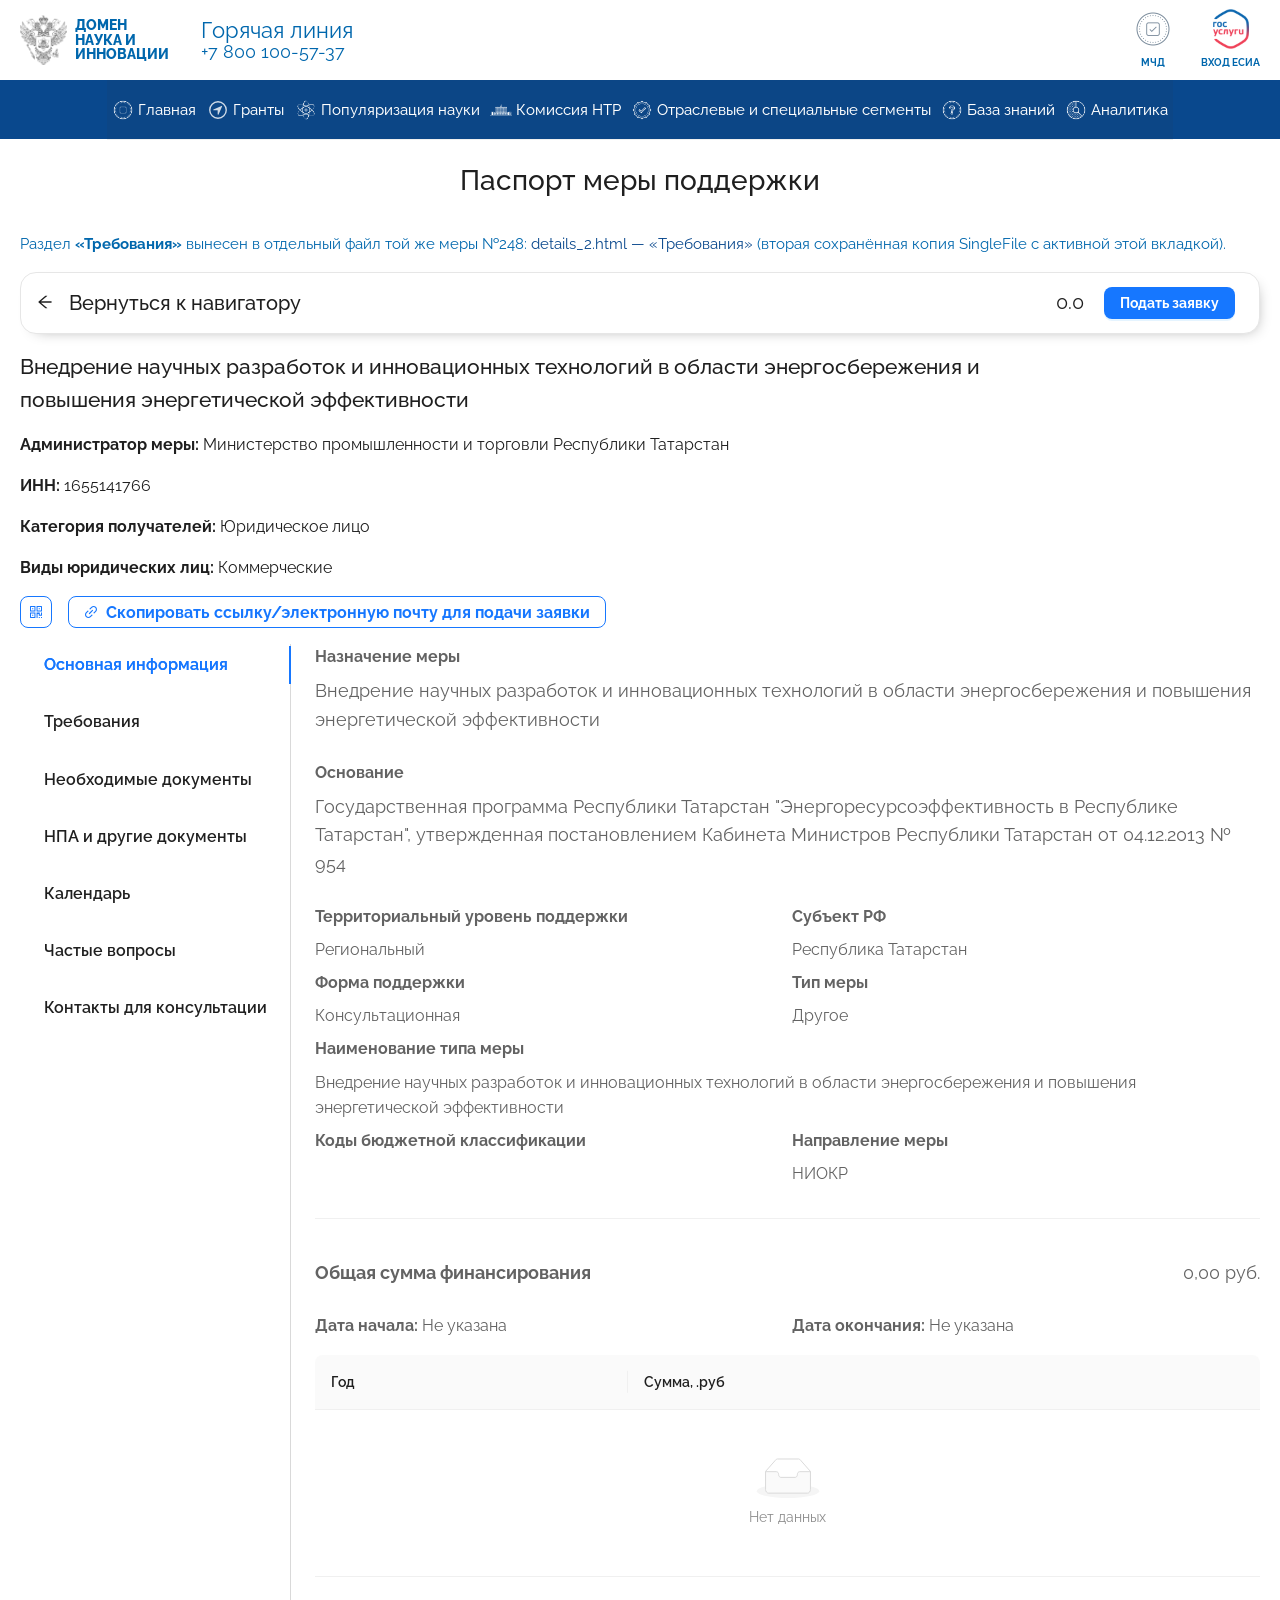
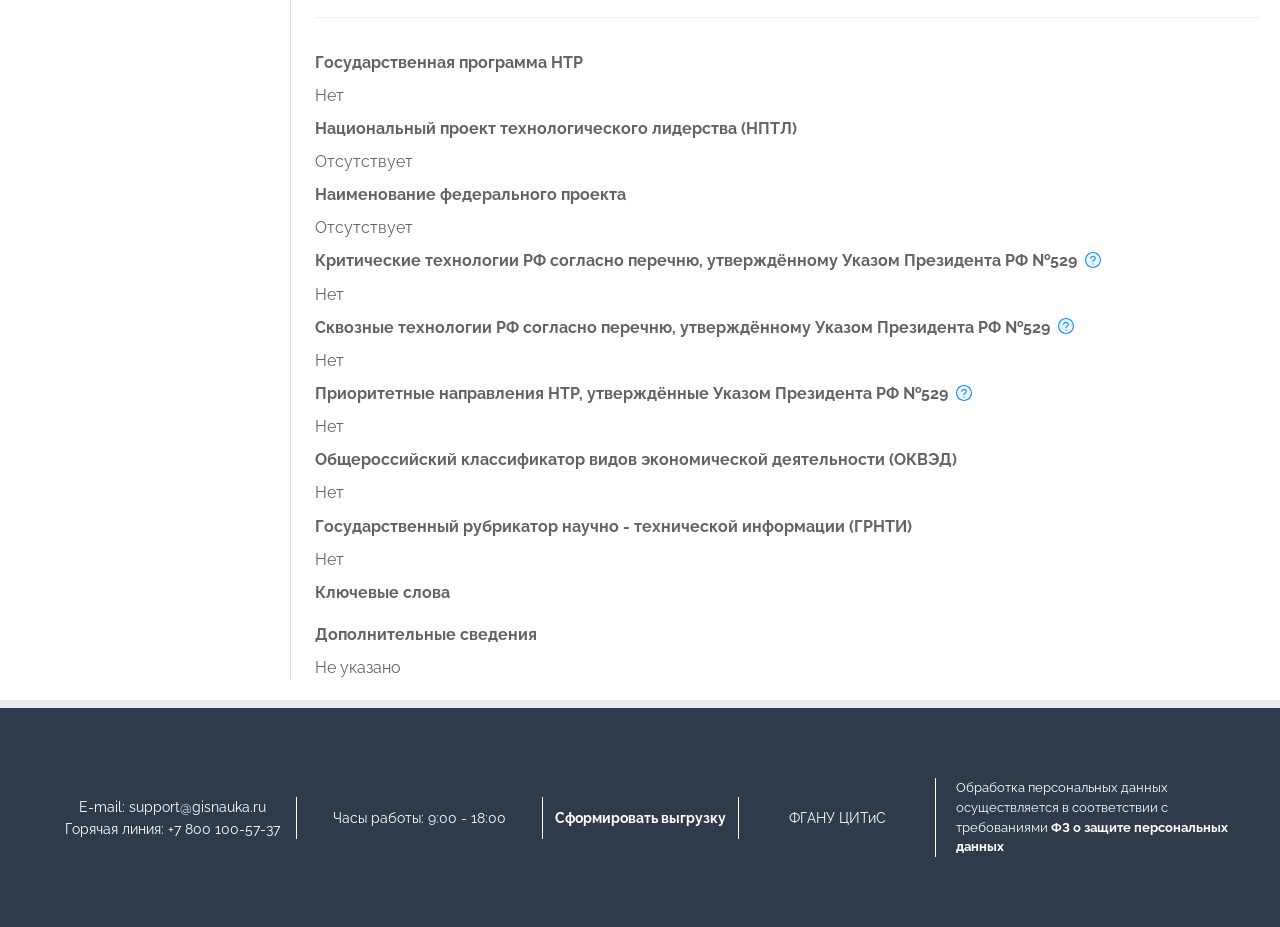
==== details.html @ 28ed1f44 "add some fixes" ====
<!DOCTYPE html><html lang="ru" style="--header-height:140px"><!--
 Page saved with SingleFile 
 url: https://gisnauka.ru/aggregator-service/support-measure-passport/248 
 saved date: Tue Apr 21 2026 15:12:24 GMT+0300 (Moscow Standard Time)
--><head><meta charset="utf-8">


<meta name="viewport" content="width=device-width, initial-scale=1">
<meta name="theme-color" content="#000000">
<meta name="description" content="Домен наука и инновации">
<title>Домен наука и инновации</title>
<link rel="icon" href="assets/images/7d8b7d2dfdc6ee4c.ico">


<meta name="referrer" content="no-referrer">

<link rel="canonical" href="details.html">
<meta http-equiv="content-security-policy" content="default-src 'none'; font-src 'self' data:; img-src 'self' data:; style-src 'self' 'unsafe-inline'; media-src 'self' data:; connect-src 'self'; script-src 'unsafe-inline' data:; object-src 'self' data:; frame-src 'self' data:;">
<link rel="stylesheet" href="css/pages/details.css">
<style>
.skip-links { position: absolute; top: 0; left: 0; z-index: 9999; }
.skip-link {
  position: absolute; top: -9999px; left: -9999px;
  background: #0067ad; color: #fff; padding: 8px 16px;
  font-size: 14px; font-family: sans-serif; text-decoration: none;
  border-radius: 0 0 4px 0;
}
.skip-link:focus { top: 0; left: 0; outline: 3px solid #f53b59; outline-offset: 2px; }
</style>
</head>

<body>
<div class="skip-links" aria-label="Быстрая навигация по разделам страницы">
  <a class="skip-link" href="#main-content">Перейти к основному содержимому</a>
  <a class="skip-link" href="#site-header">Перейти к шапке сайта</a>
  <a class="skip-link" href="#site-navigation">Перейти к основной навигации</a>
  <a class="skip-link" href="#site-footer">Перейти к подвалу</a>
</div>

    <div id="root">
        <div style="display:contents">
            <div class="css-1ce7347 ant-app">
                <div class="ant-layout css-1ce7347" style="min-height:100vh">
                    <div id="site-header" class=affixTop role="banner" aria-label="Шапка сайта" tabindex="-1">
                        <div class="css-1ce7347" style="position:relative;width:100%;max-width:100%">
                            <div
                                style=height:80px;width:100%;background:white;display:flex;justify-content:center;z-index:3>
                                <div class="ant-space css-1ce7347 ant-space-horizontal ant-space-align-center ant-space-gap-row-small ant-space-gap-col-small"
                                    style="width:100%;justify-content:space-between;align-items:center;max-width:1470px;padding:0px 20px">
                                    <div class=ant-space-item>
                                        <div class="ant-space css-1ce7347 ant-space-horizontal ant-space-align-center"
                                            style=gap:32px>
                                            <div class=ant-space-item><a href=index.html>
                                                <div
                                                    class="ant-space css-1ce7347 ant-space-horizontal ant-space-align-center ant-space-gap-row-small ant-space-gap-col-small">
                                                    <div class=ant-space-item><img alt=""
                                                            src=assets/images/7eed857cf3c38d44.png
                                                            style=height:50px></div>
                                                    <div class=ant-space-item>
                                                        <div
                                                            style=font-family:Nunito,sans-serif;font-weight:800;color:rgb(0,103,173);font-size:14px;line-height:1.05>
                                                            ДОМЕН<br><span style=color:#0067ad>НАУКА
                                                                И<br>ИННОВАЦИИ</span></div>
                                                    </div>
                                                </div></a>
                                            </div>
                                            <div class=ant-space-item>
                                                <div style=color:#0067ad;line-height:1.1><span
                                                        style=font-size:22px;font-family:Nunito,sans-serif>Горячая
                                                        линия</span><br><span style=font-size:18px>+7 800
                                                        100-57-37</span></div>
                                            </div>
                                        </div>
                                    </div>
                                    <div class=ant-space-item>
                                        <div class="ant-space css-1ce7347 ant-space-horizontal ant-space-align-center"
                                            style=gap:28px>
                                            <div class=ant-space-item><a href=https://gisnauka.ru/attorney/public/issue>
                                                    <div class=hoverSize
                                                        style=display:flex;flex-direction:column;align-items:center;gap:6px;font-family:Nunito,sans-serif;font-weight:700;font-size:10px;text-align:center;text-transform:uppercase;color:rgb(0,103,173)>
                                                        <img alt=""
                                                            src=assets/images/1b81cbfa37ea22d9.png
                                                            style=height:40px;width:40px>МЧД</div>
                                                </a></div>
                                            <div class=ant-space-item>
                                                <a href="https://gisnauka.ru/auth/esia" aria-label="Вход через ЕСИА" style=text-decoration:none>
                                                <div class=hoverSize
                                                    style=display:flex;flex-direction:column;align-items:center;gap:6px;font-family:Nunito,sans-serif;font-weight:700;font-size:10px;text-align:center;text-transform:uppercase;color:rgb(0,103,173)>
                                                    <img alt=""
                                                        src="assets/images/esia-gosuslugi.png"
                                                        width="40" height="40"
                                                        style="height:40px;width:40px;display:block;object-fit:contain"
                                                        aria-hidden=true><span aria-hidden=true><span
                                                            class=hiddenPhone>Вход</span> ЕСИА</span></div>
                                                </a>
                                            </div>
                                        </div>
                                    </div>
                                </div>
                            </div>
                        </div>
                    </div>
                    <div class=affixMenu>
                        <div>
                            <nav id="site-navigation" class=menuBar aria-label="Основная навигация">
                                <div class=menuCon>
                                    <div class=mainMenu style=box-shadow:none>
                                        <div class=leftMenu>
                                            <div class=mainMenu>
                                                <div type=flex class="ant-row ant-row-center css-1ce7347">
                                                    <div
                                                        class="ant-col ant-col-xs-24 ant-col-sm-24 ant-col-md-24 ant-col-lg-24 ant-col-xl-20 css-1ce7347">
                                                        <div class="ant-row css-1ce7347">
                                                            <div class="ant-col ant-col-24 css-1ce7347">
                                                                <div class="ant-space-compact css-1ce7347 groupJustify">
                                                                    <a class=menuLink href=index.html ><img
                                                                        alt=""
                                                                        src="assets/images/a76a8df3dac988c4.png"
                                                                        class=menuImg aria-hidden=true><span
                                                                        class=menuName>Главная</span></a><a
                                                                        class=menuLink title="Гранты и меры поддержки"
                                                                        href=grant.html aria-label="Гранты и меры поддержки"><svg
                                                                            viewBox="0 0 512 512"
                                                                            xmlns=http://www.w3.org/2000/svg width=22px
                                                                            height=22px class=menuImg
                                                                            style=vertical-align:middle
                                                                            aria-hidden=true>
                                                                            <path
                                                                                d=M336.76,161,150.23,243.35c-10.47,4.8-6.95,20.67,4.57,20.67H244a4,4,0,0,1,4,4V357.2c0,11.52,16,15,20.78,4.56L351,175.24A10.73,10.73,0,0,0,336.76,161Z
                                                                                style=fill:rgb(255,255,255);fill-opacity:0.8>
                                                                            </path>
                                                                            <path
                                                                                d=M448,256c0-106-86-192-192-192S64,150,64,256s86,192,192,192S448,362,448,256Z
                                                                                style=fill:none;stroke:rgb(255,255,255);stroke-miterlimit:10;stroke-width:32px;stroke-opacity:0.8>
                                                                            </path>
                                                                        </svg><span class=menuName>Гранты</span></a><a
                                                                        class=menuLink
                                                                        href=v-razrabotke.html ><img
                                                                            alt=""
                                                                            src=assets/images/861148c521dd5856.png
                                                                            class=menuImg aria-hidden=true><span
                                                                            class=menuName>Популяризация
                                                                            науки</span></a><a class=menuLink
                                                                        href=v-razrabotke.html ><img alt=""
                                                                            src=assets/images/8f2d19c318044659.png
                                                                            class=menuImg aria-hidden=true><span class=menuName>Комиссия
                                                                            НТР</span></a><a class=menuLink href=v-razrabotke.html
                                                                        
                                                                        ><img alt=""
                                                                            src="assets/images/d27a557076baae20.png"
                                                                            class=menuImg aria-hidden=true><span
                                                                            class=menuName>Отраслевые и специальные
                                                                            сегменты</span></a><a class=menuLink
                                                                        href=v-razrabotke.html ><img alt=""
                                                                            src=assets/images/b79fe0459545086f.png
                                                                            class=menuImg aria-hidden=true><span class=menuName>База
                                                                            знаний</span></a><a class=menuLink href=v-razrabotke.html
                                                                        
                                                                        ><img alt=""
                                                                            src=assets/images/8d92bfa7603c6024.png
                                                                            class=menuImg aria-hidden=true><span
                                                                            class=menuName>Аналитика</span></a>
                                                                </div>
                                                            </div>
                                                        </div>
                                                    </div>
                                                </div>
                                            </div>
                                        </div><button type=button
                                            class="ant-btn css-1ce7347 ant-btn-default ant-btn-color-default ant-btn-variant-outlined ant-btn-icon-only barsMenu burgerMenu sf-hidden"></button>
                                    </div>
                                </div>
                            </nav>
                        </div>
                    </div>
<main id="main-content" tabindex="-1" class="ant-layout-content css-1ce7347">
                        <div class="aggregator__layout-content">
                            <div type="flex" class="ant-row ant-row-center css-1ce7347">
                                <div class="ant-col ant-col-24 page-container css-1ce7347">
                                    <div class="ant-space css-1ce7347 ant-space-vertical ant-space-gap-row-middle ant-space-gap-col-middle" style="display:flex">
                                        <div class="ant-space-item">
                                            <div class="ant-row ant-row-center css-1ce7347">
                                                <div class="ant-col css-1ce7347">
                                                    <h1>Паспорт меры поддержки</h1>
                                                </div>
                                            </div>
                                        </div>
                                        <div class="ant-space-item">
                                            <p style="margin:0;font-size:15px;line-height:1.55;color:rgb(0,103,173)">
                                                Раздел <strong>«Требования»</strong> вынесен в отдельный файл той же
                                                меры №248:
                                                <a href="details_2.html">details_2.html — «Требования»</a>
                                                (вторая сохранённая копия SingleFile с активной этой вкладкой).
                                            </p>
                                        </div>
                                        <div class="ant-space-item">
                                            <div class="ant-page-header css-1ce7347 site-page-header ant-page-header-ghost">
                                                <div class="ant-page-header-heading css-1ce7347">
                                                    <div class="ant-page-header-heading-left css-1ce7347">
                                                        <div class="ant-page-header-back css-1ce7347">
                                                            <div role="button" class="ant-page-header-back-button css-1ce7347" aria-label="back"><span role="img" aria-label="arrow-left" class="anticon anticon-arrow-left"><svg viewBox="64 64 896 896" focusable="false" data-icon="arrow-left" width="1em" height="1em" fill="currentColor" aria-hidden="true">
                                                                        <path d="M872 474H286.9l350.2-304c5.6-4.9 2.2-14-5.2-14h-88.5c-3.9 0-7.6 1.4-10.5 3.9L155 487.8a31.96 31.96 0 000 48.3L535.1 866c1.5 1.3 3.3 2 5.2 2h91.5c7.4 0 10.8-9.2 5.2-14L286.9 550H872c4.4 0 8-3.6 8-8v-60c0-4.4-3.6-8-8-8z">
                                                                        </path>
                                                                    </svg></span></div>
                                                        </div><span class="ant-page-header-heading-title css-1ce7347" >Вернуться к навигатору</span>
                                                    </div><span class="ant-page-header-heading-extra css-1ce7347">
                                                        <div class="ant-space css-1ce7347 ant-space-horizontal ant-space-align-center ant-space-gap-row-small ant-space-gap-col-small">
                                                            <div class="ant-space-item">
                                                                <div class="ant-row ant-row-middle css-1ce7347" style="margin-left:-4px;margin-right:-4px;row-gap:8px">
                                                                    <div class="ant-col css-1ce7347" style="padding-left:4px;padding-right:4px">
                                                                        <div class="ant-spin-nested-loading css-1ce7347">
                                                                            <div class="ant-spin-container">
                                                                                <div class="aggregator-button-grade">
                                                                                    <div style="font-size:20px;margin-right:7px">
                                                                                        0.0</div>
                                                                                </div>
                                                                            </div>
                                                                        </div>
                                                                    </div>
                                                                    <div class="ant-col css-1ce7347" style="padding-left:4px;padding-right:4px">
                                                                        <div class="ant-row css-1ce7347" style="margin-left:-4px;margin-right:-4px;row-gap:8px">
                                                                            <div class="ant-col css-1ce7347" style="padding-left:4px;padding-right:4px">
                                                                                <a href="https://gisnauka.ru/aggregator-service/support-measure-passport/%D0%9A%20%D0%BD%D0%B0%D1%81%D1%82%D0%BE%D1%8F%D1%89%D0%B5%D0%BC%D1%83%20%D0%BC%D0%BE%D0%BC%D0%B5%D0%BD%D1%82%D1%83%20%D0%BD%D0%B5%20%D0%BE%D0%BF%D1%80%D0%B5%D0%B4%D0%B5%D0%BB%D0%B5%D0%BD"><button type="button" class="ant-btn css-1ce7347 ant-btn-primary ant-btn-color-primary ant-btn-variant-solid"><span>Подать
                                                                                            заявку</span></button></a>
                                                                            </div>
                                                                            <div class="ant-col css-1ce7347" style="padding-left:4px;padding-right:4px">
                                                                            </div>
                                                                        </div>
                                                                    </div>
                                                                </div>
                                                            </div>
                                                        </div>
                                                    </span>
                                                </div>
                                            </div>
                                        </div>
                                        <div class="ant-space-item">
                                            <div class="ant-row css-1ce7347" style="margin-left:-8px;margin-right:-8px;row-gap:16px">
                                                <div class="ant-col ant-col-xs-24 ant-col-md-18 ant-col-lg-20 css-1ce7347" style="padding-left:8px;padding-right:8px">
                                                    <h2 style="margin-bottom:0px">Внедрение научных разработок и
                                                        инновационных технологий в области энергосбережения и повышения
                                                        энергетической эффективности</h2>
                                                </div>
                                                <div class="ant-col ant-col-xs-24 ant-col-md-6 ant-col-lg-4 css-1ce7347" style="padding-left:8px;padding-right:8px">
                                                    <div class="ant-row ant-row-end css-1ce7347">
                                                        <div class="ant-col css-1ce7347"></div>
                                                    </div>
                                                </div>
                                            </div>
                                        </div>
                                        <div class="ant-space-item">
                                            <div class="ant-row aggregator-support-measure-passport__content css-1ce7347" style="margin-left:-8px;margin-right:-8px;row-gap:16px">
                                                <div class="ant-col ant-col-24 css-1ce7347" style="padding-left:8px;padding-right:8px"><b>Администратор меры: </b>
                                                    Министерство промышленности и торговли Республики Татарстан</div>
                                                <div class="ant-col ant-col-24 css-1ce7347" style="padding-left:8px;padding-right:8px"><b>ИНН: </b> 1655141766
                                                </div>
                                                <div class="ant-col ant-col-24 css-1ce7347" style="padding-left:8px;padding-right:8px"><b>Категория получателей:
                                                    </b>Юридическое лицо</div>
                                                <div class="ant-col ant-col-24 css-1ce7347" style="padding-left:8px;padding-right:8px"><b>Виды юридических лиц:
                                                    </b>Коммерческие</div>
                                                <div class="ant-col css-1ce7347" style="padding-left:8px;padding-right:8px">
                                                    <div class="ant-space css-1ce7347 ant-space-horizontal ant-space-align-center ant-space-gap-row-middle ant-space-gap-col-middle">
                                                        <div class="ant-space-item"><button type="button" class="ant-btn css-1ce7347 ant-btn-primary ant-btn-color-primary ant-btn-variant-solid ant-btn-icon-only ant-btn-background-ghost"><span class="ant-btn-icon"><span role="img" aria-label="qrcode" class="anticon anticon-qrcode"><svg viewBox="64 64 896 896" focusable="false" data-icon="qrcode" width="1em" height="1em" fill="currentColor" aria-hidden="true">
                                                                            <path d="M468 128H160c-17.7 0-32 14.3-32 32v308c0 4.4 3.6 8 8 8h332c4.4 0 8-3.6 8-8V136c0-4.4-3.6-8-8-8zm-56 284H192V192h220v220zm-138-74h56c4.4 0 8-3.6 8-8v-56c0-4.4-3.6-8-8-8h-56c-4.4 0-8 3.6-8 8v56c0 4.4 3.6 8 8 8zm194 210H136c-4.4 0-8 3.6-8 8v308c0 17.7 14.3 32 32 32h308c4.4 0 8-3.6 8-8V556c0-4.4-3.6-8-8-8zm-56 284H192V612h220v220zm-138-74h56c4.4 0 8-3.6 8-8v-56c0-4.4-3.6-8-8-8h-56c-4.4 0-8 3.6-8 8v56c0 4.4 3.6 8 8 8zm590-630H556c-4.4 0-8 3.6-8 8v332c0 4.4 3.6 8 8 8h332c4.4 0 8-3.6 8-8V160c0-17.7-14.3-32-32-32zm-32 284H612V192h220v220zm-138-74h56c4.4 0 8-3.6 8-8v-56c0-4.4-3.6-8-8-8h-56c-4.4 0-8 3.6-8 8v56c0 4.4 3.6 8 8 8zm194 210h-48c-4.4 0-8 3.6-8 8v134h-78V556c0-4.4-3.6-8-8-8H556c-4.4 0-8 3.6-8 8v332c0 4.4 3.6 8 8 8h48c4.4 0 8-3.6 8-8V644h78v102c0 4.4 3.6 8 8 8h190c4.4 0 8-3.6 8-8V556c0-4.4-3.6-8-8-8zM746 832h-48c-4.4 0-8 3.6-8 8v48c0 4.4 3.6 8 8 8h48c4.4 0 8-3.6 8-8v-48c0-4.4-3.6-8-8-8zm142 0h-48c-4.4 0-8 3.6-8 8v48c0 4.4 3.6 8 8 8h48c4.4 0 8-3.6 8-8v-48c0-4.4-3.6-8-8-8z">
                                                                            </path>
                                                                        </svg></span></span></button></div>
                                                        <div class="ant-space-item"><button type="button" class="ant-btn css-1ce7347 ant-btn-primary ant-btn-color-primary ant-btn-variant-solid ant-btn-background-ghost ant-btn-block aggregator-share-button__link"><span role="img" aria-label="link" class="anticon anticon-link"><svg viewBox="64 64 896 896" focusable="false" data-icon="link" width="1em" height="1em" fill="currentColor" aria-hidden="true">
                                                                        <path d="M574 665.4a8.03 8.03 0 00-11.3 0L446.5 781.6c-53.8 53.8-144.6 59.5-204 0-59.5-59.5-53.8-150.2 0-204l116.2-116.2c3.1-3.1 3.1-8.2 0-11.3l-39.8-39.8a8.03 8.03 0 00-11.3 0L191.4 526.5c-84.6 84.6-84.6 221.5 0 306s221.5 84.6 306 0l116.2-116.2c3.1-3.1 3.1-8.2 0-11.3L574 665.4zm258.6-474c-84.6-84.6-221.5-84.6-306 0L410.3 307.6a8.03 8.03 0 000 11.3l39.7 39.7c3.1 3.1 8.2 3.1 11.3 0l116.2-116.2c53.8-53.8 144.6-59.5 204 0 59.5 59.5 53.8 150.2 0 204L665.3 562.6a8.03 8.03 0 000 11.3l39.8 39.8c3.1 3.1 8.2 3.1 11.3 0l116.2-116.2c84.5-84.6 84.5-221.5 0-306.1zM610.1 372.3a8.03 8.03 0 00-11.3 0L372.3 598.7a8.03 8.03 0 000 11.3l39.6 39.6c3.1 3.1 8.2 3.1 11.3 0l226.4-226.4c3.1-3.1 3.1-8.2 0-11.3l-39.5-39.6z">
                                                                        </path>
                                                                    </svg></span>
                                                                <div class="ant-row css-1ce7347">
                                                                    <div class="ant-col ant-col-xs-0 ant-col-md-24 css-1ce7347">
                                                                        <span class="aggregator-share-button__link-text">Скопировать
                                                                            ссылку/электронную почту для подачи
                                                                            заявки</span></div>
                                                                    <div class="ant-col ant-col-xs-24 ant-col-md-0 css-1ce7347 sf-hidden">
                                                                    </div>
                                                                </div>
                                                            </button></div>
                                                    </div>
                                                </div>
                                            </div>
                                        </div>
                                        <div class="ant-space-item">
                                            <div class="ant-tabs ant-tabs-left aggregator-tabs css-1ce7347">
                                                <div role="tablist" aria-orientation="vertical" class="ant-tabs-nav">
                                                    <div class="ant-tabs-nav-wrap">
                                                        <div class="ant-tabs-nav-list" style="transform:translate(0px,0px)">
                                                            <div data-node-key="main-info" class="ant-tabs-tab ant-tabs-tab-active">
                                                                <div role="tab" aria-selected="true" class="ant-tabs-tab-btn" tabindex="0" id="rc-tabs-0-tab-main-info" aria-controls="rc-tabs-0-panel-main-info">Основная
                                                                    информация</div>
                                                            </div>
                                                            <div data-node-key="requirements" class="ant-tabs-tab">
                                                                <div role="tab" aria-selected="false" class="ant-tabs-tab-btn" tabindex="-1" id="rc-tabs-0-tab-requirements" aria-controls="rc-tabs-0-panel-requirements">
                                                                    Требования</div>
                                                            </div>
                                                            <div data-node-key="requirement-documents" class="ant-tabs-tab">
                                                                <div role="tab" aria-selected="false" class="ant-tabs-tab-btn" tabindex="-1" id="rc-tabs-0-tab-requirement-documents" aria-controls="rc-tabs-0-panel-requirement-documents">
                                                                    Необходимые документы</div>
                                                            </div>
                                                            <div data-node-key="npa" class="ant-tabs-tab">
                                                                <div role="tab" aria-selected="false" class="ant-tabs-tab-btn" tabindex="-1" id="rc-tabs-0-tab-npa" aria-controls="rc-tabs-0-panel-npa">НПА и другие
                                                                    документы</div>
                                                            </div>
                                                            <div data-node-key="stages" class="ant-tabs-tab">
                                                                <div role="tab" aria-selected="false" class="ant-tabs-tab-btn" tabindex="-1" id="rc-tabs-0-tab-stages" aria-controls="rc-tabs-0-panel-stages">Календарь</div>
                                                            </div>
                                                            <div data-node-key="questions" class="ant-tabs-tab">
                                                                <div role="tab" aria-selected="false" class="ant-tabs-tab-btn" tabindex="-1" id="rc-tabs-0-tab-questions" aria-controls="rc-tabs-0-panel-questions">Частые
                                                                    вопросы</div>
                                                            </div>
                                                            <div data-node-key="consultation-contacts" class="ant-tabs-tab">
                                                                <div role="tab" aria-selected="false" class="ant-tabs-tab-btn" tabindex="-1" id="rc-tabs-0-tab-consultation-contacts" aria-controls="rc-tabs-0-panel-consultation-contacts">
                                                                    Контакты для консультации</div>
                                                            </div>
                                                            <div class="ant-tabs-ink-bar ant-tabs-ink-bar-animated" style="height:41.1406px;top:20.5703px;transform:translateY(-50%)">
                                                            </div>
                                                        </div>
                                                    </div>
                                                    <div class="ant-tabs-nav-operations ant-tabs-nav-operations-hidden">
                                                        <button type="button" class="ant-tabs-nav-more" aria-haspopup="listbox" aria-controls="rc-tabs-0-more-popup" id="rc-tabs-0-more" aria-expanded="false" style="visibility:hidden;order:1"><span role="img" aria-label="ellipsis" class="anticon anticon-ellipsis"><svg viewBox="64 64 896 896" focusable="false" data-icon="ellipsis" width="1em" height="1em" fill="currentColor" aria-hidden="true">
                                                                    <path d="M176 511a56 56 0 10112 0 56 56 0 10-112 0zm280 0a56 56 0 10112 0 56 56 0 10-112 0zm280 0a56 56 0 10112 0 56 56 0 10-112 0z">
                                                                    </path>
                                                                </svg></span></button></div>
                                                </div>
                                                <div class="ant-tabs-content-holder">
                                                    <div class="ant-tabs-content ant-tabs-content-left">
                                                        <div role="tabpanel" tabindex="0" aria-hidden="false" class="ant-tabs-tabpane ant-tabs-tabpane-active" id="rc-tabs-0-panel-main-info" aria-labelledby="rc-tabs-0-tab-main-info">
                                                            <div class="ant-row css-1ce7347" style="margin-left:-4px;margin-right:-4px;row-gap:8px">
                                                                <div class="ant-col ant-col-24 css-1ce7347" style="padding-left:4px;padding-right:4px"><b style="font-size:16px">Назначение меры</b></div>
                                                                <div class="ant-col ant-col-24 css-1ce7347" style="padding-left:4px;padding-right:4px">
                                                                    <div class="aggregator__joditor-content">
                                                                        <div class="jodit-react-container">
                                                                            <div class="jodit-container jodit jodit_theme_default jodit-wysiwyg_mode" contenteditable="false" style="min-height:200px;min-width:200px;max-width:100%;height:auto;width:auto">
                                                                                <div contenteditable="false" class="jodit-workplace" style="min-height:198px;height:auto">
                                                                                    <div aria-disabled="false" tabindex="-1" class="jodit-wysiwyg" style="font-size:18px;min-height:198px" spellcheck="false">
                                                                                        <p>Внедрение научных разработок
                                                                                            и инновационных технологий в
                                                                                            области энергосбережения и
                                                                                            повышения энергетической
                                                                                            эффективности</p>
                                                                                    </div>
                                                                                    <div class="jodit-source sf-hidden">
                                                                                    </div>
                                                                                </div>
                                                                                <div class="jodit-status-bar jodit_hidden sf-hidden">
                                                                                </div>
                                                                            </div><textarea style="display:none">&lt;p&gt;Внедрение научных разработок и инновационных технологий в области энергосбережения и повышения энергетической эффективности&lt;/p&gt;</textarea>
                                                                        </div>
                                                                    </div>
                                                                </div>
                                                                <div class="ant-col ant-col-24 css-1ce7347" style="padding-left:4px;padding-right:4px"><b style="font-size:16px">Основание</b></div>
                                                                <div class="ant-col ant-col-24 css-1ce7347" style="padding-left:4px;padding-right:4px">
                                                                    <div class="aggregator__joditor-content">
                                                                        <div class="jodit-react-container">
                                                                            <div class="jodit-container jodit jodit_theme_default jodit-wysiwyg_mode" contenteditable="false" style="min-height:200px;min-width:200px;max-width:100%;height:auto;width:auto">
                                                                                <div contenteditable="false" class="jodit-workplace" style="min-height:198px;height:auto">
                                                                                    <div aria-disabled="false" tabindex="-1" class="jodit-wysiwyg" style="font-size:18px;min-height:198px" spellcheck="false">
                                                                                        <p>Государственная программа
                                                                                            Республики Татарстан
                                                                                            "Энергоресурсоэффективность
                                                                                            в Республике Татарстан",
                                                                                            утвержденная постановлением
                                                                                            Кабинета Министров
                                                                                            Республики Татарстан от
                                                                                            04.12.2013 № 954</p>
                                                                                    </div>
                                                                                    <div class="jodit-source sf-hidden">
                                                                                    </div>
                                                                                </div>
                                                                                <div class="jodit-status-bar jodit_hidden sf-hidden">
                                                                                </div>
                                                                            </div><textarea style="display:none">&lt;p&gt;Государственная программа Республики Татарстан "Энергоресурсоэффективность в Республике Татарстан", утвержденная постановлением Кабинета Министров Республики Татарстан от 04.12.2013 № 954&lt;/p&gt;</textarea>
                                                                        </div>
                                                                    </div>
                                                                </div>
                                                                <div class="ant-col ant-col-xs-24 ant-col-md-12 css-1ce7347" style="padding-left:4px;padding-right:4px">
                                                                    <div class="ant-row css-1ce7347" style="margin-left:-4px;margin-right:-4px;row-gap:8px">
                                                                        <div class="ant-col ant-col-24 css-1ce7347" style="padding-left:4px;padding-right:4px"><b style="font-size:16px">Территориальный
                                                                                уровень поддержки</b></div>
                                                                        <div class="ant-col ant-col-24 css-1ce7347" style="padding-left:4px;padding-right:4px">
                                                                            <span style="font-size:16px">Региональный</span>
                                                                        </div>
                                                                    </div>
                                                                </div>
                                                                <div class="ant-col ant-col-xs-24 ant-col-md-12 css-1ce7347" style="padding-left:4px;padding-right:4px">
                                                                    <div class="ant-row css-1ce7347" style="margin-left:-4px;margin-right:-4px;row-gap:8px">
                                                                        <div class="ant-col ant-col-24 css-1ce7347" style="padding-left:4px;padding-right:4px"><b style="font-size:16px">Субъект РФ</b>
                                                                        </div>
                                                                        <div class="ant-col ant-col-24 css-1ce7347" style="padding-left:4px;padding-right:4px">
                                                                            <span style="font-size:16px">Республика
                                                                                Татарстан</span></div>
                                                                    </div>
                                                                </div>
                                                                <div class="ant-col ant-col-xs-24 ant-col-md-12 css-1ce7347" style="padding-left:4px;padding-right:4px">
                                                                    <div class="ant-row css-1ce7347" style="margin-left:-4px;margin-right:-4px;row-gap:8px">
                                                                        <div class="ant-col ant-col-24 css-1ce7347" style="padding-left:4px;padding-right:4px"><b style="font-size:16px">Форма поддержки</b>
                                                                        </div>
                                                                        <div class="ant-col ant-col-24 css-1ce7347" style="padding-left:4px;padding-right:4px">
                                                                            <span style="font-size:16px">Консультационная</span>
                                                                        </div>
                                                                    </div>
                                                                </div>
                                                                <div class="ant-col ant-col-xs-24 ant-col-md-12 css-1ce7347" style="padding-left:4px;padding-right:4px">
                                                                    <div class="ant-row css-1ce7347" style="margin-left:-4px;margin-right:-4px;row-gap:8px">
                                                                        <div class="ant-col ant-col-24 css-1ce7347" style="padding-left:4px;padding-right:4px"><b style="font-size:16px">Тип меры</b></div>
                                                                        <div class="ant-col ant-col-24 css-1ce7347" style="padding-left:4px;padding-right:4px">
                                                                            <span style="font-size:16px">Другое</span>
                                                                        </div>
                                                                    </div>
                                                                </div>
                                                                <div class="ant-col ant-col-24 css-1ce7347" style="padding-left:4px;padding-right:4px">
                                                                    <div class="ant-row css-1ce7347" style="margin-left:-4px;margin-right:-4px;row-gap:8px">
                                                                        <div class="ant-col ant-col-24 css-1ce7347" style="padding-left:4px;padding-right:4px"><b style="font-size:16px">Наименование типа
                                                                                меры</b></div>
                                                                        <div class="ant-col ant-col-24 css-1ce7347" style="padding-left:4px;padding-right:4px">
                                                                            <span style="font-size:16px">Внедрение научных
                                                                                разработок и инновационных технологий в
                                                                                области энергосбережения и повышения
                                                                                энергетической эффективности</span>
                                                                        </div>
                                                                    </div>
                                                                </div>
                                                                <div class="ant-col ant-col-xs-24 ant-col-md-12 css-1ce7347" style="padding-left:4px;padding-right:4px">
                                                                    <div class="ant-row css-1ce7347" style="margin-left:-4px;margin-right:-4px;row-gap:8px">
                                                                        <div class="ant-col ant-col-24 css-1ce7347" style="padding-left:4px;padding-right:4px"><b style="font-size:16px">Коды бюджетной
                                                                                классификации</b></div>
                                                                        <div class="ant-col ant-col-24 css-1ce7347" style="padding-left:4px;padding-right:4px">
                                                                            <div class="ant-flex css-1ce7347 ant-flex-align-stretch ant-flex-gap-small ant-flex-vertical sf-hidden">
                                                                            </div>
                                                                        </div>
                                                                    </div>
                                                                </div>
                                                                <div class="ant-col ant-col-xs-24 ant-col-md-12 css-1ce7347" style="padding-left:4px;padding-right:4px">
                                                                    <div class="ant-row css-1ce7347" style="margin-left:-4px;margin-right:-4px;row-gap:8px">
                                                                        <div class="ant-col ant-col-24 css-1ce7347" style="padding-left:4px;padding-right:4px"><b style="font-size:16px">Направление
                                                                                меры</b></div>
                                                                        <div class="ant-col ant-col-24 css-1ce7347" style="padding-left:4px;padding-right:4px">
                                                                            <span style="font-size:16px">НИОКР</span>
                                                                        </div>
                                                                    </div>
                                                                </div>
                                                                <div class="ant-col ant-col-24 css-1ce7347" style="padding-left:4px;padding-right:4px">
                                                                    <div class="ant-row css-1ce7347" style="margin-left:-4px;margin-right:-4px;row-gap:16px">
                                                                        <div class="ant-col ant-col-24 css-1ce7347" style="padding-left:4px;padding-right:4px">
                                                                            <div class="ant-divider css-1ce7347 ant-divider-horizontal" role="separator"></div>
                                                                        </div>
                                                                        <div class="ant-col ant-col-24 css-1ce7347" style="padding-left:4px;padding-right:4px;display:flex;justify-content:space-between">
                                                                            <div style="font-size:18px;margin-bottom:10px">
                                                                                <b>Общая сумма финансирования</b></div>
                                                                            <div style="font-size:18px;margin-bottom:10px">
                                                                                0,00 руб.</div>
                                                                        </div>
                                                                        <div class="ant-col ant-col-xs-24 ant-col-md-12 css-1ce7347" style="padding-left:4px;padding-right:4px"><b style="font-size:16px">Дата начала:</b>
                                                                            <span style="font-size:16px">Не указана</span>
                                                                        </div>
                                                                        <div class="ant-col ant-col-xs-24 ant-col-md-12 css-1ce7347" style="padding-left:4px;padding-right:4px"><b style="font-size:16px">Дата окончания:</b>
                                                                            <span style="font-size:16px">Не указана</span>
                                                                        </div>
                                                                        <div class="ant-col ant-col-24 css-1ce7347" style="padding-left:4px;padding-right:4px">
                                                                            <div class="ant-table-wrapper css-1ce7347">
                                                                                <div class="ant-spin-nested-loading css-1ce7347">
                                                                                    <div class="ant-spin-container">
                                                                                        <div class="ant-table ant-table-empty css-1ce7347">
                                                                                            <div class="ant-table-container">
                                                                                                <div class="ant-table-content">
                                                                                                    <table style="table-layout:auto">
                                                                                                        <colgroup>
                                                                                                        </colgroup><thead class="ant-table-thead">
                                                                                                            <tr>
                                                                                                                <th class="ant-table-cell" scope="col">
                                                                                                                    Год
                                                                                                                </th><th class="ant-table-cell" scope="col">
                                                                                                                    Сумма,
                                                                                                                    .руб
                                                                                                        </th></tr></thead><tbody class="ant-table-tbody">
                                                                                                            <tr class="ant-table-placeholder">
                                                                                                                <td class="ant-table-cell" colspan="2">
                                                                                                                    <div class="css-1ce7347 ant-empty ant-empty-normal">
                                                                                                                        <div class="ant-empty-image">
                                                                                                                            <svg width="64" height="41" viewBox="0 0 64 41" xmlns="http://www.w3.org/2000/svg">
                                                                                                                                <title>
                                                                                                                                    Нет
                                                                                                                                    данных
                                                                                                                                </title>
                                                                                                                                <g transform="translate(0 1)" fill="none" fill-rule="evenodd">
                                                                                                                                    <ellipse fill="#f5f5f5" cx="32" cy="33" rx="32" ry="7">
                                                                                                                                    </ellipse>
                                                                                                                                    <g fill-rule="nonzero" stroke="#d9d9d9">
                                                                                                                                        <path d="M55 12.76L44.854 1.258C44.367.474 43.656 0 42.907 0H21.093c-.749 0-1.46.474-1.947 1.257L9 12.761V22h46v-9.24z">
                                                                                                                                        </path>
                                                                                                                                        <path d="M41.613 15.931c0-1.605.994-2.93 2.227-2.931H55v18.137C55 33.26 53.68 35 52.05 35h-40.1C10.32 35 9 33.259 9 31.137V13h11.16c1.233 0 2.227 1.323 2.227 2.928v.022c0 1.605 1.005 2.901 2.237 2.901h14.752c1.232 0 2.237-1.308 2.237-2.913v-.007z" fill="#fafafa">
                                                                                                                                        </path>
                                                                                                                                    </g>
                                                                                                                                </g>
                                                                                                                            </svg>
                                                                                                                        </div>
                                                                                                                        <div class="ant-empty-description">
                                                                                                                            Нет
                                                                                                                            данных
                                                                                                                        </div>
                                                                                                                    </div>
                                                                                                    </td></tr></tbody></table>
                                                                                                </div>
                                                                                            </div>
                                                                                        </div>
                                                                                    </div>
                                                                                </div>
                                                                            </div>
                                                                        </div>
                                                                        <div class="ant-col ant-col-24 css-1ce7347" style="padding-left:4px;padding-right:4px">
                                                                            <div class="ant-divider css-1ce7347 ant-divider-horizontal" role="separator"></div>
                                                                        </div>
                                                                    </div>
                                                                </div>
                                                                <div class="ant-col ant-col-24 css-1ce7347" style="padding-left:4px;padding-right:4px"><b style="font-size:16px">Государственная программа
                                                                        НТР</b></div>
                                                                <div class="ant-col ant-col-24 css-1ce7347" style="padding-left:4px;padding-right:4px"><span style="font-size:16px">Нет</span></div>
                                                                <div class="ant-col ant-col-24 css-1ce7347" style="padding-left:4px;padding-right:4px">
                                                                    <div class="ant-row css-1ce7347" style="margin-left:-4px;margin-right:-4px;row-gap:8px">
                                                                        <div class="ant-col ant-col-24 css-1ce7347" style="padding-left:4px;padding-right:4px"><b style="font-size:16px">Национальный проект
                                                                                технологического лидерства (НПТЛ)</b>
                                                                        </div>
                                                                        <div class="ant-col ant-col-24 css-1ce7347" style="padding-left:4px;padding-right:4px">
                                                                            <span style="font-size:16px">Отсутствует</span>
                                                                        </div>
                                                                        <div class="ant-col ant-col-24 css-1ce7347" style="padding-left:4px;padding-right:4px"><b style="font-size:16px">Наименование
                                                                                федерального проекта</b></div>
                                                                        <div class="ant-col ant-col-24 css-1ce7347" style="padding-left:4px;padding-right:4px">
                                                                            <span style="font-size:16px">Отсутствует</span>
                                                                        </div>
                                                                    </div>
                                                                </div>
                                                                <div class="ant-col ant-col-24 css-1ce7347" style="padding-left:4px;padding-right:4px">
                                                                    <div class="ant-space css-1ce7347 ant-space-vertical" style="gap:8px">
                                                                        <div class="ant-space-item">
                                                                            <div class="ant-space css-1ce7347 ant-space-horizontal ant-space-align-center ant-space-gap-row-small ant-space-gap-col-small">
                                                                                <div class="ant-space-item"><b style="font-size:16px">Критические
                                                                                        технологии РФ согласно перечню,
                                                                                        утверждённому Указом Президента
                                                                                        РФ №529</b></div>
                                                                                <div class="ant-space-item"><span role="img" aria-label="question-circle" aria-describedby=":ru:" class="anticon anticon-question-circle" style="font-size:16px"><svg viewBox="64 64 896 896" focusable="false" data-icon="question-circle" width="1em" height="1em" fill="currentColor" aria-hidden="true">
                                                                                            <path d="M512 64C264.6 64 64 264.6 64 512s200.6 448 448 448 448-200.6 448-448S759.4 64 512 64zm0 820c-205.4 0-372-166.6-372-372s166.6-372 372-372 372 166.6 372 372-166.6 372-372 372z" fill="#1890ff"></path>
                                                                                            <path d="M512 140c-205.4 0-372 166.6-372 372s166.6 372 372 372 372-166.6 372-372-166.6-372-372-372zm0 632c-22.1 0-40-17.9-40-40s17.9-40 40-40 40 17.9 40 40-17.9 40-40 40zm62.9-219.5a48.3 48.3 0 00-30.9 44.8V620c0 4.4-3.6 8-8 8h-48c-4.4 0-8-3.6-8-8v-21.5c0-23.1 6.7-45.9 19.9-64.9 12.9-18.6 30.9-32.8 52.1-40.9 34-13.1 56-41.6 56-72.7 0-44.1-43.1-80-96-80s-96 35.9-96 80v7.6c0 4.4-3.6 8-8 8h-48c-4.4 0-8-3.6-8-8V420c0-39.3 17.2-76 48.4-103.3C430.4 290.4 470 276 512 276s81.6 14.5 111.6 40.7C654.8 344 672 380.7 672 420c0 57.8-38.1 109.8-97.1 132.5z" fill="#e6f7ff"></path>
                                                                                            <path d="M472 732a40 40 0 1080 0 40 40 0 10-80 0zm151.6-415.3C593.6 290.5 554 276 512 276s-81.6 14.4-111.6 40.7C369.2 344 352 380.7 352 420v7.6c0 4.4 3.6 8 8 8h48c4.4 0 8-3.6 8-8V420c0-44.1 43.1-80 96-80s96 35.9 96 80c0 31.1-22 59.6-56 72.7-21.2 8.1-39.2 22.3-52.1 40.9-13.2 19-19.9 41.8-19.9 64.9V620c0 4.4 3.6 8 8 8h48c4.4 0 8-3.6 8-8v-22.7a48.3 48.3 0 0130.9-44.8c59-22.7 97.1-74.7 97.1-132.5 0-39.3-17.2-76-48.4-103.3z" fill="#1890ff"></path>
                                                                                        </svg></span></div>
                                                                            </div>
                                                                        </div>
                                                                        <div class="ant-space-item"><span style="font-size:16px">Нет</span></div>
                                                                    </div>
                                                                </div>
                                                                <div class="ant-col ant-col-24 css-1ce7347" style="padding-left:4px;padding-right:4px">
                                                                    <div class="ant-space css-1ce7347 ant-space-vertical" style="gap:8px">
                                                                        <div class="ant-space-item">
                                                                            <div class="ant-space css-1ce7347 ant-space-horizontal ant-space-align-center ant-space-gap-row-small ant-space-gap-col-small">
                                                                                <div class="ant-space-item"><b style="font-size:16px">Сквозные
                                                                                        технологии РФ согласно перечню,
                                                                                        утверждённому Указом Президента
                                                                                        РФ №529</b></div>
                                                                                <div class="ant-space-item"><span role="img" aria-label="question-circle" aria-describedby=":r10:" class="anticon anticon-question-circle" style="font-size:16px"><svg viewBox="64 64 896 896" focusable="false" data-icon="question-circle" width="1em" height="1em" fill="currentColor" aria-hidden="true">
                                                                                            <path d="M512 64C264.6 64 64 264.6 64 512s200.6 448 448 448 448-200.6 448-448S759.4 64 512 64zm0 820c-205.4 0-372-166.6-372-372s166.6-372 372-372 372 166.6 372 372-166.6 372-372 372z" fill="#1890ff"></path>
                                                                                            <path d="M512 140c-205.4 0-372 166.6-372 372s166.6 372 372 372 372-166.6 372-372-166.6-372-372-372zm0 632c-22.1 0-40-17.9-40-40s17.9-40 40-40 40 17.9 40 40-17.9 40-40 40zm62.9-219.5a48.3 48.3 0 00-30.9 44.8V620c0 4.4-3.6 8-8 8h-48c-4.4 0-8-3.6-8-8v-21.5c0-23.1 6.7-45.9 19.9-64.9 12.9-18.6 30.9-32.8 52.1-40.9 34-13.1 56-41.6 56-72.7 0-44.1-43.1-80-96-80s-96 35.9-96 80v7.6c0 4.4-3.6 8-8 8h-48c-4.4 0-8-3.6-8-8V420c0-39.3 17.2-76 48.4-103.3C430.4 290.4 470 276 512 276s81.6 14.5 111.6 40.7C654.8 344 672 380.7 672 420c0 57.8-38.1 109.8-97.1 132.5z" fill="#e6f7ff"></path>
                                                                                            <path d="M472 732a40 40 0 1080 0 40 40 0 10-80 0zm151.6-415.3C593.6 290.5 554 276 512 276s-81.6 14.4-111.6 40.7C369.2 344 352 380.7 352 420v7.6c0 4.4 3.6 8 8 8h48c4.4 0 8-3.6 8-8V420c0-44.1 43.1-80 96-80s96 35.9 96 80c0 31.1-22 59.6-56 72.7-21.2 8.1-39.2 22.3-52.1 40.9-13.2 19-19.9 41.8-19.9 64.9V620c0 4.4 3.6 8 8 8h48c4.4 0 8-3.6 8-8v-22.7a48.3 48.3 0 0130.9-44.8c59-22.7 97.1-74.7 97.1-132.5 0-39.3-17.2-76-48.4-103.3z" fill="#1890ff"></path>
                                                                                        </svg></span></div>
                                                                            </div>
                                                                        </div>
                                                                        <div class="ant-space-item"><span style="font-size:16px">Нет</span></div>
                                                                    </div>
                                                                </div>
                                                                <div class="ant-col ant-col-24 css-1ce7347" style="padding-left:4px;padding-right:4px">
                                                                    <div class="ant-space css-1ce7347 ant-space-vertical" style="gap:8px">
                                                                        <div class="ant-space-item">
                                                                            <div class="ant-space css-1ce7347 ant-space-horizontal ant-space-align-center ant-space-gap-row-small ant-space-gap-col-small">
                                                                                <div class="ant-space-item"><b style="font-size:16px">Приоритетные
                                                                                        направления НТР, утверждённые
                                                                                        Указом Президента РФ №529</b>
                                                                                </div>
                                                                                <div class="ant-space-item"><span role="img" aria-label="question-circle" aria-describedby=":r12:" class="anticon anticon-question-circle" style="font-size:16px"><svg viewBox="64 64 896 896" focusable="false" data-icon="question-circle" width="1em" height="1em" fill="currentColor" aria-hidden="true">
                                                                                            <path d="M512 64C264.6 64 64 264.6 64 512s200.6 448 448 448 448-200.6 448-448S759.4 64 512 64zm0 820c-205.4 0-372-166.6-372-372s166.6-372 372-372 372 166.6 372 372-166.6 372-372 372z" fill="#1890ff"></path>
                                                                                            <path d="M512 140c-205.4 0-372 166.6-372 372s166.6 372 372 372 372-166.6 372-372-166.6-372-372-372zm0 632c-22.1 0-40-17.9-40-40s17.9-40 40-40 40 17.9 40 40-17.9 40-40 40zm62.9-219.5a48.3 48.3 0 00-30.9 44.8V620c0 4.4-3.6 8-8 8h-48c-4.4 0-8-3.6-8-8v-21.5c0-23.1 6.7-45.9 19.9-64.9 12.9-18.6 30.9-32.8 52.1-40.9 34-13.1 56-41.6 56-72.7 0-44.1-43.1-80-96-80s-96 35.9-96 80v7.6c0 4.4-3.6 8-8 8h-48c-4.4 0-8-3.6-8-8V420c0-39.3 17.2-76 48.4-103.3C430.4 290.4 470 276 512 276s81.6 14.5 111.6 40.7C654.8 344 672 380.7 672 420c0 57.8-38.1 109.8-97.1 132.5z" fill="#e6f7ff"></path>
                                                                                            <path d="M472 732a40 40 0 1080 0 40 40 0 10-80 0zm151.6-415.3C593.6 290.5 554 276 512 276s-81.6 14.4-111.6 40.7C369.2 344 352 380.7 352 420v7.6c0 4.4 3.6 8 8 8h48c4.4 0 8-3.6 8-8V420c0-44.1 43.1-80 96-80s96 35.9 96 80c0 31.1-22 59.6-56 72.7-21.2 8.1-39.2 22.3-52.1 40.9-13.2 19-19.9 41.8-19.9 64.9V620c0 4.4 3.6 8 8 8h48c4.4 0 8-3.6 8-8v-22.7a48.3 48.3 0 0130.9-44.8c59-22.7 97.1-74.7 97.1-132.5 0-39.3-17.2-76-48.4-103.3z" fill="#1890ff"></path>
                                                                                        </svg></span></div>
                                                                            </div>
                                                                        </div>
                                                                        <div class="ant-space-item"><span style="font-size:16px">Нет</span></div>
                                                                    </div>
                                                                </div>
                                                                <div class="ant-col ant-col-24 css-1ce7347" style="padding-left:4px;padding-right:4px">
                                                                    <div class="ant-space css-1ce7347 ant-space-vertical" style="gap:8px">
                                                                        <div class="ant-space-item"><b style="font-size:16px">Общероссийский
                                                                                классификатор видов экономической
                                                                                деятельности (ОКВЭД)</b></div>
                                                                        <div class="ant-space-item"><span style="font-size:16px">Нет</span></div>
                                                                    </div>
                                                                </div>
                                                                <div class="ant-col ant-col-24 css-1ce7347" style="padding-left:4px;padding-right:4px">
                                                                    <div class="ant-space css-1ce7347 ant-space-vertical" style="gap:8px">
                                                                        <div class="ant-space-item"><b style="font-size:16px">Государственный
                                                                                рубрикатор научно - технической
                                                                                информации (ГРНТИ)</b></div>
                                                                        <div class="ant-space-item"><span style="font-size:16px">Нет</span></div>
                                                                    </div>
                                                                </div>
                                                                <div class="ant-col ant-col-24 css-1ce7347" style="padding-left:4px;padding-right:4px"><b style="font-size:16px">Ключевые слова</b></div>
                                                                <div class="ant-col ant-col-24 css-1ce7347" style="padding-left:4px;padding-right:4px"><span style="font-size:16px"></span></div>
                                                                <div class="ant-col ant-col-24 css-1ce7347" style="padding-left:4px;padding-right:4px"><b style="font-size:16px">Дополнительные сведения</b>
                                                                </div>
                                                                <div class="ant-col ant-col-24 css-1ce7347" style="padding-left:4px;padding-right:4px"><span style="font-size:16px">Не указано</span></div>
                                                            </div>
                                                        </div>
                                                        <div id="rc-tabs-0-panel-requirements" role="tabpanel" tabindex="-1" aria-labelledby="rc-tabs-0-tab-requirements" aria-hidden="true" class="ant-tabs-tabpane ant-tabs-tabpane-hidden sf-hidden">
                                                            <div class="ant-row css-1ce7347" style="margin-left:-4px;margin-right:-4px;row-gap:8px;padding:12px">
                                                                <div class="ant-col ant-col-24 css-1ce7347" style="padding-left:4px;padding-right:4px">
                                                                    <p style="margin:0;font-size:15px">Текст вкладки
                                                                        «Требования» в этой копии пустой; полное
                                                                        содержимое —
                                                                        <a href="details_2.html">страница
                                                                            details_2.html</a>.
                                                                    </p>
                                                                </div>
                                                            </div>
                                                        </div>
                                                    </div>
                                                </div>
                                            </div>
                                        </div>
                                    </div>
                                </div>
                            </div>
                        </div>
                    </main>
                    <footer id="site-footer" class="ant-layout-footer css-1ce7347" role="contentinfo" aria-label="Подвал сайта" style="border-top:var(--layout-gap) solid #eaedef">
                        <div class=footer style=text-align:center>
                            <div type=flex class="ant-row ant-row-space-around ant-row-middle css-1ce7347">
                                <div
                                    class="ant-col ant-col-xs-24 ant-col-sm-24 ant-col-md-5 ant-col-lg-5 ant-col-xl-5 css-1ce7347">
                                    <p>E-mail: support@gisnauka.ru
                                    <p>Горячая линия: +7 800 100-57-37</p>
                                </div>
                                <div class="ant-col footerP ant-col-xs-24 ant-col-sm-24 ant-col-md-5 ant-col-lg-5 ant-col-xl-5 css-1ce7347"
                                    style=padding:10px>
                                    <p>Часы работы: 9:00 - 18:00</p>
                                </div>
                                <div class="ant-col footerP ant-col-xs-24 ant-col-sm-24 ant-col-md-3 ant-col-lg-3 ant-col-xl-4 css-1ce7347"
                                    style=padding:5px><button type=button
                                        class="ant-btn css-1ce7347 ant-btn-link ant-btn-color-var(--white-100) ant-btn-variant-link footer__upload-button"
                                        style=color:var(--white-100);padding:0px><span>Сформировать
                                            выгрузку</span></button></div>
                                <div class="ant-col footerP ant-col-xs-24 ant-col-sm-24 ant-col-md-3 ant-col-lg-3 ant-col-xl-4 css-1ce7347"
                                    style=padding:10px>
                                    <p><a href=https://citis.ru/ target=_blank rel="noopener noreferrer">ФГАНУ ЦИТиС</a>
                                    </p>
                                </div>
                                <div
                                    class="ant-col footerP ant-col-xs-24 ant-col-sm-24 ant-col-md-6 ant-col-lg-6 ant-col-xl-6 css-1ce7347">
                                    <p class=footerLastP>Обработка персональных данных осуществляется в соответствии с
                                        требованиями<a href=https://legalacts.ru/doc/152_FZ-o-personalnyh-dannyh/
                                            target=_blank rel=noreferrer><em><b> ФЗ о защите персональных
                                                    данных</b></em></a></p>
                                </div>
                            </div>
                        </div>
                    </footer>
















</div>
            </div>
        </div>
    </div>

    <div class="jodit jodit-ui-tooltip-container jodit-box jodit_theme_default">
        <div class="jodit-ui-tooltip"></div>
    </div>
    <div class="jodit jodit-ui-tooltip-container jodit-box jodit_theme_default">
        <div class="jodit-ui-tooltip"></div>
    </div>
    <div class="jodit jodit-ui-tooltip-container jodit-box jodit_theme_default">
        <div class="jodit-ui-tooltip"></div>
    </div>



  <script>
    window.addEventListener('DOMContentLoaded', () => {
      const link = document.querySelector('a[aria-label="Гранты и меры поддержки"]');
      if (link) link.focus();
    });
  </script>
  </body></html>
---- css/pages/details.css ----
@import "../chunks/c_a54417f6c2dfe3.css";
@import "../chunks/c_545be1a63eea3f.css";
@import "../chunks/c_44392b7213b844.css";
@import "../chunks/c_718acfb5f97e4e.css";
@import "../chunks/c_d27331f65442a4.css";
@import "../chunks/c_21b019b45e4685.css";
@import "../chunks/c_bf9abee7cbeffd.css";
@import "../chunks/c_c0cae484031418.css";
@import "../chunks/c_f72ab7c90e2182.css";
@import "../chunks/c_63498808f26c3e.css";
@import "../chunks/c_e0eae78547ff33.css";
@import "../chunks/c_e7692f8ca5388b.css";
@import "../chunks/c_633c9f8d259f44.css";
@import "../chunks/c_6dadf80f72a622.css";
@import "../chunks/c_1e3f32fbabb437.css";
@import "../chunks/c_c85bdc7d1aa873.css";
@import "../chunks/c_b1993b935983ea.css";
@import "../chunks/c_c5635c984c51c6.css";
@import "../chunks/c_c0848ce48040f0.css";
@import "../chunks/c_dfa1ae01deb496.css";
@import "../chunks/c_0460350b56bb26.css";
@import "../chunks/c_cf2c1dea987768.css";
@import "../chunks/c_8e6ec8830e930f.css";
@import "../chunks/c_dcd6a1f5cd40ec.css";
@import "../chunks/c_2dd485dad0bbd1.css";
@import "../chunks/c_8cf30e357be7e6.css";
@import "../chunks/c_73a38445937a72.css";
@import "../chunks/c_69919712771c91.css";
@import "../chunks/c_84861171b6524d.css";
@import "../chunks/c_bfa7f9cc663e93.css";
@import "../chunks/c_2fcbe1b20d9039.css";
@import "../chunks/c_0caecc3e4abe0e.css";
@import "../chunks/c_fea569368bfcbc.css";
@import "../chunks/c_44b26573ce0b16.css";
@import "../chunks/c_17bb7d02bac970.css";
@import "../chunks/c_795259137ac68a.css";
@import "../chunks/c_4ca5399f620d26.css";
@import "../chunks/c_205122ccdbf124.css";
@import "../chunks/c_3f2d77b1c38fe1.css";
@import "../chunks/c_c96a4f7f42bf32.css";
@import "../chunks/c_df6e610dc45f59.css";
@import "../chunks/c_37998a0a430192.css";
@import "../chunks/c_f3c785975037ca.css";
@import "../chunks/c_c83aad8f7bbf54.css";
@import "../chunks/c_dba462864e0735.css";
@import "../chunks/c_3d8aa59516cc6f.css";
@import "../chunks/c_57e092cc9e7148.css";
@import "../chunks/c_65e5f19ded6892.css";
@import "../chunks/c_3c2c3b62b51212.css";
@import "../chunks/c_ca8ec8a9c1e3c2.css";
@import "../chunks/c_36565245cca754.css";
@import "../chunks/c_0e7f665db52b90.css";
@import "../chunks/c_64031f07755806.css";
@import "../chunks/c_740c0a292f5326.css";
@import "../chunks/c_164c38d9081abf.css";
@import "../chunks/c_65b88083e82e80.css";
@import "../chunks/c_3eb0ad4dfcbe10.css";
@import "../chunks/c_d141612a1b6fe5.css";
@import "../chunks/c_b9d8e133d496dd.css";
@import "../chunks/c_7131e011519358.css";
@import "../chunks/c_8d16425717788f.css";
@import "../chunks/c_83a0a00e0a2a36.css";
@import "../chunks/c_a99f1220b53ebd.css";
@import "../chunks/c_ea8212c183c339.css";
@import "../chunks/c_2adcdcfb68c09e.css";
@import "../chunks/c_32fc2aa19eff24.css";
@import "../chunks/c_4dcf48aa37b3ef.css";
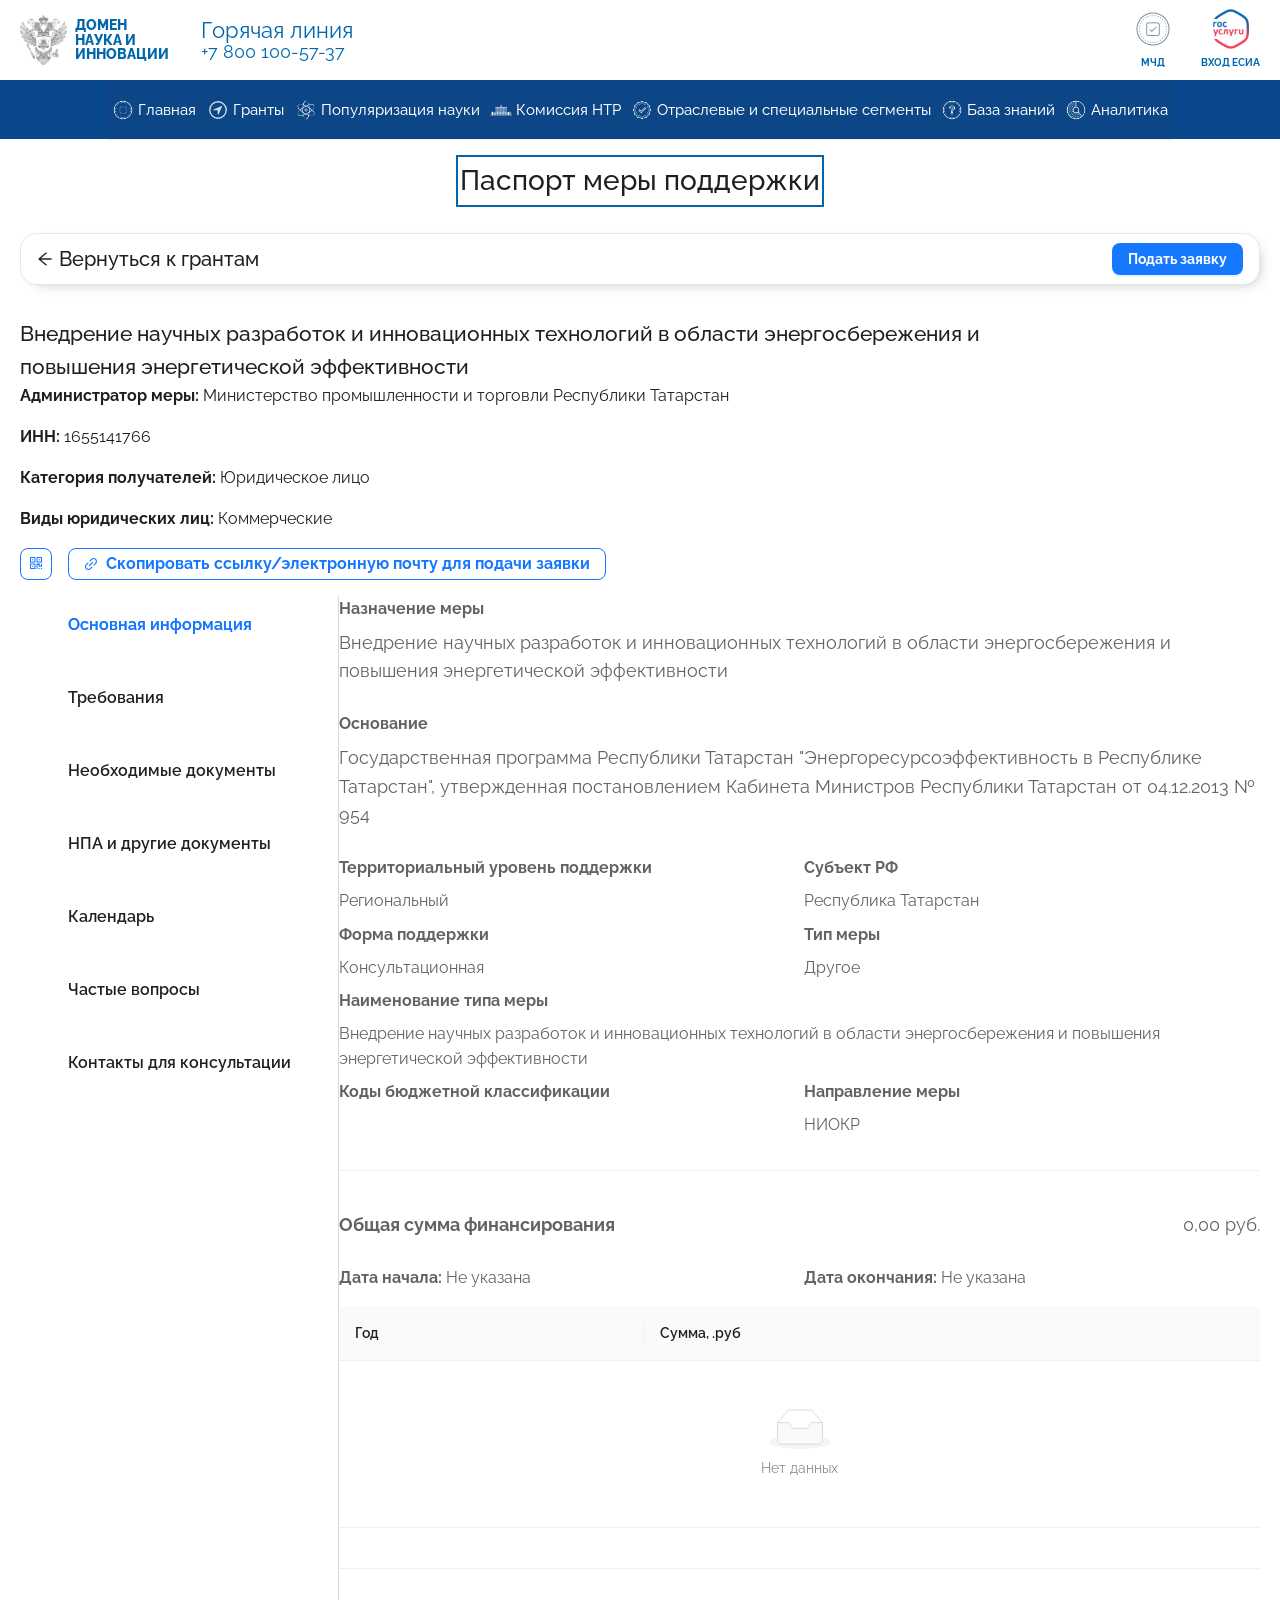
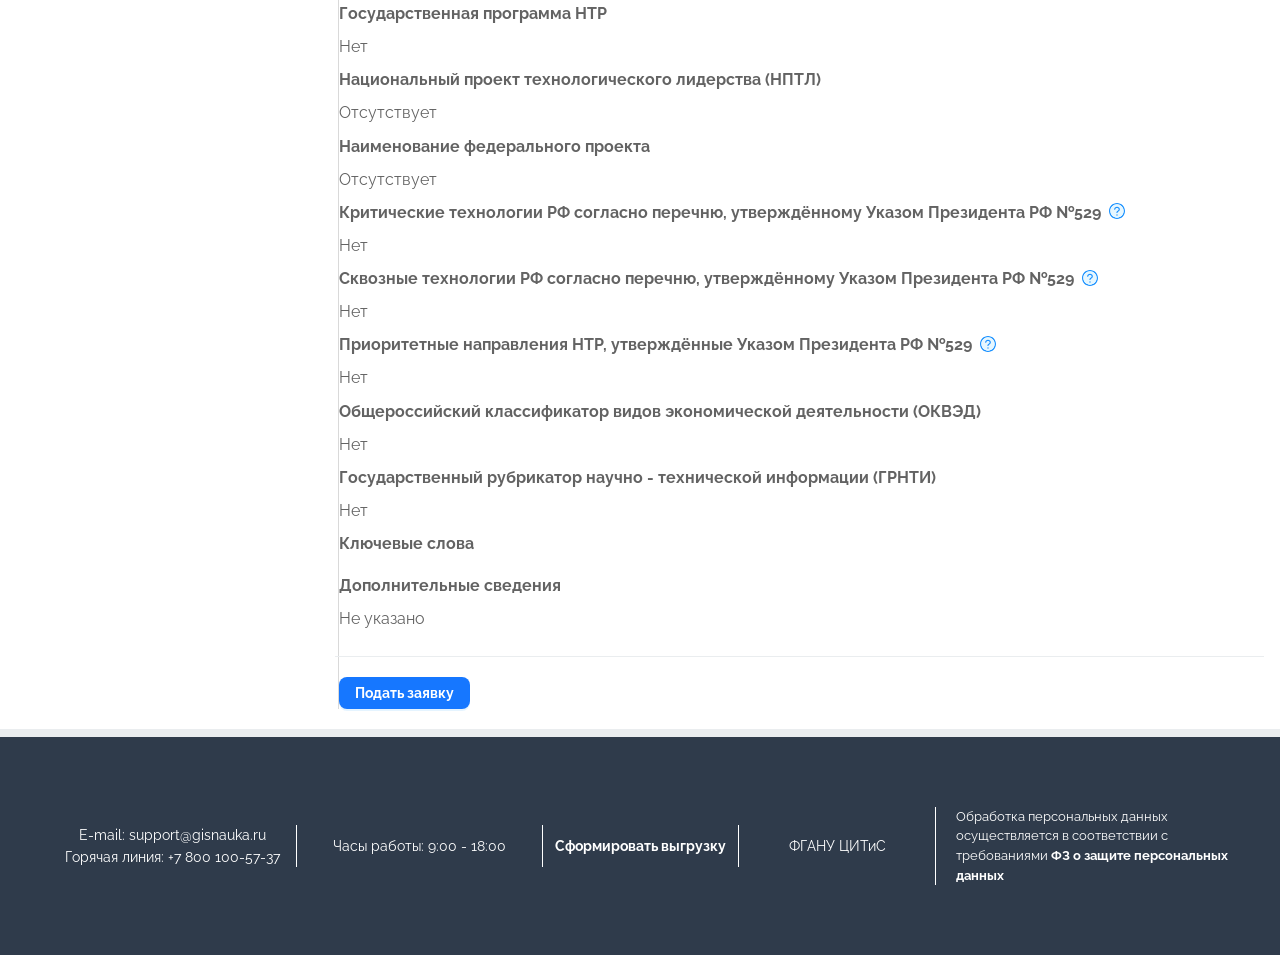
==== commit 12486db5: "Change base of details.html" ====
--- a/details.html
+++ b/details.html
@@ -26,6 +26,38 @@
   border-radius: 0 0 4px 0;
 }
 .skip-link:focus { top: 0; left: 0; outline: 3px solid #f53b59; outline-offset: 2px; }
+.visually-hidden {
+  position: absolute !important; width: 1px !important; height: 1px !important;
+  padding: 0 !important; margin: -1px !important; overflow: hidden !important;
+  clip: rect(0, 0, 0, 0) !important; white-space: nowrap !important; border: 0 !important;
+}
+#passport-page-heading:focus { outline: 2px solid #0067ad; outline-offset: 2px; }
+.details-a11y-banner {
+  margin: 0.75rem 0 0;
+  padding: 0.75rem 1rem;
+  border-radius: 8px;
+  border: 1px solid #d9d9d9;
+  background: #fafafa;
+  max-width: 100%;
+}
+.details-a11y-banner:focus { outline: 2px solid #0067ad; outline-offset: 2px; }
+.details-a11y-banner--info { border-color: #91caff; background: #e6f4ff; color: #0958d9; }
+.details-a11y-banner--success { border-color: #95de64; background: #f6ffed; color: #135200; }
+.details-back-link {
+  text-decoration: none; color: inherit;
+  display: inline-flex; align-items: center; gap: 0.35rem;
+}
+.details-back-link:hover { text-decoration: underline; }
+.details-back-link:focus { outline: 2px solid #0067ad; outline-offset: 2px; }
+.details-passport-sidebar__list { list-style: none; margin: 0; padding: 0; }
+.details-passport-sidebar__list > li { margin: 0; padding: 0; display: block; }
+.details-passport-sidebar__list .ant-tabs-tab-btn {
+  width: 100%; text-align: left; font: inherit; line-height: inherit; cursor: pointer;
+  background: transparent; border: none; border-radius: 0; padding: inherit;
+  box-sizing: border-box;
+}
+.details-passport-sidebar__list .ant-tabs-tab-btn:focus { outline: 2px solid #0067ad; outline-offset: 2px; }
+#details-measure-summary[hidden], #details-main-info-region[hidden] { display: none !important; }
 </style>
 </head>
 
@@ -34,6 +66,8 @@
   <a class="skip-link" href="#main-content">Перейти к основному содержимому</a>
   <a class="skip-link" href="#site-header">Перейти к шапке сайта</a>
   <a class="skip-link" href="#site-navigation">Перейти к основной навигации</a>
+  <a class="skip-link" href="#passport-page-heading">Перейти к заголовку паспорта меры</a>
+  <a class="skip-link" href="#details-passport-sidebar">Перейти к разделам паспорта</a>
   <a class="skip-link" href="#site-footer">Перейти к подвалу</a>
 </div>
 
@@ -181,53 +215,25 @@
                                         <div class="ant-space-item">
                                             <div class="ant-row ant-row-center css-1ce7347">
                                                 <div class="ant-col css-1ce7347">
-                                                    <h1>Паспорт меры поддержки</h1>
+                                                    <h1 id="passport-page-heading" tabindex="-1">Паспорт меры поддержки</h1>
                                                 </div>
                                             </div>
-                                        </div>
-                                        <div class="ant-space-item">
-                                            <p style="margin:0;font-size:15px;line-height:1.55;color:rgb(0,103,173)">
-                                                Раздел <strong>«Требования»</strong> вынесен в отдельный файл той же
-                                                меры №248:
-                                                <a href="details_2.html">details_2.html — «Требования»</a>
-                                                (вторая сохранённая копия SingleFile с активной этой вкладкой).
-                                            </p>
                                         </div>
                                         <div class="ant-space-item">
                                             <div class="ant-page-header css-1ce7347 site-page-header ant-page-header-ghost">
                                                 <div class="ant-page-header-heading css-1ce7347">
                                                     <div class="ant-page-header-heading-left css-1ce7347">
-                                                        <div class="ant-page-header-back css-1ce7347">
-                                                            <div role="button" class="ant-page-header-back-button css-1ce7347" aria-label="back"><span role="img" aria-label="arrow-left" class="anticon anticon-arrow-left"><svg viewBox="64 64 896 896" focusable="false" data-icon="arrow-left" width="1em" height="1em" fill="currentColor" aria-hidden="true">
+                                                        <a href="grant.html" class="details-back-link ant-page-header-back css-1ce7347">
+                                                            <span class="ant-page-header-back-button css-1ce7347" aria-hidden="true"><span role="img" aria-hidden="true" class="anticon anticon-arrow-left"><svg viewBox="64 64 896 896" focusable="false" data-icon="arrow-left" width="1em" height="1em" fill="currentColor" aria-hidden="true">
                                                                         <path d="M872 474H286.9l350.2-304c5.6-4.9 2.2-14-5.2-14h-88.5c-3.9 0-7.6 1.4-10.5 3.9L155 487.8a31.96 31.96 0 000 48.3L535.1 866c1.5 1.3 3.3 2 5.2 2h91.5c7.4 0 10.8-9.2 5.2-14L286.9 550H872c4.4 0 8-3.6 8-8v-60c0-4.4-3.6-8-8-8z">
                                                                         </path>
-                                                                    </svg></span></div>
-                                                        </div><span class="ant-page-header-heading-title css-1ce7347" >Вернуться к навигатору</span>
+                                                                    </svg></span></span>
+                                                            <span class="ant-page-header-heading-title css-1ce7347">Вернуться к грантам</span>
+                                                        </a>
                                                     </div><span class="ant-page-header-heading-extra css-1ce7347">
                                                         <div class="ant-space css-1ce7347 ant-space-horizontal ant-space-align-center ant-space-gap-row-small ant-space-gap-col-small">
                                                             <div class="ant-space-item">
-                                                                <div class="ant-row ant-row-middle css-1ce7347" style="margin-left:-4px;margin-right:-4px;row-gap:8px">
-                                                                    <div class="ant-col css-1ce7347" style="padding-left:4px;padding-right:4px">
-                                                                        <div class="ant-spin-nested-loading css-1ce7347">
-                                                                            <div class="ant-spin-container">
-                                                                                <div class="aggregator-button-grade">
-                                                                                    <div style="font-size:20px;margin-right:7px">
-                                                                                        0.0</div>
-                                                                                </div>
-                                                                            </div>
-                                                                        </div>
-                                                                    </div>
-                                                                    <div class="ant-col css-1ce7347" style="padding-left:4px;padding-right:4px">
-                                                                        <div class="ant-row css-1ce7347" style="margin-left:-4px;margin-right:-4px;row-gap:8px">
-                                                                            <div class="ant-col css-1ce7347" style="padding-left:4px;padding-right:4px">
-                                                                                <a href="https://gisnauka.ru/aggregator-service/support-measure-passport/%D0%9A%20%D0%BD%D0%B0%D1%81%D1%82%D0%BE%D1%8F%D1%89%D0%B5%D0%BC%D1%83%20%D0%BC%D0%BE%D0%BC%D0%B5%D0%BD%D1%82%D1%83%20%D0%BD%D0%B5%20%D0%BE%D0%BF%D1%80%D0%B5%D0%B4%D0%B5%D0%BB%D0%B5%D0%BD"><button type="button" class="ant-btn css-1ce7347 ant-btn-primary ant-btn-color-primary ant-btn-variant-solid"><span>Подать
-                                                                                            заявку</span></button></a>
-                                                                            </div>
-                                                                            <div class="ant-col css-1ce7347" style="padding-left:4px;padding-right:4px">
-                                                                            </div>
-                                                                        </div>
-                                                                    </div>
-                                                                </div>
+                                                                <button type="button" class="ant-btn css-1ce7347 ant-btn-primary ant-btn-color-primary ant-btn-variant-solid details-btn-submit" id="details-submit-application-top"><span>Подать заявку</span></button>
                                                             </div>
                                                         </div>
                                                     </span>
@@ -235,6 +241,10 @@
                                             </div>
                                         </div>
                                         <div class="ant-space-item">
+                                            <div id="details-submit-feedback" class="details-a11y-banner details-a11y-banner--success" role="status" aria-live="polite" aria-atomic="true" tabindex="-1" hidden></div>
+                                        </div>
+                                        <div class="ant-space-item">
+                                            <div id="details-measure-summary">
                                             <div class="ant-row css-1ce7347" style="margin-left:-8px;margin-right:-8px;row-gap:16px">
                                                 <div class="ant-col ant-col-xs-24 ant-col-md-18 ant-col-lg-20 css-1ce7347" style="padding-left:8px;padding-right:8px">
                                                     <h2 style="margin-bottom:0px">Внедрение научных разработок и
@@ -247,8 +257,6 @@
                                                     </div>
                                                 </div>
                                             </div>
-                                        </div>
-                                        <div class="ant-space-item">
                                             <div class="ant-row aggregator-support-measure-passport__content css-1ce7347" style="margin-left:-8px;margin-right:-8px;row-gap:16px">
                                                 <div class="ant-col ant-col-24 css-1ce7347" style="padding-left:8px;padding-right:8px"><b>Администратор меры: </b>
                                                     Министерство промышленности и торговли Республики Татарстан</div>
@@ -280,52 +288,49 @@
                                                     </div>
                                                 </div>
                                             </div>
+                                            </div>
                                         </div>
                                         <div class="ant-space-item">
                                             <div class="ant-tabs ant-tabs-left aggregator-tabs css-1ce7347">
-                                                <div role="tablist" aria-orientation="vertical" class="ant-tabs-nav">
-                                                    <div class="ant-tabs-nav-wrap">
-                                                        <div class="ant-tabs-nav-list" style="transform:translate(0px,0px)">
-                                                            <div data-node-key="main-info" class="ant-tabs-tab ant-tabs-tab-active">
-                                                                <div role="tab" aria-selected="true" class="ant-tabs-tab-btn" tabindex="0" id="rc-tabs-0-tab-main-info" aria-controls="rc-tabs-0-panel-main-info">Основная
-                                                                    информация</div>
-                                                            </div>
-                                                            <div data-node-key="requirements" class="ant-tabs-tab">
-                                                                <div role="tab" aria-selected="false" class="ant-tabs-tab-btn" tabindex="-1" id="rc-tabs-0-tab-requirements" aria-controls="rc-tabs-0-panel-requirements">
-                                                                    Требования</div>
-                                                            </div>
-                                                            <div data-node-key="requirement-documents" class="ant-tabs-tab">
-                                                                <div role="tab" aria-selected="false" class="ant-tabs-tab-btn" tabindex="-1" id="rc-tabs-0-tab-requirement-documents" aria-controls="rc-tabs-0-panel-requirement-documents">
-                                                                    Необходимые документы</div>
-                                                            </div>
-                                                            <div data-node-key="npa" class="ant-tabs-tab">
-                                                                <div role="tab" aria-selected="false" class="ant-tabs-tab-btn" tabindex="-1" id="rc-tabs-0-tab-npa" aria-controls="rc-tabs-0-panel-npa">НПА и другие
-                                                                    документы</div>
-                                                            </div>
-                                                            <div data-node-key="stages" class="ant-tabs-tab">
-                                                                <div role="tab" aria-selected="false" class="ant-tabs-tab-btn" tabindex="-1" id="rc-tabs-0-tab-stages" aria-controls="rc-tabs-0-panel-stages">Календарь</div>
-                                                            </div>
-                                                            <div data-node-key="questions" class="ant-tabs-tab">
-                                                                <div role="tab" aria-selected="false" class="ant-tabs-tab-btn" tabindex="-1" id="rc-tabs-0-tab-questions" aria-controls="rc-tabs-0-panel-questions">Частые
-                                                                    вопросы</div>
-                                                            </div>
-                                                            <div data-node-key="consultation-contacts" class="ant-tabs-tab">
-                                                                <div role="tab" aria-selected="false" class="ant-tabs-tab-btn" tabindex="-1" id="rc-tabs-0-tab-consultation-contacts" aria-controls="rc-tabs-0-panel-consultation-contacts">
-                                                                    Контакты для консультации</div>
-                                                            </div>
-                                                            <div class="ant-tabs-ink-bar ant-tabs-ink-bar-animated" style="height:41.1406px;top:20.5703px;transform:translateY(-50%)">
-                                                            </div>
-                                                        </div>
-                                                    </div>
-                                                    <div class="ant-tabs-nav-operations ant-tabs-nav-operations-hidden">
-                                                        <button type="button" class="ant-tabs-nav-more" aria-haspopup="listbox" aria-controls="rc-tabs-0-more-popup" id="rc-tabs-0-more" aria-expanded="false" style="visibility:hidden;order:1"><span role="img" aria-label="ellipsis" class="anticon anticon-ellipsis"><svg viewBox="64 64 896 896" focusable="false" data-icon="ellipsis" width="1em" height="1em" fill="currentColor" aria-hidden="true">
-                                                                    <path d="M176 511a56 56 0 10112 0 56 56 0 10-112 0zm280 0a56 56 0 10112 0 56 56 0 10-112 0zm280 0a56 56 0 10112 0 56 56 0 10-112 0z">
-                                                                    </path>
-                                                                </svg></span></button></div>
-                                                </div>
+                                                <aside id="details-passport-sidebar" class="ant-tabs-nav details-passport-sidebar" aria-labelledby="details-sidebar-heading">
+                                                    <h2 id="details-sidebar-heading" class="visually-hidden">Разделы паспорта меры поддержки</h2>
+                                                    <nav class="ant-tabs-nav-wrap" aria-label="Разделы паспорта меры поддержки">
+                                                        <ul class="ant-tabs-nav-list details-passport-sidebar__list" style="transform:translate(0px,0px)">
+                                                            <li class="ant-tabs-tab ant-tabs-tab-active">
+                                                                <button type="button" class="ant-tabs-tab-btn" data-details-section="main-info" aria-controls="details-main-info-region" aria-current="page" id="details-section-btn-main-info">Основная
+                                                                    информация</button>
+                                                            </li>
+                                                            <li class="ant-tabs-tab">
+                                                                <button type="button" class="ant-tabs-tab-btn" data-details-section="requirements" aria-controls="details-tab-message" id="details-section-btn-requirements">
+                                                                    Требования</button>
+                                                            </li>
+                                                            <li class="ant-tabs-tab">
+                                                                <button type="button" class="ant-tabs-tab-btn" data-details-section="requirement-documents" aria-controls="details-tab-message" id="details-section-btn-requirement-documents">
+                                                                    Необходимые документы</button>
+                                                            </li>
+                                                            <li class="ant-tabs-tab">
+                                                                <button type="button" class="ant-tabs-tab-btn" data-details-section="npa" aria-controls="details-tab-message" id="details-section-btn-npa">НПА и другие
+                                                                    документы</button>
+                                                            </li>
+                                                            <li class="ant-tabs-tab">
+                                                                <button type="button" class="ant-tabs-tab-btn" data-details-section="stages" aria-controls="details-tab-message" id="details-section-btn-stages">Календарь</button>
+                                                            </li>
+                                                            <li class="ant-tabs-tab">
+                                                                <button type="button" class="ant-tabs-tab-btn" data-details-section="questions" aria-controls="details-tab-message" id="details-section-btn-questions">Частые
+                                                                    вопросы</button>
+                                                            </li>
+                                                            <li class="ant-tabs-tab">
+                                                                <button type="button" class="ant-tabs-tab-btn" data-details-section="consultation-contacts" aria-controls="details-tab-message" id="details-section-btn-consultation-contacts">
+                                                                    Контакты для консультации</button>
+                                                            </li>
+                                                        </ul>
+                                                    </nav>
+                                                </aside>
                                                 <div class="ant-tabs-content-holder">
+                                                    <div id="details-tab-message" class="details-a11y-banner details-a11y-banner--info" role="status" aria-live="polite" aria-atomic="true" tabindex="-1" hidden></div>
+                                                    <div id="details-main-info-region" role="region" aria-label="Основная информация по паспорту меры поддержки" tabindex="-1">
                                                     <div class="ant-tabs-content ant-tabs-content-left">
-                                                        <div role="tabpanel" tabindex="0" aria-hidden="false" class="ant-tabs-tabpane ant-tabs-tabpane-active" id="rc-tabs-0-panel-main-info" aria-labelledby="rc-tabs-0-tab-main-info">
+                                                        <div role="tabpanel" tabindex="-1" aria-hidden="false" class="ant-tabs-tabpane ant-tabs-tabpane-active" id="rc-tabs-0-panel-main-info" aria-labelledby="details-section-btn-main-info">
                                                             <div class="ant-row css-1ce7347" style="margin-left:-4px;margin-right:-4px;row-gap:8px">
                                                                 <div class="ant-col ant-col-24 css-1ce7347" style="padding-left:4px;padding-right:4px"><b style="font-size:16px">Назначение меры</b></div>
                                                                 <div class="ant-col ant-col-24 css-1ce7347" style="padding-left:4px;padding-right:4px">
@@ -606,20 +611,19 @@
                                                                 <div class="ant-col ant-col-24 css-1ce7347" style="padding-left:4px;padding-right:4px"><b style="font-size:16px">Дополнительные сведения</b>
                                                                 </div>
                                                                 <div class="ant-col ant-col-24 css-1ce7347" style="padding-left:4px;padding-right:4px"><span style="font-size:16px">Не указано</span></div>
+                                                                <div class="ant-col ant-col-24 css-1ce7347" style="padding-left:4px;padding-right:4px;padding-top:1.25rem;margin-top:1rem;border-top:1px solid #eaedef">
+                                                                    <button type="button" class="ant-btn css-1ce7347 ant-btn-primary ant-btn-color-primary ant-btn-variant-solid details-btn-submit" id="details-submit-application-bottom"><span>Подать заявку</span></button>
+                                                                </div>
                                                             </div>
                                                         </div>
-                                                        <div id="rc-tabs-0-panel-requirements" role="tabpanel" tabindex="-1" aria-labelledby="rc-tabs-0-tab-requirements" aria-hidden="true" class="ant-tabs-tabpane ant-tabs-tabpane-hidden sf-hidden">
+                                                        <div id="rc-tabs-0-panel-requirements" role="tabpanel" tabindex="-1" aria-labelledby="details-section-btn-requirements" aria-hidden="true" class="ant-tabs-tabpane ant-tabs-tabpane-hidden sf-hidden">
                                                             <div class="ant-row css-1ce7347" style="margin-left:-4px;margin-right:-4px;row-gap:8px;padding:12px">
                                                                 <div class="ant-col ant-col-24 css-1ce7347" style="padding-left:4px;padding-right:4px">
-                                                                    <p style="margin:0;font-size:15px">Текст вкладки
-                                                                        «Требования» в этой копии пустой; полное
-                                                                        содержимое —
-                                                                        <a href="details_2.html">страница
-                                                                            details_2.html</a>.
-                                                                    </p>
+                                                                    <p style="margin:0;font-size:15px">В офлайн-копии для этой вкладки данные не сохранены.</p>
                                                                 </div>
                                                             </div>
                                                         </div>
+                                                    </div>
                                                     </div>
                                                 </div>
                                             </div>
@@ -695,9 +699,89 @@
 
 
   <script>
-    window.addEventListener('DOMContentLoaded', () => {
-      const link = document.querySelector('a[aria-label="Гранты и меры поддержки"]');
-      if (link) link.focus();
-    });
+    (function () {
+      function sectionLabel(btn) {
+        return String(btn.textContent || '').replace(/\s+/g, ' ').trim();
+      }
+
+      function setActiveSectionStyles(activeBtn) {
+        document.querySelectorAll('[data-details-section]').forEach(function (b) {
+          var li = b.closest('li');
+          var active = b === activeBtn;
+          if (li) li.classList.toggle('ant-tabs-tab-active', active);
+          if (active) b.setAttribute('aria-current', 'page');
+          else b.removeAttribute('aria-current');
+        });
+      }
+
+      function selectSection(key, label, focusTarget) {
+        var summary = document.getElementById('details-measure-summary');
+        var mainRegion = document.getElementById('details-main-info-region');
+        var msg = document.getElementById('details-tab-message');
+        var submitEl = document.getElementById('details-submit-feedback');
+        var activeBtn = document.querySelector('[data-details-section="' + key + '"]');
+
+        if (activeBtn) setActiveSectionStyles(activeBtn);
+
+        if (key === 'main-info') {
+          if (summary) summary.removeAttribute('hidden');
+          if (mainRegion) mainRegion.removeAttribute('hidden');
+          if (msg) {
+            msg.textContent = '';
+            msg.setAttribute('hidden', '');
+          }
+          return;
+        }
+
+        if (summary) summary.setAttribute('hidden', '');
+        if (mainRegion) mainRegion.setAttribute('hidden', '');
+        if (submitEl) {
+          submitEl.textContent = '';
+          submitEl.setAttribute('hidden', '');
+        }
+        if (!msg) return;
+        msg.textContent = '';
+        msg.removeAttribute('hidden');
+        window.setTimeout(function () {
+          msg.textContent = 'Информация не найдена. Раздел: «' + label + '».';
+          if (focusTarget) msg.focus({ preventScroll: false });
+        }, 30);
+      }
+
+      function announceSubmit() {
+        var el = document.getElementById('details-submit-feedback');
+        var tabMsg = document.getElementById('details-tab-message');
+        if (!el) return;
+        if (tabMsg) {
+          tabMsg.textContent = '';
+          tabMsg.setAttribute('hidden', '');
+        }
+        el.textContent = '';
+        el.removeAttribute('hidden');
+        window.setTimeout(function () {
+          el.textContent = 'Заявка подана (демонстрация офлайн-копии).';
+          el.focus({ preventScroll: false });
+        }, 30);
+      }
+
+      document.addEventListener('DOMContentLoaded', function () {
+        var heading = document.getElementById('passport-page-heading');
+        if (heading) heading.focus({ preventScroll: false });
+
+        document.querySelectorAll('[data-details-section]').forEach(function (btn) {
+          btn.addEventListener('click', function () {
+            var key = btn.getAttribute('data-details-section');
+            if (!key) return;
+            selectSection(key, sectionLabel(btn), key !== 'main-info');
+          });
+        });
+
+        document.querySelectorAll('.details-btn-submit').forEach(function (btn) {
+          btn.addEventListener('click', function () {
+            announceSubmit();
+          });
+        });
+      });
+    })();
   </script>
   </body></html>
--- a/css/pages/details.css
+++ b/css/pages/details.css
@@ -65,3 +65,4 @@
 @import "../chunks/c_2adcdcfb68c09e.css";
 @import "../chunks/c_32fc2aa19eff24.css";
 @import "../chunks/c_4dcf48aa37b3ef.css";
+@import "../menu-rwd-offline.css";
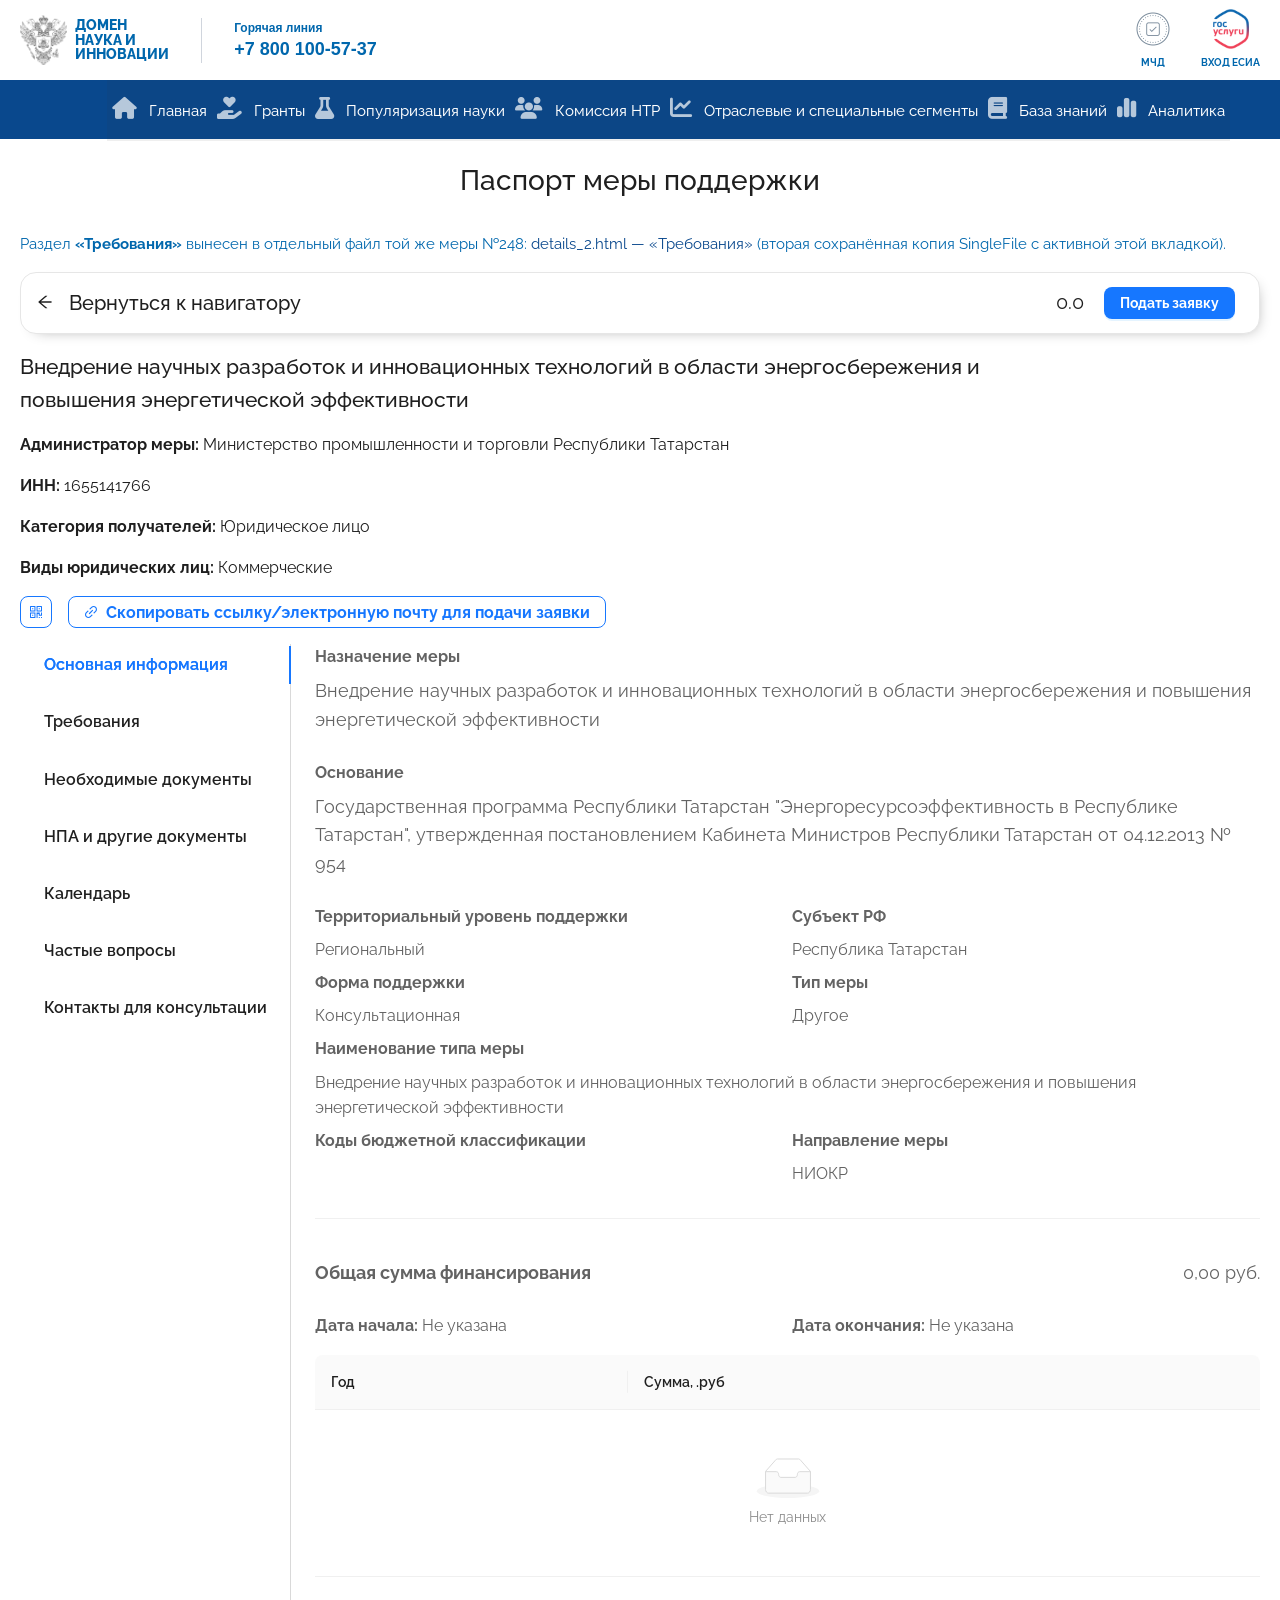
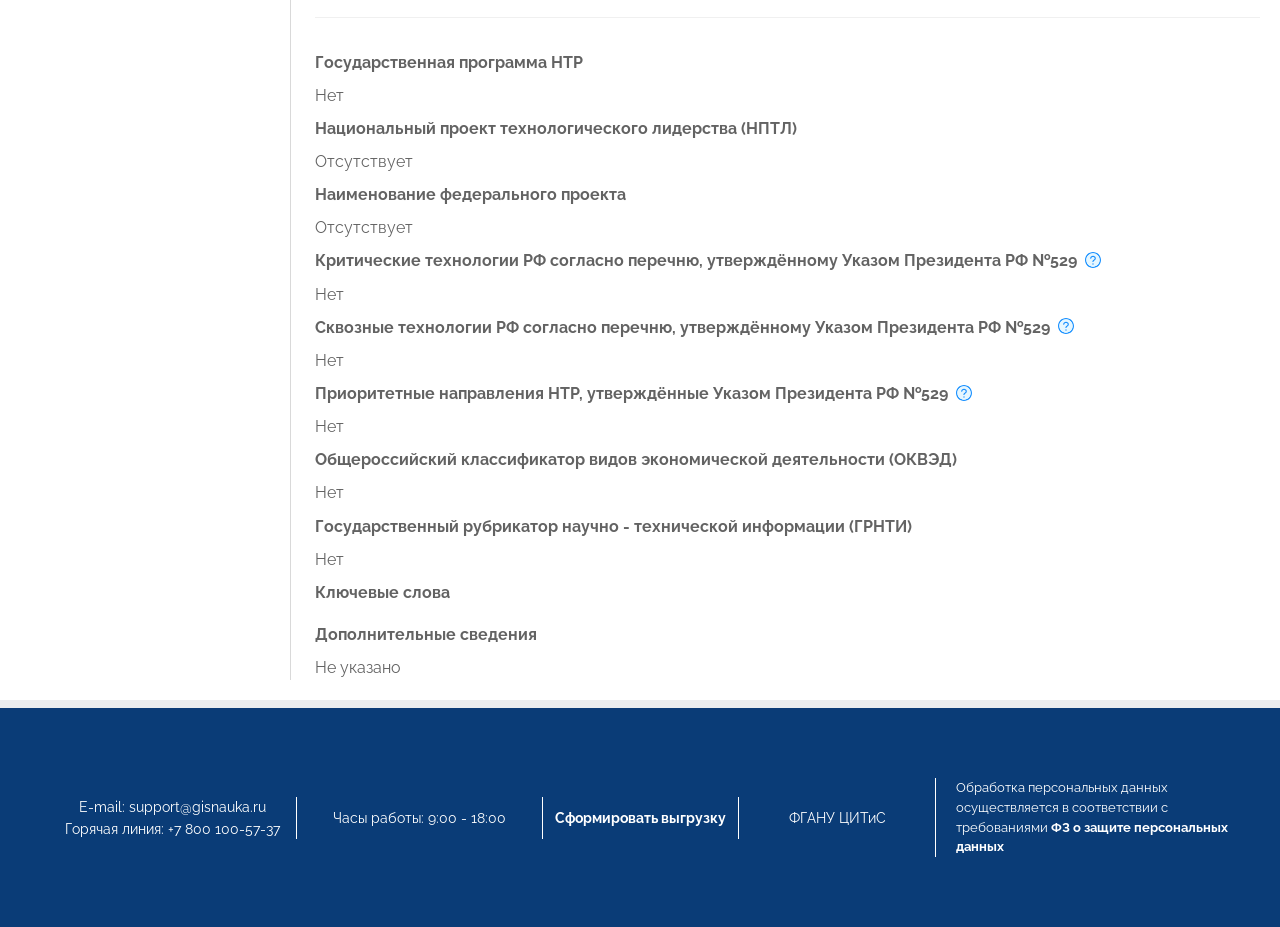
==== commit 8ad66526: "feat: add Font Awesome icons and improve accessibility" ====
--- a/details.html
+++ b/details.html
@@ -11,11 +11,14 @@
 <title>Домен наука и инновации</title>
 <link rel="icon" href="assets/images/7d8b7d2dfdc6ee4c.ico">
 
-
 <meta name="referrer" content="no-referrer">
 
 <link rel="canonical" href="details.html">
-<meta http-equiv="content-security-policy" content="default-src 'none'; font-src 'self' data:; img-src 'self' data:; style-src 'self' 'unsafe-inline'; media-src 'self' data:; connect-src 'self'; script-src 'unsafe-inline' data:; object-src 'self' data:; frame-src 'self' data:;">
+
+<link rel="stylesheet" href="https://cdnjs.cloudflare.com/ajax/libs/font-awesome/6.6.0/css/all.min.css">
+
+<meta http-equiv="content-security-policy" content="default-src 'none'; font-src 'self' data: https://cdnjs.cloudflare.com; style-src 'self' 'unsafe-inline' https://cdnjs.cloudflare.com; img-src 'self' data:; media-src 'self' data:; connect-src 'self'; script-src 'unsafe-inline' data:; object-src 'self' data:; frame-src 'self' data:;">
+
 <link rel="stylesheet" href="css/pages/details.css">
 <style>
 .skip-links { position: absolute; top: 0; left: 0; z-index: 9999; }
@@ -26,38 +29,6 @@
   border-radius: 0 0 4px 0;
 }
 .skip-link:focus { top: 0; left: 0; outline: 3px solid #f53b59; outline-offset: 2px; }
-.visually-hidden {
-  position: absolute !important; width: 1px !important; height: 1px !important;
-  padding: 0 !important; margin: -1px !important; overflow: hidden !important;
-  clip: rect(0, 0, 0, 0) !important; white-space: nowrap !important; border: 0 !important;
-}
-#passport-page-heading:focus { outline: 2px solid #0067ad; outline-offset: 2px; }
-.details-a11y-banner {
-  margin: 0.75rem 0 0;
-  padding: 0.75rem 1rem;
-  border-radius: 8px;
-  border: 1px solid #d9d9d9;
-  background: #fafafa;
-  max-width: 100%;
-}
-.details-a11y-banner:focus { outline: 2px solid #0067ad; outline-offset: 2px; }
-.details-a11y-banner--info { border-color: #91caff; background: #e6f4ff; color: #0958d9; }
-.details-a11y-banner--success { border-color: #95de64; background: #f6ffed; color: #135200; }
-.details-back-link {
-  text-decoration: none; color: inherit;
-  display: inline-flex; align-items: center; gap: 0.35rem;
-}
-.details-back-link:hover { text-decoration: underline; }
-.details-back-link:focus { outline: 2px solid #0067ad; outline-offset: 2px; }
-.details-passport-sidebar__list { list-style: none; margin: 0; padding: 0; }
-.details-passport-sidebar__list > li { margin: 0; padding: 0; display: block; }
-.details-passport-sidebar__list .ant-tabs-tab-btn {
-  width: 100%; text-align: left; font: inherit; line-height: inherit; cursor: pointer;
-  background: transparent; border: none; border-radius: 0; padding: inherit;
-  box-sizing: border-box;
-}
-.details-passport-sidebar__list .ant-tabs-tab-btn:focus { outline: 2px solid #0067ad; outline-offset: 2px; }
-#details-measure-summary[hidden], #details-main-info-region[hidden] { display: none !important; }
 </style>
 </head>
 
@@ -66,8 +37,6 @@
   <a class="skip-link" href="#main-content">Перейти к основному содержимому</a>
   <a class="skip-link" href="#site-header">Перейти к шапке сайта</a>
   <a class="skip-link" href="#site-navigation">Перейти к основной навигации</a>
-  <a class="skip-link" href="#passport-page-heading">Перейти к заголовку паспорта меры</a>
-  <a class="skip-link" href="#details-passport-sidebar">Перейти к разделам паспорта</a>
   <a class="skip-link" href="#site-footer">Перейти к подвалу</a>
 </div>
 
@@ -81,31 +50,38 @@
                                 style=height:80px;width:100%;background:white;display:flex;justify-content:center;z-index:3>
                                 <div class="ant-space css-1ce7347 ant-space-horizontal ant-space-align-center ant-space-gap-row-small ant-space-gap-col-small"
                                     style="width:100%;justify-content:space-between;align-items:center;max-width:1470px;padding:0px 20px">
-                                    <div class=ant-space-item>
-                                        <div class="ant-space css-1ce7347 ant-space-horizontal ant-space-align-center"
-                                            style=gap:32px>
-                                            <div class=ant-space-item><a href=index.html>
-                                                <div
-                                                    class="ant-space css-1ce7347 ant-space-horizontal ant-space-align-center ant-space-gap-row-small ant-space-gap-col-small">
-                                                    <div class=ant-space-item><img alt=""
-                                                            src=assets/images/7eed857cf3c38d44.png
-                                                            style=height:50px></div>
-                                                    <div class=ant-space-item>
-                                                        <div
-                                                            style=font-family:Nunito,sans-serif;font-weight:800;color:rgb(0,103,173);font-size:14px;line-height:1.05>
-                                                            ДОМЕН<br><span style=color:#0067ad>НАУКА
-                                                                И<br>ИННОВАЦИИ</span></div>
-                                                    </div>
-                                                </div></a>
-                                            </div>
-                                            <div class=ant-space-item>
-                                                <div style=color:#0067ad;line-height:1.1><span
-                                                        style=font-size:22px;font-family:Nunito,sans-serif>Горячая
-                                                        линия</span><br><span style=font-size:18px>+7 800
-                                                        100-57-37</span></div>
-                                            </div>
-                                        </div>
-                                    </div>
+                                    <div class="ant-space-item">
+    <div class="ant-space css-1ce7347 ant-space-horizontal ant-space-align-center" style="gap:32px">
+        
+        <div class="ant-space-item">
+            <a href="index.html">
+                <div class="ant-space css-1ce7347 ant-space-horizontal ant-space-align-center ant-space-gap-row-small ant-space-gap-col-small">
+                    <div class="ant-space-item">
+                        <img alt="" src="assets/images/7eed857cf3c38d44.png" style="height:50px">
+                    </div>
+                    <div class="ant-space-item">
+                        <div style="font-family:Nunito,sans-serif; font-weight:800; color:rgb(0,103,173); font-size:14px; line-height:1.05">
+                            ДОМЕН<br><span style="color:#0067ad">НАУКА И<br>ИННОВАЦИИ</span>
+                        </div>
+                    </div>
+                </div>
+            </a>
+        </div>
+
+        <div class="ant-space-item">
+            <div style="width:1px; height:45px; background-color:#d0d5dd;"></div>
+        </div>
+
+        <div class="ant-space-item">
+            <div style="color:#0067ad; line-height:1.4; font-family: 'Segoe UI', Arial, sans-serif">
+                <span style="font-size:12px; font-weight:600">Горячая линия</span>
+                <br>
+                <span style="font-size:18px; font-weight:bold">+7 800 100-57-37</span>
+            </div>
+        </div>
+
+    </div>
+</div>
                                     <div class=ant-space-item>
                                         <div class="ant-space css-1ce7347 ant-space-horizontal ant-space-align-center"
                                             style=gap:28px>
@@ -147,54 +123,41 @@
                                                         <div class="ant-row css-1ce7347">
                                                             <div class="ant-col ant-col-24 css-1ce7347">
                                                                 <div class="ant-space-compact css-1ce7347 groupJustify">
-                                                                    <a class=menuLink href=index.html ><img
-                                                                        alt=""
-                                                                        src="assets/images/a76a8df3dac988c4.png"
-                                                                        class=menuImg aria-hidden=true><span
-                                                                        class=menuName>Главная</span></a><a
-                                                                        class=menuLink title="Гранты и меры поддержки"
-                                                                        href=grant.html aria-label="Гранты и меры поддержки"><svg
-                                                                            viewBox="0 0 512 512"
-                                                                            xmlns=http://www.w3.org/2000/svg width=22px
-                                                                            height=22px class=menuImg
-                                                                            style=vertical-align:middle
-                                                                            aria-hidden=true>
-                                                                            <path
-                                                                                d=M336.76,161,150.23,243.35c-10.47,4.8-6.95,20.67,4.57,20.67H244a4,4,0,0,1,4,4V357.2c0,11.52,16,15,20.78,4.56L351,175.24A10.73,10.73,0,0,0,336.76,161Z
-                                                                                style=fill:rgb(255,255,255);fill-opacity:0.8>
-                                                                            </path>
-                                                                            <path
-                                                                                d=M448,256c0-106-86-192-192-192S64,150,64,256s86,192,192,192S448,362,448,256Z
-                                                                                style=fill:none;stroke:rgb(255,255,255);stroke-miterlimit:10;stroke-width:32px;stroke-opacity:0.8>
-                                                                            </path>
-                                                                        </svg><span class=menuName>Гранты</span></a><a
-                                                                        class=menuLink
-                                                                        href=v-razrabotke.html ><img
-                                                                            alt=""
-                                                                            src=assets/images/861148c521dd5856.png
-                                                                            class=menuImg aria-hidden=true><span
-                                                                            class=menuName>Популяризация
-                                                                            науки</span></a><a class=menuLink
-                                                                        href=v-razrabotke.html ><img alt=""
-                                                                            src=assets/images/8f2d19c318044659.png
-                                                                            class=menuImg aria-hidden=true><span class=menuName>Комиссия
-                                                                            НТР</span></a><a class=menuLink href=v-razrabotke.html
-                                                                        
-                                                                        ><img alt=""
-                                                                            src="assets/images/d27a557076baae20.png"
-                                                                            class=menuImg aria-hidden=true><span
-                                                                            class=menuName>Отраслевые и специальные
-                                                                            сегменты</span></a><a class=menuLink
-                                                                        href=v-razrabotke.html ><img alt=""
-                                                                            src=assets/images/b79fe0459545086f.png
-                                                                            class=menuImg aria-hidden=true><span class=menuName>База
-                                                                            знаний</span></a><a class=menuLink href=v-razrabotke.html
-                                                                        
-                                                                        ><img alt=""
-                                                                            src=assets/images/8d92bfa7603c6024.png
-                                                                            class=menuImg aria-hidden=true><span
-                                                                            class=menuName>Аналитика</span></a>
-                                                                </div>
+    <a class="menuLink" href="index.html">
+        <i class="fa-solid fa-house" style="font-size:22px; color:#fff; margin-right:8px; opacity:0.7;"></i>
+        <span class="menuName">Главная</span>
+    </a>
+    
+    <a class="menuLink" title="Гранты и меры поддержки" href="grant.html" aria-label="Гранты и меры поддержки">
+        <i class="fa-solid fa-hand-holding-heart" style="font-size:22px; color:#fff; margin-right:8px; opacity:0.7;"></i>
+        <span class="menuName">Гранты</span>
+    </a>
+    
+    <a class="menuLink" href="v-razrabotke.html">
+        <i class="fa-solid fa-flask" style="font-size:22px; color:#fff; margin-right:8px; opacity:0.7;"></i>
+        <span class="menuName">Популяризация науки</span>
+    </a>
+    
+    <a class="menuLink" href="v-razrabotke.html">
+        <i class="fa-solid fa-users" style="font-size:22px; color:#fff; margin-right:8px; opacity:0.7;"></i>
+        <span class="menuName">Комиссия НТР</span>
+    </a>
+    
+    <a class="menuLink" href="v-razrabotke.html">
+        <i class="fa-solid fa-chart-line" style="font-size:22px; color:#fff; margin-right:8px; opacity:0.7;"></i>
+        <span class="menuName">Отраслевые и специальные сегменты</span>
+    </a>
+    
+    <a class="menuLink" href="v-razrabotke.html">
+        <i class="fa-solid fa-book" style="font-size:22px; color:#fff; margin-right:8px; opacity:0.7;"></i>
+        <span class="menuName">База знаний</span>
+    </a>
+    
+    <a class="menuLink" href="v-razrabotke.html">
+        <i class="fa-solid fa-chart-simple" style="font-size:22px; color:#fff; margin-right:8px; opacity:0.7;"></i>
+        <span class="menuName">Аналитика</span>
+    </a>
+</div>
                                                             </div>
                                                         </div>
                                                     </div>
@@ -215,25 +178,53 @@
                                         <div class="ant-space-item">
                                             <div class="ant-row ant-row-center css-1ce7347">
                                                 <div class="ant-col css-1ce7347">
-                                                    <h1 id="passport-page-heading" tabindex="-1">Паспорт меры поддержки</h1>
+                                                    <h1>Паспорт меры поддержки</h1>
                                                 </div>
                                             </div>
+                                        </div>
+                                        <div class="ant-space-item">
+                                            <p style="margin:0;font-size:15px;line-height:1.55;color:rgb(0,103,173)">
+                                                Раздел <strong>«Требования»</strong> вынесен в отдельный файл той же
+                                                меры №248:
+                                                <a href="details_2.html">details_2.html — «Требования»</a>
+                                                (вторая сохранённая копия SingleFile с активной этой вкладкой).
+                                            </p>
                                         </div>
                                         <div class="ant-space-item">
                                             <div class="ant-page-header css-1ce7347 site-page-header ant-page-header-ghost">
                                                 <div class="ant-page-header-heading css-1ce7347">
                                                     <div class="ant-page-header-heading-left css-1ce7347">
-                                                        <a href="grant.html" class="details-back-link ant-page-header-back css-1ce7347">
-                                                            <span class="ant-page-header-back-button css-1ce7347" aria-hidden="true"><span role="img" aria-hidden="true" class="anticon anticon-arrow-left"><svg viewBox="64 64 896 896" focusable="false" data-icon="arrow-left" width="1em" height="1em" fill="currentColor" aria-hidden="true">
+                                                        <div class="ant-page-header-back css-1ce7347">
+                                                            <div role="button" class="ant-page-header-back-button css-1ce7347" aria-label="back"><span role="img" aria-label="arrow-left" class="anticon anticon-arrow-left"><svg viewBox="64 64 896 896" focusable="false" data-icon="arrow-left" width="1em" height="1em" fill="currentColor" aria-hidden="true">
                                                                         <path d="M872 474H286.9l350.2-304c5.6-4.9 2.2-14-5.2-14h-88.5c-3.9 0-7.6 1.4-10.5 3.9L155 487.8a31.96 31.96 0 000 48.3L535.1 866c1.5 1.3 3.3 2 5.2 2h91.5c7.4 0 10.8-9.2 5.2-14L286.9 550H872c4.4 0 8-3.6 8-8v-60c0-4.4-3.6-8-8-8z">
                                                                         </path>
-                                                                    </svg></span></span>
-                                                            <span class="ant-page-header-heading-title css-1ce7347">Вернуться к грантам</span>
-                                                        </a>
+                                                                    </svg></span></div>
+                                                        </div><span class="ant-page-header-heading-title css-1ce7347" >Вернуться к навигатору</span>
                                                     </div><span class="ant-page-header-heading-extra css-1ce7347">
                                                         <div class="ant-space css-1ce7347 ant-space-horizontal ant-space-align-center ant-space-gap-row-small ant-space-gap-col-small">
                                                             <div class="ant-space-item">
-                                                                <button type="button" class="ant-btn css-1ce7347 ant-btn-primary ant-btn-color-primary ant-btn-variant-solid details-btn-submit" id="details-submit-application-top"><span>Подать заявку</span></button>
+                                                                <div class="ant-row ant-row-middle css-1ce7347" style="margin-left:-4px;margin-right:-4px;row-gap:8px">
+                                                                    <div class="ant-col css-1ce7347" style="padding-left:4px;padding-right:4px">
+                                                                        <div class="ant-spin-nested-loading css-1ce7347">
+                                                                            <div class="ant-spin-container">
+                                                                                <div class="aggregator-button-grade">
+                                                                                    <div style="font-size:20px;margin-right:7px">
+                                                                                        0.0</div>
+                                                                                </div>
+                                                                            </div>
+                                                                        </div>
+                                                                    </div>
+                                                                    <div class="ant-col css-1ce7347" style="padding-left:4px;padding-right:4px">
+                                                                        <div class="ant-row css-1ce7347" style="margin-left:-4px;margin-right:-4px;row-gap:8px">
+                                                                            <div class="ant-col css-1ce7347" style="padding-left:4px;padding-right:4px">
+                                                                                <a href="https://gisnauka.ru/aggregator-service/support-measure-passport/%D0%9A%20%D0%BD%D0%B0%D1%81%D1%82%D0%BE%D1%8F%D1%89%D0%B5%D0%BC%D1%83%20%D0%BC%D0%BE%D0%BC%D0%B5%D0%BD%D1%82%D1%83%20%D0%BD%D0%B5%20%D0%BE%D0%BF%D1%80%D0%B5%D0%B4%D0%B5%D0%BB%D0%B5%D0%BD"><button type="button" class="ant-btn css-1ce7347 ant-btn-primary ant-btn-color-primary ant-btn-variant-solid"><span>Подать
+                                                                                            заявку</span></button></a>
+                                                                            </div>
+                                                                            <div class="ant-col css-1ce7347" style="padding-left:4px;padding-right:4px">
+                                                                            </div>
+                                                                        </div>
+                                                                    </div>
+                                                                </div>
                                                             </div>
                                                         </div>
                                                     </span>
@@ -241,10 +232,6 @@
                                             </div>
                                         </div>
                                         <div class="ant-space-item">
-                                            <div id="details-submit-feedback" class="details-a11y-banner details-a11y-banner--success" role="status" aria-live="polite" aria-atomic="true" tabindex="-1" hidden></div>
-                                        </div>
-                                        <div class="ant-space-item">
-                                            <div id="details-measure-summary">
                                             <div class="ant-row css-1ce7347" style="margin-left:-8px;margin-right:-8px;row-gap:16px">
                                                 <div class="ant-col ant-col-xs-24 ant-col-md-18 ant-col-lg-20 css-1ce7347" style="padding-left:8px;padding-right:8px">
                                                     <h2 style="margin-bottom:0px">Внедрение научных разработок и
@@ -257,6 +244,8 @@
                                                     </div>
                                                 </div>
                                             </div>
+                                        </div>
+                                        <div class="ant-space-item">
                                             <div class="ant-row aggregator-support-measure-passport__content css-1ce7347" style="margin-left:-8px;margin-right:-8px;row-gap:16px">
                                                 <div class="ant-col ant-col-24 css-1ce7347" style="padding-left:8px;padding-right:8px"><b>Администратор меры: </b>
                                                     Министерство промышленности и торговли Республики Татарстан</div>
@@ -288,49 +277,52 @@
                                                     </div>
                                                 </div>
                                             </div>
-                                            </div>
                                         </div>
                                         <div class="ant-space-item">
                                             <div class="ant-tabs ant-tabs-left aggregator-tabs css-1ce7347">
-                                                <aside id="details-passport-sidebar" class="ant-tabs-nav details-passport-sidebar" aria-labelledby="details-sidebar-heading">
-                                                    <h2 id="details-sidebar-heading" class="visually-hidden">Разделы паспорта меры поддержки</h2>
-                                                    <nav class="ant-tabs-nav-wrap" aria-label="Разделы паспорта меры поддержки">
-                                                        <ul class="ant-tabs-nav-list details-passport-sidebar__list" style="transform:translate(0px,0px)">
-                                                            <li class="ant-tabs-tab ant-tabs-tab-active">
-                                                                <button type="button" class="ant-tabs-tab-btn" data-details-section="main-info" aria-controls="details-main-info-region" aria-current="page" id="details-section-btn-main-info">Основная
-                                                                    информация</button>
-                                                            </li>
-                                                            <li class="ant-tabs-tab">
-                                                                <button type="button" class="ant-tabs-tab-btn" data-details-section="requirements" aria-controls="details-tab-message" id="details-section-btn-requirements">
-                                                                    Требования</button>
-                                                            </li>
-                                                            <li class="ant-tabs-tab">
-                                                                <button type="button" class="ant-tabs-tab-btn" data-details-section="requirement-documents" aria-controls="details-tab-message" id="details-section-btn-requirement-documents">
-                                                                    Необходимые документы</button>
-                                                            </li>
-                                                            <li class="ant-tabs-tab">
-                                                                <button type="button" class="ant-tabs-tab-btn" data-details-section="npa" aria-controls="details-tab-message" id="details-section-btn-npa">НПА и другие
-                                                                    документы</button>
-                                                            </li>
-                                                            <li class="ant-tabs-tab">
-                                                                <button type="button" class="ant-tabs-tab-btn" data-details-section="stages" aria-controls="details-tab-message" id="details-section-btn-stages">Календарь</button>
-                                                            </li>
-                                                            <li class="ant-tabs-tab">
-                                                                <button type="button" class="ant-tabs-tab-btn" data-details-section="questions" aria-controls="details-tab-message" id="details-section-btn-questions">Частые
-                                                                    вопросы</button>
-                                                            </li>
-                                                            <li class="ant-tabs-tab">
-                                                                <button type="button" class="ant-tabs-tab-btn" data-details-section="consultation-contacts" aria-controls="details-tab-message" id="details-section-btn-consultation-contacts">
-                                                                    Контакты для консультации</button>
-                                                            </li>
-                                                        </ul>
-                                                    </nav>
-                                                </aside>
+                                                <div role="tablist" aria-orientation="vertical" class="ant-tabs-nav">
+                                                    <div class="ant-tabs-nav-wrap">
+                                                        <div class="ant-tabs-nav-list" style="transform:translate(0px,0px)">
+                                                            <div data-node-key="main-info" class="ant-tabs-tab ant-tabs-tab-active">
+                                                                <div role="tab" aria-selected="true" class="ant-tabs-tab-btn" tabindex="0" id="rc-tabs-0-tab-main-info" aria-controls="rc-tabs-0-panel-main-info">Основная
+                                                                    информация</div>
+                                                            </div>
+                                                            <div data-node-key="requirements" class="ant-tabs-tab">
+                                                                <div role="tab" aria-selected="false" class="ant-tabs-tab-btn" tabindex="-1" id="rc-tabs-0-tab-requirements" aria-controls="rc-tabs-0-panel-requirements">
+                                                                    Требования</div>
+                                                            </div>
+                                                            <div data-node-key="requirement-documents" class="ant-tabs-tab">
+                                                                <div role="tab" aria-selected="false" class="ant-tabs-tab-btn" tabindex="-1" id="rc-tabs-0-tab-requirement-documents" aria-controls="rc-tabs-0-panel-requirement-documents">
+                                                                    Необходимые документы</div>
+                                                            </div>
+                                                            <div data-node-key="npa" class="ant-tabs-tab">
+                                                                <div role="tab" aria-selected="false" class="ant-tabs-tab-btn" tabindex="-1" id="rc-tabs-0-tab-npa" aria-controls="rc-tabs-0-panel-npa">НПА и другие
+                                                                    документы</div>
+                                                            </div>
+                                                            <div data-node-key="stages" class="ant-tabs-tab">
+                                                                <div role="tab" aria-selected="false" class="ant-tabs-tab-btn" tabindex="-1" id="rc-tabs-0-tab-stages" aria-controls="rc-tabs-0-panel-stages">Календарь</div>
+                                                            </div>
+                                                            <div data-node-key="questions" class="ant-tabs-tab">
+                                                                <div role="tab" aria-selected="false" class="ant-tabs-tab-btn" tabindex="-1" id="rc-tabs-0-tab-questions" aria-controls="rc-tabs-0-panel-questions">Частые
+                                                                    вопросы</div>
+                                                            </div>
+                                                            <div data-node-key="consultation-contacts" class="ant-tabs-tab">
+                                                                <div role="tab" aria-selected="false" class="ant-tabs-tab-btn" tabindex="-1" id="rc-tabs-0-tab-consultation-contacts" aria-controls="rc-tabs-0-panel-consultation-contacts">
+                                                                    Контакты для консультации</div>
+                                                            </div>
+                                                            <div class="ant-tabs-ink-bar ant-tabs-ink-bar-animated" style="height:41.1406px;top:20.5703px;transform:translateY(-50%)">
+                                                            </div>
+                                                        </div>
+                                                    </div>
+                                                    <div class="ant-tabs-nav-operations ant-tabs-nav-operations-hidden">
+                                                        <button type="button" class="ant-tabs-nav-more" aria-haspopup="listbox" aria-controls="rc-tabs-0-more-popup" id="rc-tabs-0-more" aria-expanded="false" style="visibility:hidden;order:1"><span role="img" aria-label="ellipsis" class="anticon anticon-ellipsis"><svg viewBox="64 64 896 896" focusable="false" data-icon="ellipsis" width="1em" height="1em" fill="currentColor" aria-hidden="true">
+                                                                    <path d="M176 511a56 56 0 10112 0 56 56 0 10-112 0zm280 0a56 56 0 10112 0 56 56 0 10-112 0zm280 0a56 56 0 10112 0 56 56 0 10-112 0z">
+                                                                    </path>
+                                                                </svg></span></button></div>
+                                                </div>
                                                 <div class="ant-tabs-content-holder">
-                                                    <div id="details-tab-message" class="details-a11y-banner details-a11y-banner--info" role="status" aria-live="polite" aria-atomic="true" tabindex="-1" hidden></div>
-                                                    <div id="details-main-info-region" role="region" aria-label="Основная информация по паспорту меры поддержки" tabindex="-1">
                                                     <div class="ant-tabs-content ant-tabs-content-left">
-                                                        <div role="tabpanel" tabindex="-1" aria-hidden="false" class="ant-tabs-tabpane ant-tabs-tabpane-active" id="rc-tabs-0-panel-main-info" aria-labelledby="details-section-btn-main-info">
+                                                        <div role="tabpanel" tabindex="0" aria-hidden="false" class="ant-tabs-tabpane ant-tabs-tabpane-active" id="rc-tabs-0-panel-main-info" aria-labelledby="rc-tabs-0-tab-main-info">
                                                             <div class="ant-row css-1ce7347" style="margin-left:-4px;margin-right:-4px;row-gap:8px">
                                                                 <div class="ant-col ant-col-24 css-1ce7347" style="padding-left:4px;padding-right:4px"><b style="font-size:16px">Назначение меры</b></div>
                                                                 <div class="ant-col ant-col-24 css-1ce7347" style="padding-left:4px;padding-right:4px">
@@ -611,19 +603,20 @@
                                                                 <div class="ant-col ant-col-24 css-1ce7347" style="padding-left:4px;padding-right:4px"><b style="font-size:16px">Дополнительные сведения</b>
                                                                 </div>
                                                                 <div class="ant-col ant-col-24 css-1ce7347" style="padding-left:4px;padding-right:4px"><span style="font-size:16px">Не указано</span></div>
-                                                                <div class="ant-col ant-col-24 css-1ce7347" style="padding-left:4px;padding-right:4px;padding-top:1.25rem;margin-top:1rem;border-top:1px solid #eaedef">
-                                                                    <button type="button" class="ant-btn css-1ce7347 ant-btn-primary ant-btn-color-primary ant-btn-variant-solid details-btn-submit" id="details-submit-application-bottom"><span>Подать заявку</span></button>
-                                                                </div>
                                                             </div>
                                                         </div>
-                                                        <div id="rc-tabs-0-panel-requirements" role="tabpanel" tabindex="-1" aria-labelledby="details-section-btn-requirements" aria-hidden="true" class="ant-tabs-tabpane ant-tabs-tabpane-hidden sf-hidden">
+                                                        <div id="rc-tabs-0-panel-requirements" role="tabpanel" tabindex="-1" aria-labelledby="rc-tabs-0-tab-requirements" aria-hidden="true" class="ant-tabs-tabpane ant-tabs-tabpane-hidden sf-hidden">
                                                             <div class="ant-row css-1ce7347" style="margin-left:-4px;margin-right:-4px;row-gap:8px;padding:12px">
                                                                 <div class="ant-col ant-col-24 css-1ce7347" style="padding-left:4px;padding-right:4px">
-                                                                    <p style="margin:0;font-size:15px">В офлайн-копии для этой вкладки данные не сохранены.</p>
+                                                                    <p style="margin:0;font-size:15px">Текст вкладки
+                                                                        «Требования» в этой копии пустой; полное
+                                                                        содержимое —
+                                                                        <a href="details_2.html">страница
+                                                                            details_2.html</a>.
+                                                                    </p>
                                                                 </div>
                                                             </div>
                                                         </div>
-                                                    </div>
                                                     </div>
                                                 </div>
                                             </div>
@@ -699,89 +692,9 @@
 
 
   <script>
-    (function () {
-      function sectionLabel(btn) {
-        return String(btn.textContent || '').replace(/\s+/g, ' ').trim();
-      }
-
-      function setActiveSectionStyles(activeBtn) {
-        document.querySelectorAll('[data-details-section]').forEach(function (b) {
-          var li = b.closest('li');
-          var active = b === activeBtn;
-          if (li) li.classList.toggle('ant-tabs-tab-active', active);
-          if (active) b.setAttribute('aria-current', 'page');
-          else b.removeAttribute('aria-current');
-        });
-      }
-
-      function selectSection(key, label, focusTarget) {
-        var summary = document.getElementById('details-measure-summary');
-        var mainRegion = document.getElementById('details-main-info-region');
-        var msg = document.getElementById('details-tab-message');
-        var submitEl = document.getElementById('details-submit-feedback');
-        var activeBtn = document.querySelector('[data-details-section="' + key + '"]');
-
-        if (activeBtn) setActiveSectionStyles(activeBtn);
-
-        if (key === 'main-info') {
-          if (summary) summary.removeAttribute('hidden');
-          if (mainRegion) mainRegion.removeAttribute('hidden');
-          if (msg) {
-            msg.textContent = '';
-            msg.setAttribute('hidden', '');
-          }
-          return;
-        }
-
-        if (summary) summary.setAttribute('hidden', '');
-        if (mainRegion) mainRegion.setAttribute('hidden', '');
-        if (submitEl) {
-          submitEl.textContent = '';
-          submitEl.setAttribute('hidden', '');
-        }
-        if (!msg) return;
-        msg.textContent = '';
-        msg.removeAttribute('hidden');
-        window.setTimeout(function () {
-          msg.textContent = 'Информация не найдена. Раздел: «' + label + '».';
-          if (focusTarget) msg.focus({ preventScroll: false });
-        }, 30);
-      }
-
-      function announceSubmit() {
-        var el = document.getElementById('details-submit-feedback');
-        var tabMsg = document.getElementById('details-tab-message');
-        if (!el) return;
-        if (tabMsg) {
-          tabMsg.textContent = '';
-          tabMsg.setAttribute('hidden', '');
-        }
-        el.textContent = '';
-        el.removeAttribute('hidden');
-        window.setTimeout(function () {
-          el.textContent = 'Заявка подана (демонстрация офлайн-копии).';
-          el.focus({ preventScroll: false });
-        }, 30);
-      }
-
-      document.addEventListener('DOMContentLoaded', function () {
-        var heading = document.getElementById('passport-page-heading');
-        if (heading) heading.focus({ preventScroll: false });
-
-        document.querySelectorAll('[data-details-section]').forEach(function (btn) {
-          btn.addEventListener('click', function () {
-            var key = btn.getAttribute('data-details-section');
-            if (!key) return;
-            selectSection(key, sectionLabel(btn), key !== 'main-info');
-          });
-        });
-
-        document.querySelectorAll('.details-btn-submit').forEach(function (btn) {
-          btn.addEventListener('click', function () {
-            announceSubmit();
-          });
-        });
-      });
-    })();
+    window.addEventListener('DOMContentLoaded', () => {
+      const link = document.querySelector('a[aria-label="Гранты и меры поддержки"]');
+      if (link) link.focus();
+    });
   </script>
   </body></html>
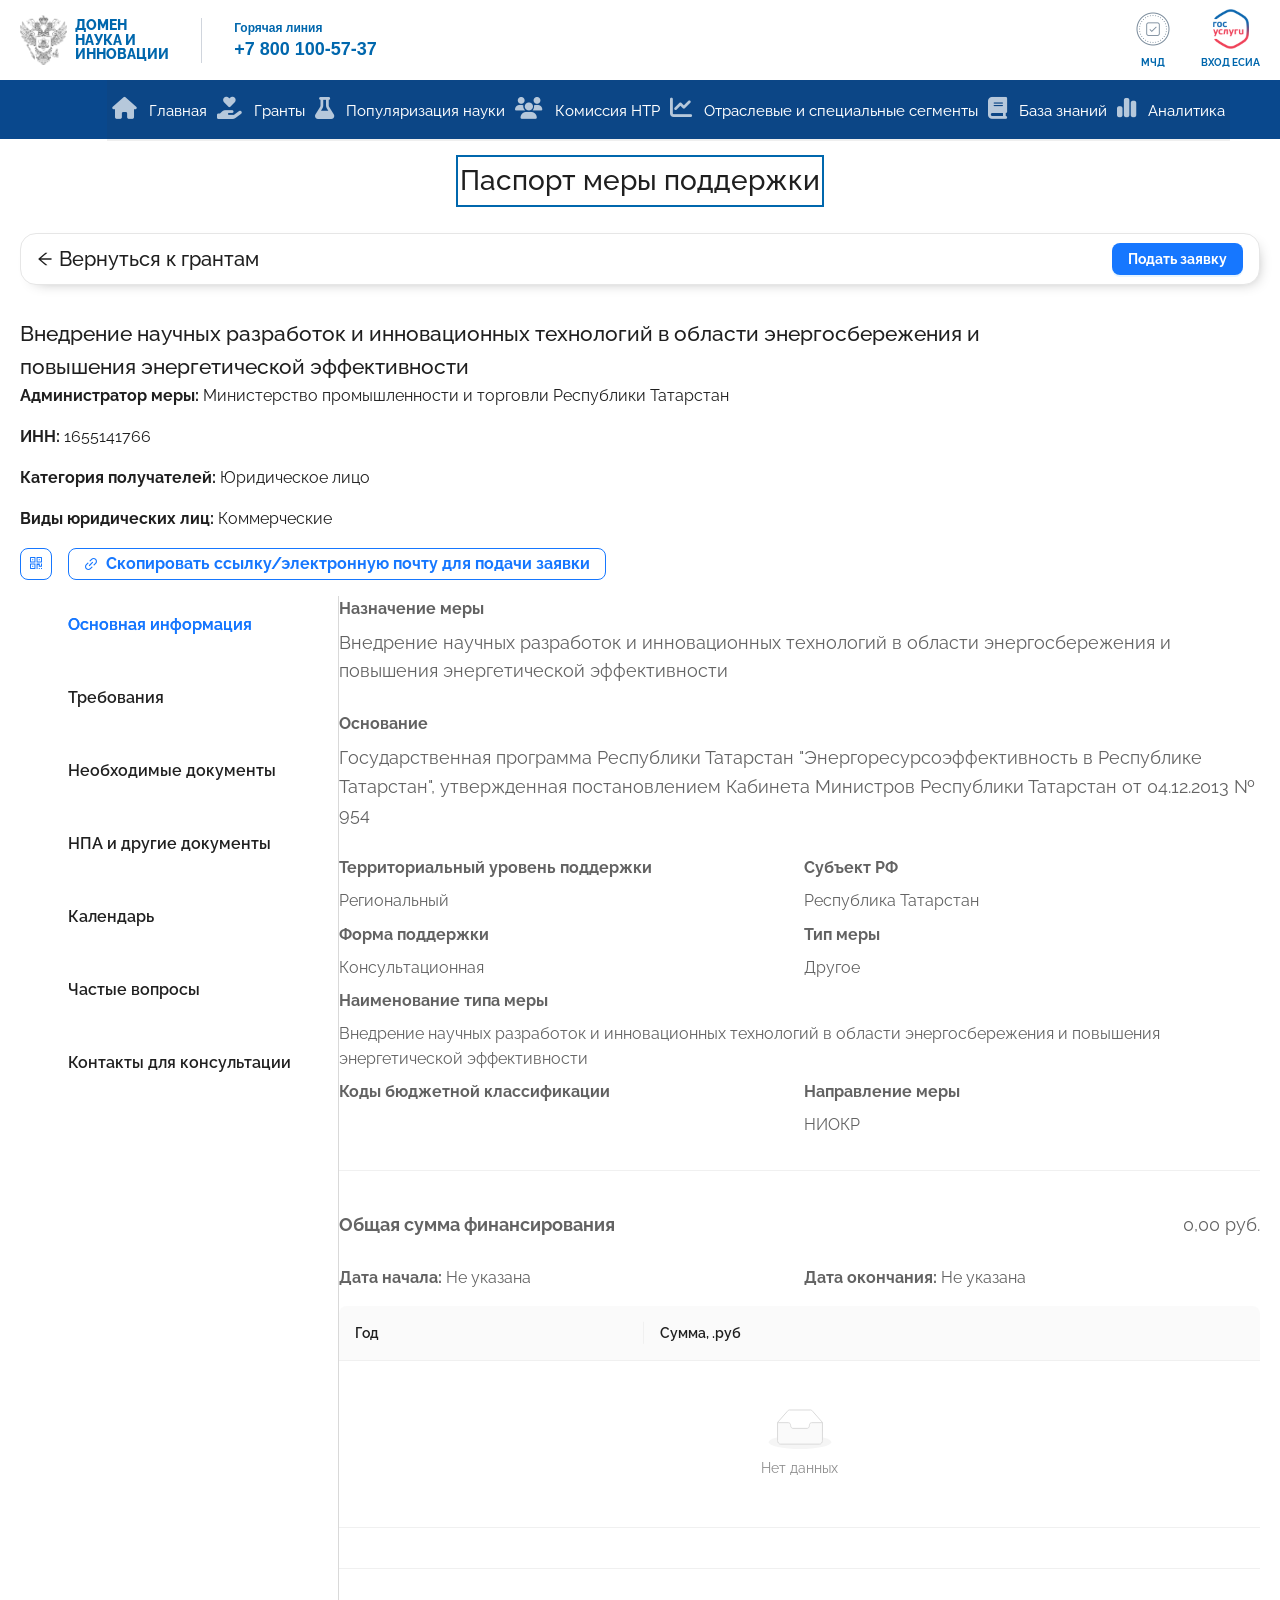
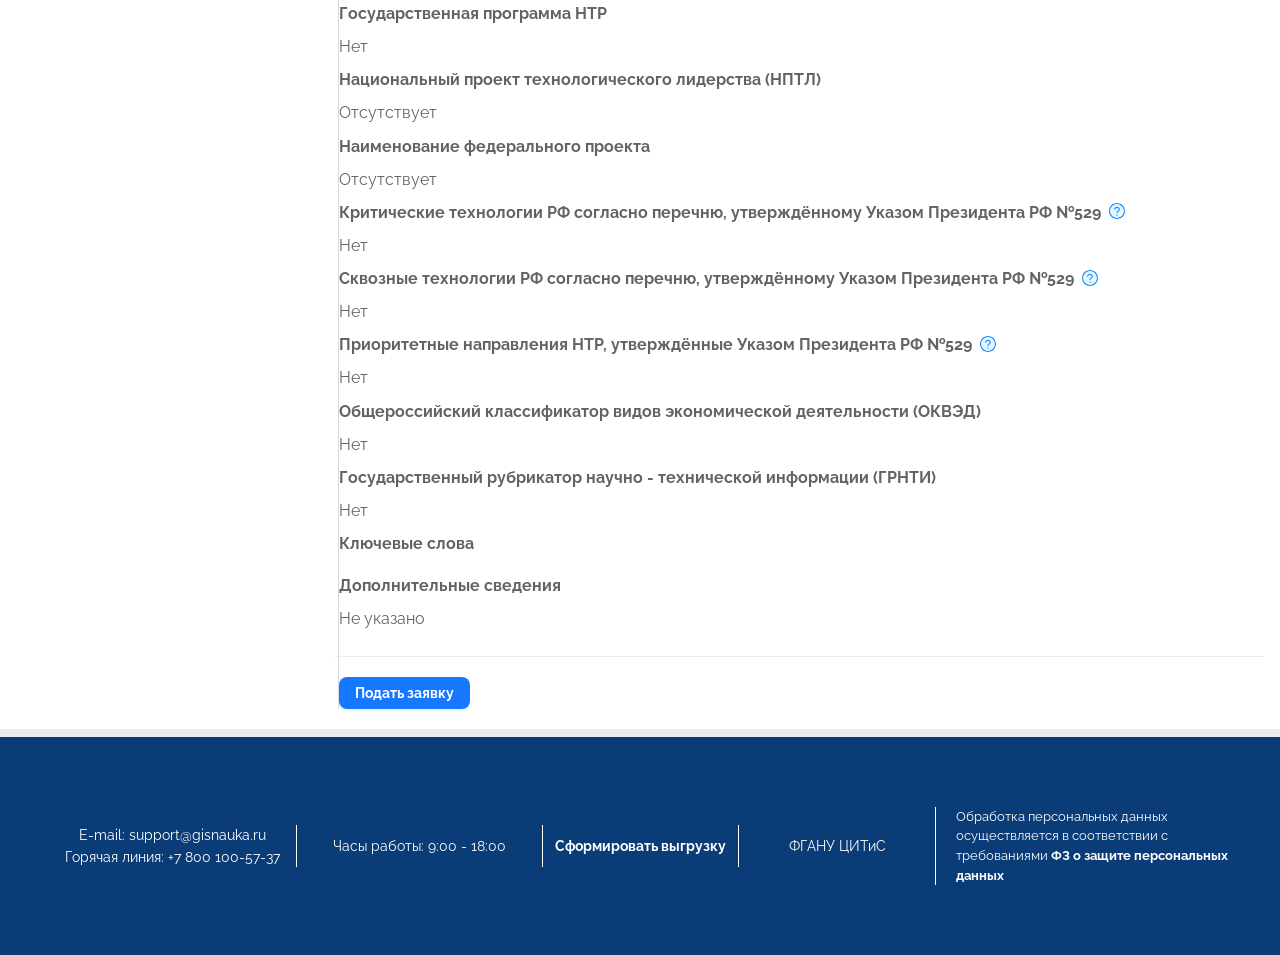
==== commit 8c162798: "Merge pull request #2 from xnuke2/feature/fontawesome-icons feat: add Font Awesome icons and improve" ====
--- a/details.html
+++ b/details.html
@@ -29,6 +29,38 @@
   border-radius: 0 0 4px 0;
 }
 .skip-link:focus { top: 0; left: 0; outline: 3px solid #f53b59; outline-offset: 2px; }
+.visually-hidden {
+  position: absolute !important; width: 1px !important; height: 1px !important;
+  padding: 0 !important; margin: -1px !important; overflow: hidden !important;
+  clip: rect(0, 0, 0, 0) !important; white-space: nowrap !important; border: 0 !important;
+}
+#passport-page-heading:focus { outline: 2px solid #0067ad; outline-offset: 2px; }
+.details-a11y-banner {
+  margin: 0.75rem 0 0;
+  padding: 0.75rem 1rem;
+  border-radius: 8px;
+  border: 1px solid #d9d9d9;
+  background: #fafafa;
+  max-width: 100%;
+}
+.details-a11y-banner:focus { outline: 2px solid #0067ad; outline-offset: 2px; }
+.details-a11y-banner--info { border-color: #91caff; background: #e6f4ff; color: #0958d9; }
+.details-a11y-banner--success { border-color: #95de64; background: #f6ffed; color: #135200; }
+.details-back-link {
+  text-decoration: none; color: inherit;
+  display: inline-flex; align-items: center; gap: 0.35rem;
+}
+.details-back-link:hover { text-decoration: underline; }
+.details-back-link:focus { outline: 2px solid #0067ad; outline-offset: 2px; }
+.details-passport-sidebar__list { list-style: none; margin: 0; padding: 0; }
+.details-passport-sidebar__list > li { margin: 0; padding: 0; display: block; }
+.details-passport-sidebar__list .ant-tabs-tab-btn {
+  width: 100%; text-align: left; font: inherit; line-height: inherit; cursor: pointer;
+  background: transparent; border: none; border-radius: 0; padding: inherit;
+  box-sizing: border-box;
+}
+.details-passport-sidebar__list .ant-tabs-tab-btn:focus { outline: 2px solid #0067ad; outline-offset: 2px; }
+#details-measure-summary[hidden], #details-main-info-region[hidden] { display: none !important; }
 </style>
 </head>
 
@@ -37,6 +69,8 @@
   <a class="skip-link" href="#main-content">Перейти к основному содержимому</a>
   <a class="skip-link" href="#site-header">Перейти к шапке сайта</a>
   <a class="skip-link" href="#site-navigation">Перейти к основной навигации</a>
+  <a class="skip-link" href="#passport-page-heading">Перейти к заголовку паспорта меры</a>
+  <a class="skip-link" href="#details-passport-sidebar">Перейти к разделам паспорта</a>
   <a class="skip-link" href="#site-footer">Перейти к подвалу</a>
 </div>
 
@@ -178,53 +212,25 @@
                                         <div class="ant-space-item">
                                             <div class="ant-row ant-row-center css-1ce7347">
                                                 <div class="ant-col css-1ce7347">
-                                                    <h1>Паспорт меры поддержки</h1>
+                                                    <h1 id="passport-page-heading" tabindex="-1">Паспорт меры поддержки</h1>
                                                 </div>
                                             </div>
-                                        </div>
-                                        <div class="ant-space-item">
-                                            <p style="margin:0;font-size:15px;line-height:1.55;color:rgb(0,103,173)">
-                                                Раздел <strong>«Требования»</strong> вынесен в отдельный файл той же
-                                                меры №248:
-                                                <a href="details_2.html">details_2.html — «Требования»</a>
-                                                (вторая сохранённая копия SingleFile с активной этой вкладкой).
-                                            </p>
                                         </div>
                                         <div class="ant-space-item">
                                             <div class="ant-page-header css-1ce7347 site-page-header ant-page-header-ghost">
                                                 <div class="ant-page-header-heading css-1ce7347">
                                                     <div class="ant-page-header-heading-left css-1ce7347">
-                                                        <div class="ant-page-header-back css-1ce7347">
-                                                            <div role="button" class="ant-page-header-back-button css-1ce7347" aria-label="back"><span role="img" aria-label="arrow-left" class="anticon anticon-arrow-left"><svg viewBox="64 64 896 896" focusable="false" data-icon="arrow-left" width="1em" height="1em" fill="currentColor" aria-hidden="true">
+                                                        <a href="grant.html" class="details-back-link ant-page-header-back css-1ce7347">
+                                                            <span class="ant-page-header-back-button css-1ce7347" aria-hidden="true"><span role="img" aria-hidden="true" class="anticon anticon-arrow-left"><svg viewBox="64 64 896 896" focusable="false" data-icon="arrow-left" width="1em" height="1em" fill="currentColor" aria-hidden="true">
                                                                         <path d="M872 474H286.9l350.2-304c5.6-4.9 2.2-14-5.2-14h-88.5c-3.9 0-7.6 1.4-10.5 3.9L155 487.8a31.96 31.96 0 000 48.3L535.1 866c1.5 1.3 3.3 2 5.2 2h91.5c7.4 0 10.8-9.2 5.2-14L286.9 550H872c4.4 0 8-3.6 8-8v-60c0-4.4-3.6-8-8-8z">
                                                                         </path>
-                                                                    </svg></span></div>
-                                                        </div><span class="ant-page-header-heading-title css-1ce7347" >Вернуться к навигатору</span>
+                                                                    </svg></span></span>
+                                                            <span class="ant-page-header-heading-title css-1ce7347">Вернуться к грантам</span>
+                                                        </a>
                                                     </div><span class="ant-page-header-heading-extra css-1ce7347">
                                                         <div class="ant-space css-1ce7347 ant-space-horizontal ant-space-align-center ant-space-gap-row-small ant-space-gap-col-small">
                                                             <div class="ant-space-item">
-                                                                <div class="ant-row ant-row-middle css-1ce7347" style="margin-left:-4px;margin-right:-4px;row-gap:8px">
-                                                                    <div class="ant-col css-1ce7347" style="padding-left:4px;padding-right:4px">
-                                                                        <div class="ant-spin-nested-loading css-1ce7347">
-                                                                            <div class="ant-spin-container">
-                                                                                <div class="aggregator-button-grade">
-                                                                                    <div style="font-size:20px;margin-right:7px">
-                                                                                        0.0</div>
-                                                                                </div>
-                                                                            </div>
-                                                                        </div>
-                                                                    </div>
-                                                                    <div class="ant-col css-1ce7347" style="padding-left:4px;padding-right:4px">
-                                                                        <div class="ant-row css-1ce7347" style="margin-left:-4px;margin-right:-4px;row-gap:8px">
-                                                                            <div class="ant-col css-1ce7347" style="padding-left:4px;padding-right:4px">
-                                                                                <a href="https://gisnauka.ru/aggregator-service/support-measure-passport/%D0%9A%20%D0%BD%D0%B0%D1%81%D1%82%D0%BE%D1%8F%D1%89%D0%B5%D0%BC%D1%83%20%D0%BC%D0%BE%D0%BC%D0%B5%D0%BD%D1%82%D1%83%20%D0%BD%D0%B5%20%D0%BE%D0%BF%D1%80%D0%B5%D0%B4%D0%B5%D0%BB%D0%B5%D0%BD"><button type="button" class="ant-btn css-1ce7347 ant-btn-primary ant-btn-color-primary ant-btn-variant-solid"><span>Подать
-                                                                                            заявку</span></button></a>
-                                                                            </div>
-                                                                            <div class="ant-col css-1ce7347" style="padding-left:4px;padding-right:4px">
-                                                                            </div>
-                                                                        </div>
-                                                                    </div>
-                                                                </div>
+                                                                <button type="button" class="ant-btn css-1ce7347 ant-btn-primary ant-btn-color-primary ant-btn-variant-solid details-btn-submit" id="details-submit-application-top"><span>Подать заявку</span></button>
                                                             </div>
                                                         </div>
                                                     </span>
@@ -232,6 +238,10 @@
                                             </div>
                                         </div>
                                         <div class="ant-space-item">
+                                            <div id="details-submit-feedback" class="details-a11y-banner details-a11y-banner--success" role="status" aria-live="polite" aria-atomic="true" tabindex="-1" hidden></div>
+                                        </div>
+                                        <div class="ant-space-item">
+                                            <div id="details-measure-summary">
                                             <div class="ant-row css-1ce7347" style="margin-left:-8px;margin-right:-8px;row-gap:16px">
                                                 <div class="ant-col ant-col-xs-24 ant-col-md-18 ant-col-lg-20 css-1ce7347" style="padding-left:8px;padding-right:8px">
                                                     <h2 style="margin-bottom:0px">Внедрение научных разработок и
@@ -244,8 +254,6 @@
                                                     </div>
                                                 </div>
                                             </div>
-                                        </div>
-                                        <div class="ant-space-item">
                                             <div class="ant-row aggregator-support-measure-passport__content css-1ce7347" style="margin-left:-8px;margin-right:-8px;row-gap:16px">
                                                 <div class="ant-col ant-col-24 css-1ce7347" style="padding-left:8px;padding-right:8px"><b>Администратор меры: </b>
                                                     Министерство промышленности и торговли Республики Татарстан</div>
@@ -277,52 +285,49 @@
                                                     </div>
                                                 </div>
                                             </div>
+                                            </div>
                                         </div>
                                         <div class="ant-space-item">
                                             <div class="ant-tabs ant-tabs-left aggregator-tabs css-1ce7347">
-                                                <div role="tablist" aria-orientation="vertical" class="ant-tabs-nav">
-                                                    <div class="ant-tabs-nav-wrap">
-                                                        <div class="ant-tabs-nav-list" style="transform:translate(0px,0px)">
-                                                            <div data-node-key="main-info" class="ant-tabs-tab ant-tabs-tab-active">
-                                                                <div role="tab" aria-selected="true" class="ant-tabs-tab-btn" tabindex="0" id="rc-tabs-0-tab-main-info" aria-controls="rc-tabs-0-panel-main-info">Основная
-                                                                    информация</div>
-                                                            </div>
-                                                            <div data-node-key="requirements" class="ant-tabs-tab">
-                                                                <div role="tab" aria-selected="false" class="ant-tabs-tab-btn" tabindex="-1" id="rc-tabs-0-tab-requirements" aria-controls="rc-tabs-0-panel-requirements">
-                                                                    Требования</div>
-                                                            </div>
-                                                            <div data-node-key="requirement-documents" class="ant-tabs-tab">
-                                                                <div role="tab" aria-selected="false" class="ant-tabs-tab-btn" tabindex="-1" id="rc-tabs-0-tab-requirement-documents" aria-controls="rc-tabs-0-panel-requirement-documents">
-                                                                    Необходимые документы</div>
-                                                            </div>
-                                                            <div data-node-key="npa" class="ant-tabs-tab">
-                                                                <div role="tab" aria-selected="false" class="ant-tabs-tab-btn" tabindex="-1" id="rc-tabs-0-tab-npa" aria-controls="rc-tabs-0-panel-npa">НПА и другие
-                                                                    документы</div>
-                                                            </div>
-                                                            <div data-node-key="stages" class="ant-tabs-tab">
-                                                                <div role="tab" aria-selected="false" class="ant-tabs-tab-btn" tabindex="-1" id="rc-tabs-0-tab-stages" aria-controls="rc-tabs-0-panel-stages">Календарь</div>
-                                                            </div>
-                                                            <div data-node-key="questions" class="ant-tabs-tab">
-                                                                <div role="tab" aria-selected="false" class="ant-tabs-tab-btn" tabindex="-1" id="rc-tabs-0-tab-questions" aria-controls="rc-tabs-0-panel-questions">Частые
-                                                                    вопросы</div>
-                                                            </div>
-                                                            <div data-node-key="consultation-contacts" class="ant-tabs-tab">
-                                                                <div role="tab" aria-selected="false" class="ant-tabs-tab-btn" tabindex="-1" id="rc-tabs-0-tab-consultation-contacts" aria-controls="rc-tabs-0-panel-consultation-contacts">
-                                                                    Контакты для консультации</div>
-                                                            </div>
-                                                            <div class="ant-tabs-ink-bar ant-tabs-ink-bar-animated" style="height:41.1406px;top:20.5703px;transform:translateY(-50%)">
-                                                            </div>
-                                                        </div>
-                                                    </div>
-                                                    <div class="ant-tabs-nav-operations ant-tabs-nav-operations-hidden">
-                                                        <button type="button" class="ant-tabs-nav-more" aria-haspopup="listbox" aria-controls="rc-tabs-0-more-popup" id="rc-tabs-0-more" aria-expanded="false" style="visibility:hidden;order:1"><span role="img" aria-label="ellipsis" class="anticon anticon-ellipsis"><svg viewBox="64 64 896 896" focusable="false" data-icon="ellipsis" width="1em" height="1em" fill="currentColor" aria-hidden="true">
-                                                                    <path d="M176 511a56 56 0 10112 0 56 56 0 10-112 0zm280 0a56 56 0 10112 0 56 56 0 10-112 0zm280 0a56 56 0 10112 0 56 56 0 10-112 0z">
-                                                                    </path>
-                                                                </svg></span></button></div>
-                                                </div>
+                                                <aside id="details-passport-sidebar" class="ant-tabs-nav details-passport-sidebar" aria-labelledby="details-sidebar-heading">
+                                                    <h2 id="details-sidebar-heading" class="visually-hidden">Разделы паспорта меры поддержки</h2>
+                                                    <nav class="ant-tabs-nav-wrap" aria-label="Разделы паспорта меры поддержки">
+                                                        <ul class="ant-tabs-nav-list details-passport-sidebar__list" style="transform:translate(0px,0px)">
+                                                            <li class="ant-tabs-tab ant-tabs-tab-active">
+                                                                <button type="button" class="ant-tabs-tab-btn" data-details-section="main-info" aria-controls="details-main-info-region" aria-current="page" id="details-section-btn-main-info">Основная
+                                                                    информация</button>
+                                                            </li>
+                                                            <li class="ant-tabs-tab">
+                                                                <button type="button" class="ant-tabs-tab-btn" data-details-section="requirements" aria-controls="details-tab-message" id="details-section-btn-requirements">
+                                                                    Требования</button>
+                                                            </li>
+                                                            <li class="ant-tabs-tab">
+                                                                <button type="button" class="ant-tabs-tab-btn" data-details-section="requirement-documents" aria-controls="details-tab-message" id="details-section-btn-requirement-documents">
+                                                                    Необходимые документы</button>
+                                                            </li>
+                                                            <li class="ant-tabs-tab">
+                                                                <button type="button" class="ant-tabs-tab-btn" data-details-section="npa" aria-controls="details-tab-message" id="details-section-btn-npa">НПА и другие
+                                                                    документы</button>
+                                                            </li>
+                                                            <li class="ant-tabs-tab">
+                                                                <button type="button" class="ant-tabs-tab-btn" data-details-section="stages" aria-controls="details-tab-message" id="details-section-btn-stages">Календарь</button>
+                                                            </li>
+                                                            <li class="ant-tabs-tab">
+                                                                <button type="button" class="ant-tabs-tab-btn" data-details-section="questions" aria-controls="details-tab-message" id="details-section-btn-questions">Частые
+                                                                    вопросы</button>
+                                                            </li>
+                                                            <li class="ant-tabs-tab">
+                                                                <button type="button" class="ant-tabs-tab-btn" data-details-section="consultation-contacts" aria-controls="details-tab-message" id="details-section-btn-consultation-contacts">
+                                                                    Контакты для консультации</button>
+                                                            </li>
+                                                        </ul>
+                                                    </nav>
+                                                </aside>
                                                 <div class="ant-tabs-content-holder">
+                                                    <div id="details-tab-message" class="details-a11y-banner details-a11y-banner--info" role="status" aria-live="polite" aria-atomic="true" tabindex="-1" hidden></div>
+                                                    <div id="details-main-info-region" role="region" aria-label="Основная информация по паспорту меры поддержки" tabindex="-1">
                                                     <div class="ant-tabs-content ant-tabs-content-left">
-                                                        <div role="tabpanel" tabindex="0" aria-hidden="false" class="ant-tabs-tabpane ant-tabs-tabpane-active" id="rc-tabs-0-panel-main-info" aria-labelledby="rc-tabs-0-tab-main-info">
+                                                        <div role="tabpanel" tabindex="-1" aria-hidden="false" class="ant-tabs-tabpane ant-tabs-tabpane-active" id="rc-tabs-0-panel-main-info" aria-labelledby="details-section-btn-main-info">
                                                             <div class="ant-row css-1ce7347" style="margin-left:-4px;margin-right:-4px;row-gap:8px">
                                                                 <div class="ant-col ant-col-24 css-1ce7347" style="padding-left:4px;padding-right:4px"><b style="font-size:16px">Назначение меры</b></div>
                                                                 <div class="ant-col ant-col-24 css-1ce7347" style="padding-left:4px;padding-right:4px">
@@ -603,20 +608,19 @@
                                                                 <div class="ant-col ant-col-24 css-1ce7347" style="padding-left:4px;padding-right:4px"><b style="font-size:16px">Дополнительные сведения</b>
                                                                 </div>
                                                                 <div class="ant-col ant-col-24 css-1ce7347" style="padding-left:4px;padding-right:4px"><span style="font-size:16px">Не указано</span></div>
+                                                                <div class="ant-col ant-col-24 css-1ce7347" style="padding-left:4px;padding-right:4px;padding-top:1.25rem;margin-top:1rem;border-top:1px solid #eaedef">
+                                                                    <button type="button" class="ant-btn css-1ce7347 ant-btn-primary ant-btn-color-primary ant-btn-variant-solid details-btn-submit" id="details-submit-application-bottom"><span>Подать заявку</span></button>
+                                                                </div>
                                                             </div>
                                                         </div>
-                                                        <div id="rc-tabs-0-panel-requirements" role="tabpanel" tabindex="-1" aria-labelledby="rc-tabs-0-tab-requirements" aria-hidden="true" class="ant-tabs-tabpane ant-tabs-tabpane-hidden sf-hidden">
+                                                        <div id="rc-tabs-0-panel-requirements" role="tabpanel" tabindex="-1" aria-labelledby="details-section-btn-requirements" aria-hidden="true" class="ant-tabs-tabpane ant-tabs-tabpane-hidden sf-hidden">
                                                             <div class="ant-row css-1ce7347" style="margin-left:-4px;margin-right:-4px;row-gap:8px;padding:12px">
                                                                 <div class="ant-col ant-col-24 css-1ce7347" style="padding-left:4px;padding-right:4px">
-                                                                    <p style="margin:0;font-size:15px">Текст вкладки
-                                                                        «Требования» в этой копии пустой; полное
-                                                                        содержимое —
-                                                                        <a href="details_2.html">страница
-                                                                            details_2.html</a>.
-                                                                    </p>
+                                                                    <p style="margin:0;font-size:15px">В офлайн-копии для этой вкладки данные не сохранены.</p>
                                                                 </div>
                                                             </div>
                                                         </div>
+                                                    </div>
                                                     </div>
                                                 </div>
                                             </div>
@@ -692,9 +696,89 @@
 
 
   <script>
-    window.addEventListener('DOMContentLoaded', () => {
-      const link = document.querySelector('a[aria-label="Гранты и меры поддержки"]');
-      if (link) link.focus();
-    });
+    (function () {
+      function sectionLabel(btn) {
+        return String(btn.textContent || '').replace(/\s+/g, ' ').trim();
+      }
+
+      function setActiveSectionStyles(activeBtn) {
+        document.querySelectorAll('[data-details-section]').forEach(function (b) {
+          var li = b.closest('li');
+          var active = b === activeBtn;
+          if (li) li.classList.toggle('ant-tabs-tab-active', active);
+          if (active) b.setAttribute('aria-current', 'page');
+          else b.removeAttribute('aria-current');
+        });
+      }
+
+      function selectSection(key, label, focusTarget) {
+        var summary = document.getElementById('details-measure-summary');
+        var mainRegion = document.getElementById('details-main-info-region');
+        var msg = document.getElementById('details-tab-message');
+        var submitEl = document.getElementById('details-submit-feedback');
+        var activeBtn = document.querySelector('[data-details-section="' + key + '"]');
+
+        if (activeBtn) setActiveSectionStyles(activeBtn);
+
+        if (key === 'main-info') {
+          if (summary) summary.removeAttribute('hidden');
+          if (mainRegion) mainRegion.removeAttribute('hidden');
+          if (msg) {
+            msg.textContent = '';
+            msg.setAttribute('hidden', '');
+          }
+          return;
+        }
+
+        if (summary) summary.setAttribute('hidden', '');
+        if (mainRegion) mainRegion.setAttribute('hidden', '');
+        if (submitEl) {
+          submitEl.textContent = '';
+          submitEl.setAttribute('hidden', '');
+        }
+        if (!msg) return;
+        msg.textContent = '';
+        msg.removeAttribute('hidden');
+        window.setTimeout(function () {
+          msg.textContent = 'Информация не найдена. Раздел: «' + label + '».';
+          if (focusTarget) msg.focus({ preventScroll: false });
+        }, 30);
+      }
+
+      function announceSubmit() {
+        var el = document.getElementById('details-submit-feedback');
+        var tabMsg = document.getElementById('details-tab-message');
+        if (!el) return;
+        if (tabMsg) {
+          tabMsg.textContent = '';
+          tabMsg.setAttribute('hidden', '');
+        }
+        el.textContent = '';
+        el.removeAttribute('hidden');
+        window.setTimeout(function () {
+          el.textContent = 'Заявка подана (демонстрация офлайн-копии).';
+          el.focus({ preventScroll: false });
+        }, 30);
+      }
+
+      document.addEventListener('DOMContentLoaded', function () {
+        var heading = document.getElementById('passport-page-heading');
+        if (heading) heading.focus({ preventScroll: false });
+
+        document.querySelectorAll('[data-details-section]').forEach(function (btn) {
+          btn.addEventListener('click', function () {
+            var key = btn.getAttribute('data-details-section');
+            if (!key) return;
+            selectSection(key, sectionLabel(btn), key !== 'main-info');
+          });
+        });
+
+        document.querySelectorAll('.details-btn-submit').forEach(function (btn) {
+          btn.addEventListener('click', function () {
+            announceSubmit();
+          });
+        });
+      });
+    })();
   </script>
   </body></html>
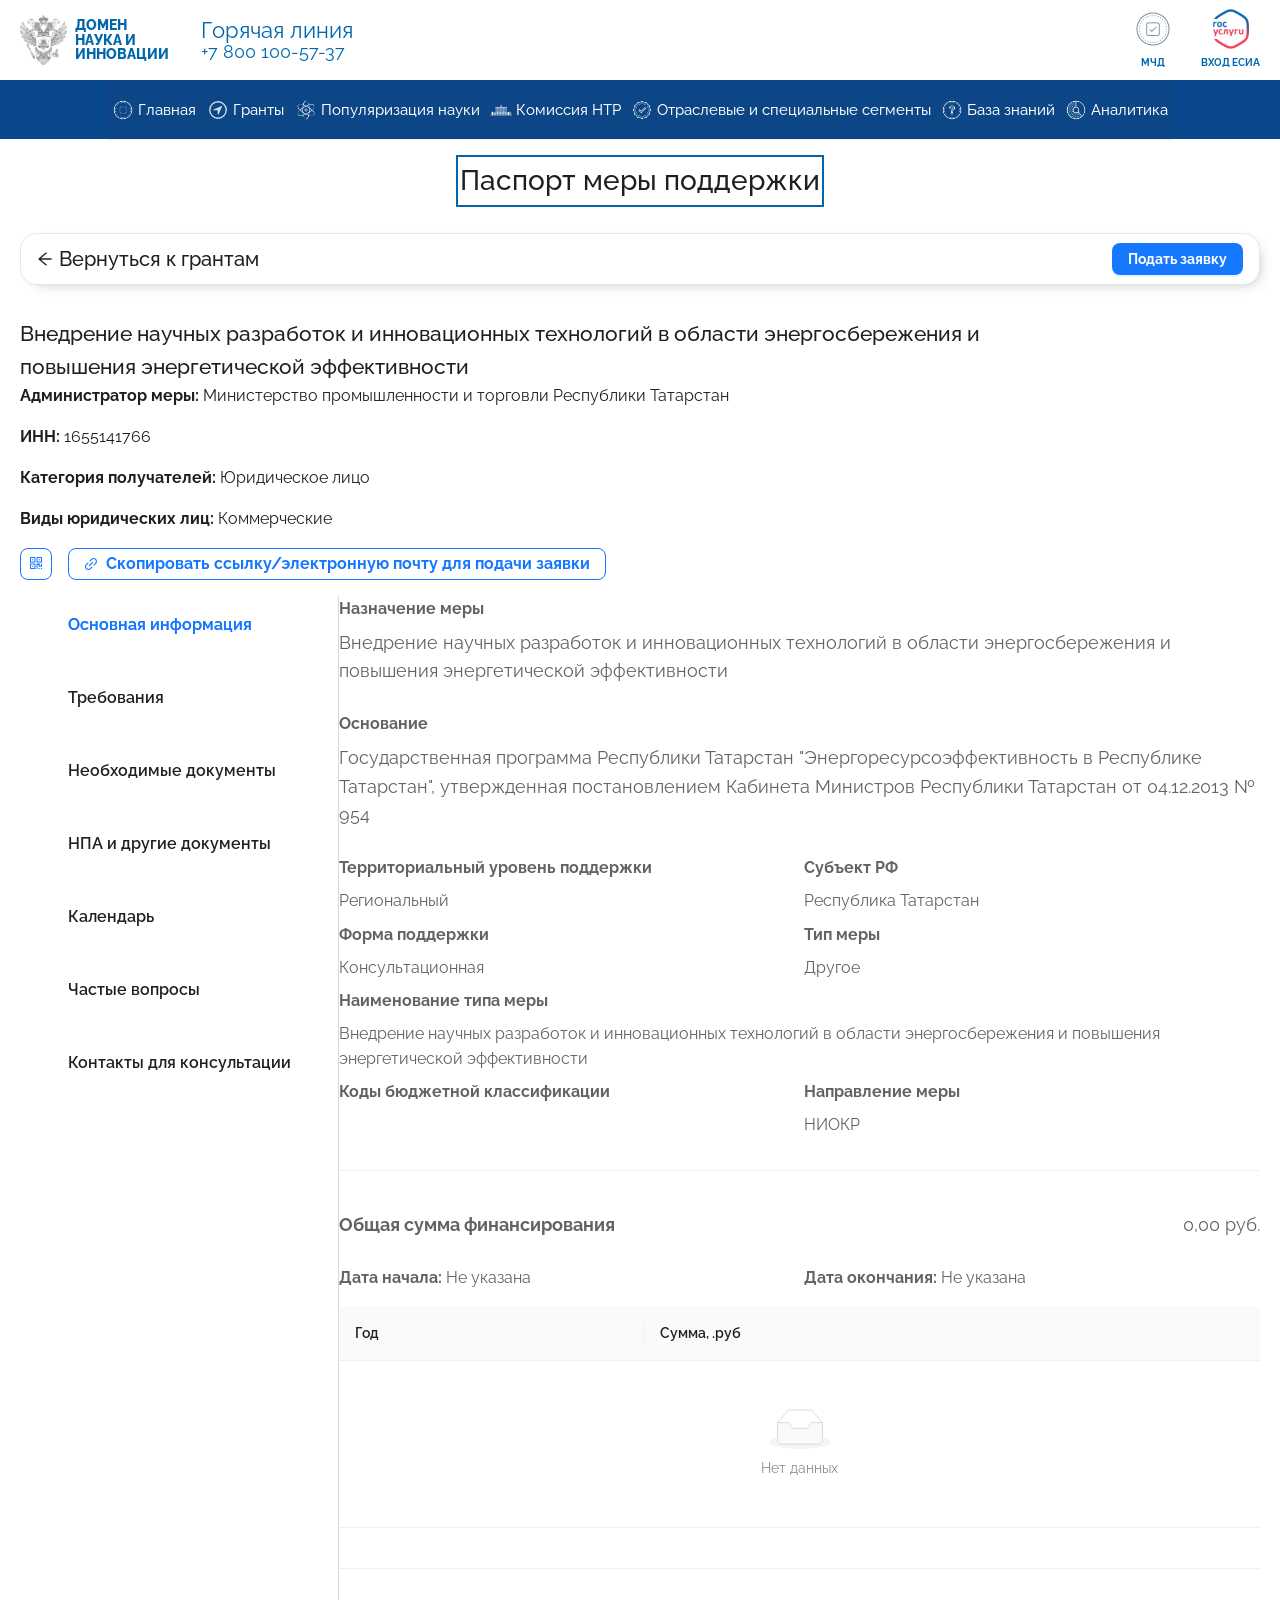
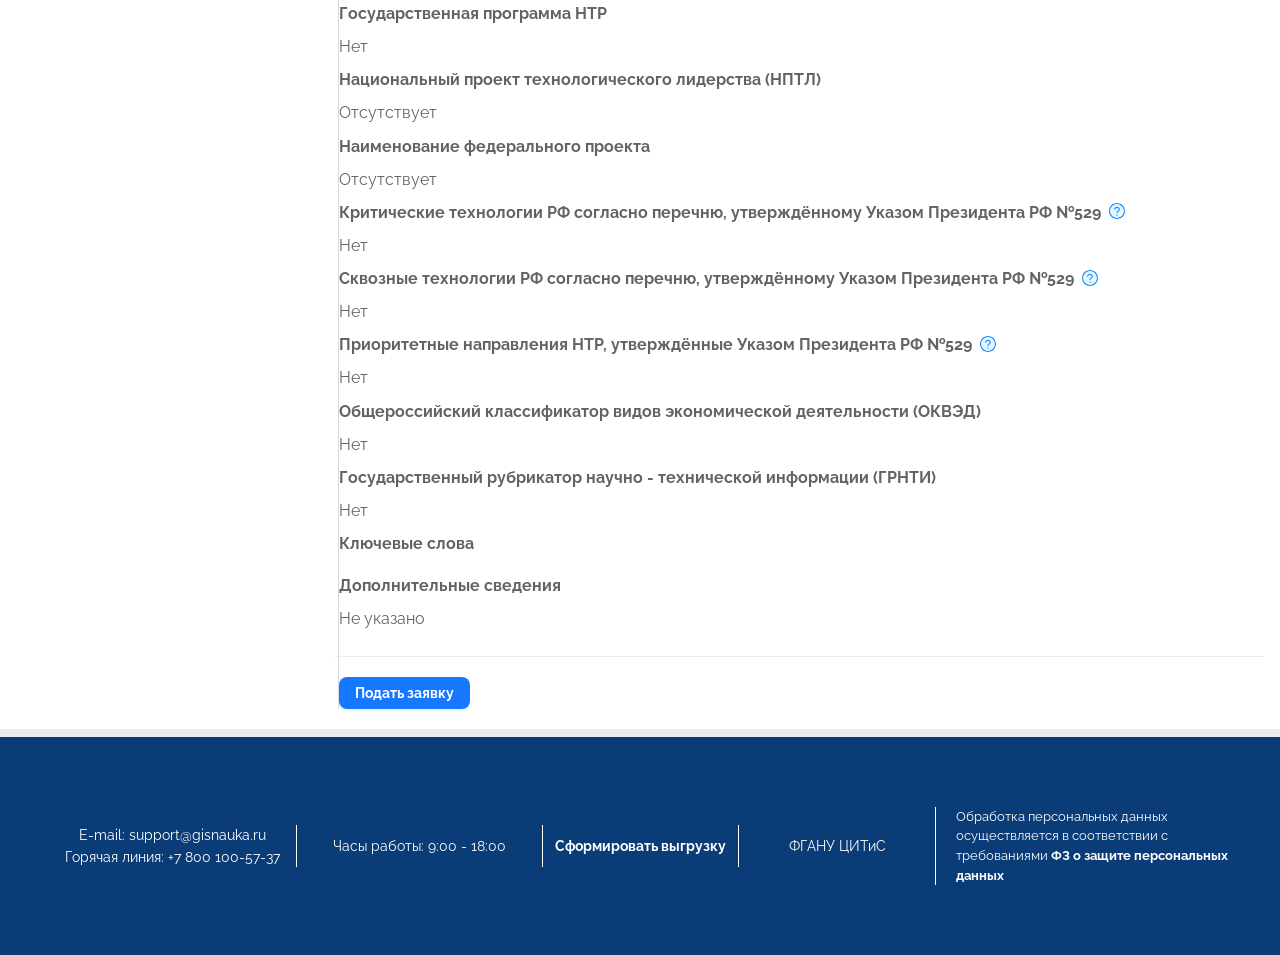
==== commit f0af0c92: "Modify detailsPage navigation" ====
--- a/details.html
+++ b/details.html
@@ -11,14 +11,11 @@
 <title>Домен наука и инновации</title>
 <link rel="icon" href="assets/images/7d8b7d2dfdc6ee4c.ico">
 
+
 <meta name="referrer" content="no-referrer">
 
 <link rel="canonical" href="details.html">
-
-<link rel="stylesheet" href="https://cdnjs.cloudflare.com/ajax/libs/font-awesome/6.6.0/css/all.min.css">
-
-<meta http-equiv="content-security-policy" content="default-src 'none'; font-src 'self' data: https://cdnjs.cloudflare.com; style-src 'self' 'unsafe-inline' https://cdnjs.cloudflare.com; img-src 'self' data:; media-src 'self' data:; connect-src 'self'; script-src 'unsafe-inline' data:; object-src 'self' data:; frame-src 'self' data:;">
-
+<meta http-equiv="content-security-policy" content="default-src 'none'; font-src 'self' data:; img-src 'self' data:; style-src 'self' 'unsafe-inline'; media-src 'self' data:; connect-src 'self'; script-src 'unsafe-inline' data:; object-src 'self' data:; frame-src 'self' data:;">
 <link rel="stylesheet" href="css/pages/details.css">
 <style>
 .skip-links { position: absolute; top: 0; left: 0; z-index: 9999; }
@@ -84,38 +81,31 @@
                                 style=height:80px;width:100%;background:white;display:flex;justify-content:center;z-index:3>
                                 <div class="ant-space css-1ce7347 ant-space-horizontal ant-space-align-center ant-space-gap-row-small ant-space-gap-col-small"
                                     style="width:100%;justify-content:space-between;align-items:center;max-width:1470px;padding:0px 20px">
-                                    <div class="ant-space-item">
-    <div class="ant-space css-1ce7347 ant-space-horizontal ant-space-align-center" style="gap:32px">
-        
-        <div class="ant-space-item">
-            <a href="index.html">
-                <div class="ant-space css-1ce7347 ant-space-horizontal ant-space-align-center ant-space-gap-row-small ant-space-gap-col-small">
-                    <div class="ant-space-item">
-                        <img alt="" src="assets/images/7eed857cf3c38d44.png" style="height:50px">
-                    </div>
-                    <div class="ant-space-item">
-                        <div style="font-family:Nunito,sans-serif; font-weight:800; color:rgb(0,103,173); font-size:14px; line-height:1.05">
-                            ДОМЕН<br><span style="color:#0067ad">НАУКА И<br>ИННОВАЦИИ</span>
-                        </div>
-                    </div>
-                </div>
-            </a>
-        </div>
-
-        <div class="ant-space-item">
-            <div style="width:1px; height:45px; background-color:#d0d5dd;"></div>
-        </div>
-
-        <div class="ant-space-item">
-            <div style="color:#0067ad; line-height:1.4; font-family: 'Segoe UI', Arial, sans-serif">
-                <span style="font-size:12px; font-weight:600">Горячая линия</span>
-                <br>
-                <span style="font-size:18px; font-weight:bold">+7 800 100-57-37</span>
-            </div>
-        </div>
-
-    </div>
-</div>
+                                    <div class=ant-space-item>
+                                        <div class="ant-space css-1ce7347 ant-space-horizontal ant-space-align-center"
+                                            style=gap:32px>
+                                            <div class=ant-space-item><a href=index.html>
+                                                <div
+                                                    class="ant-space css-1ce7347 ant-space-horizontal ant-space-align-center ant-space-gap-row-small ant-space-gap-col-small">
+                                                    <div class=ant-space-item><img alt=""
+                                                            src=assets/images/7eed857cf3c38d44.png
+                                                            style=height:50px></div>
+                                                    <div class=ant-space-item>
+                                                        <div
+                                                            style=font-family:Nunito,sans-serif;font-weight:800;color:rgb(0,103,173);font-size:14px;line-height:1.05>
+                                                            ДОМЕН<br><span style=color:#0067ad>НАУКА
+                                                                И<br>ИННОВАЦИИ</span></div>
+                                                    </div>
+                                                </div></a>
+                                            </div>
+                                            <div class=ant-space-item>
+                                                <div style=color:#0067ad;line-height:1.1><span
+                                                        style=font-size:22px;font-family:Nunito,sans-serif>Горячая
+                                                        линия</span><br><span style=font-size:18px>+7 800
+                                                        100-57-37</span></div>
+                                            </div>
+                                        </div>
+                                    </div>
                                     <div class=ant-space-item>
                                         <div class="ant-space css-1ce7347 ant-space-horizontal ant-space-align-center"
                                             style=gap:28px>
@@ -157,41 +147,54 @@
                                                         <div class="ant-row css-1ce7347">
                                                             <div class="ant-col ant-col-24 css-1ce7347">
                                                                 <div class="ant-space-compact css-1ce7347 groupJustify">
-    <a class="menuLink" href="index.html">
-        <i class="fa-solid fa-house" style="font-size:22px; color:#fff; margin-right:8px; opacity:0.7;"></i>
-        <span class="menuName">Главная</span>
-    </a>
-    
-    <a class="menuLink" title="Гранты и меры поддержки" href="grant.html" aria-label="Гранты и меры поддержки">
-        <i class="fa-solid fa-hand-holding-heart" style="font-size:22px; color:#fff; margin-right:8px; opacity:0.7;"></i>
-        <span class="menuName">Гранты</span>
-    </a>
-    
-    <a class="menuLink" href="v-razrabotke.html">
-        <i class="fa-solid fa-flask" style="font-size:22px; color:#fff; margin-right:8px; opacity:0.7;"></i>
-        <span class="menuName">Популяризация науки</span>
-    </a>
-    
-    <a class="menuLink" href="v-razrabotke.html">
-        <i class="fa-solid fa-users" style="font-size:22px; color:#fff; margin-right:8px; opacity:0.7;"></i>
-        <span class="menuName">Комиссия НТР</span>
-    </a>
-    
-    <a class="menuLink" href="v-razrabotke.html">
-        <i class="fa-solid fa-chart-line" style="font-size:22px; color:#fff; margin-right:8px; opacity:0.7;"></i>
-        <span class="menuName">Отраслевые и специальные сегменты</span>
-    </a>
-    
-    <a class="menuLink" href="v-razrabotke.html">
-        <i class="fa-solid fa-book" style="font-size:22px; color:#fff; margin-right:8px; opacity:0.7;"></i>
-        <span class="menuName">База знаний</span>
-    </a>
-    
-    <a class="menuLink" href="v-razrabotke.html">
-        <i class="fa-solid fa-chart-simple" style="font-size:22px; color:#fff; margin-right:8px; opacity:0.7;"></i>
-        <span class="menuName">Аналитика</span>
-    </a>
-</div>
+                                                                    <a class=menuLink href=index.html ><img
+                                                                        alt=""
+                                                                        src="assets/images/a76a8df3dac988c4.png"
+                                                                        class=menuImg aria-hidden=true><span
+                                                                        class=menuName>Главная</span></a><a
+                                                                        class=menuLink title="Гранты и меры поддержки"
+                                                                        href=grant.html aria-label="Гранты и меры поддержки"><svg
+                                                                            viewBox="0 0 512 512"
+                                                                            xmlns=http://www.w3.org/2000/svg width=22px
+                                                                            height=22px class=menuImg
+                                                                            style=vertical-align:middle
+                                                                            aria-hidden=true>
+                                                                            <path
+                                                                                d=M336.76,161,150.23,243.35c-10.47,4.8-6.95,20.67,4.57,20.67H244a4,4,0,0,1,4,4V357.2c0,11.52,16,15,20.78,4.56L351,175.24A10.73,10.73,0,0,0,336.76,161Z
+                                                                                style=fill:rgb(255,255,255);fill-opacity:0.8>
+                                                                            </path>
+                                                                            <path
+                                                                                d=M448,256c0-106-86-192-192-192S64,150,64,256s86,192,192,192S448,362,448,256Z
+                                                                                style=fill:none;stroke:rgb(255,255,255);stroke-miterlimit:10;stroke-width:32px;stroke-opacity:0.8>
+                                                                            </path>
+                                                                        </svg><span class=menuName>Гранты</span></a><a
+                                                                        class=menuLink
+                                                                        href=v-razrabotke.html ><img
+                                                                            alt=""
+                                                                            src=assets/images/861148c521dd5856.png
+                                                                            class=menuImg aria-hidden=true><span
+                                                                            class=menuName>Популяризация
+                                                                            науки</span></a><a class=menuLink
+                                                                        href=v-razrabotke.html ><img alt=""
+                                                                            src=assets/images/8f2d19c318044659.png
+                                                                            class=menuImg aria-hidden=true><span class=menuName>Комиссия
+                                                                            НТР</span></a><a class=menuLink href=v-razrabotke.html
+                                                                        
+                                                                        ><img alt=""
+                                                                            src="assets/images/d27a557076baae20.png"
+                                                                            class=menuImg aria-hidden=true><span
+                                                                            class=menuName>Отраслевые и специальные
+                                                                            сегменты</span></a><a class=menuLink
+                                                                        href=v-razrabotke.html ><img alt=""
+                                                                            src=assets/images/b79fe0459545086f.png
+                                                                            class=menuImg aria-hidden=true><span class=menuName>База
+                                                                            знаний</span></a><a class=menuLink href=v-razrabotke.html
+                                                                        
+                                                                        ><img alt=""
+                                                                            src=assets/images/8d92bfa7603c6024.png
+                                                                            class=menuImg aria-hidden=true><span
+                                                                            class=menuName>Аналитика</span></a>
+                                                                </div>
                                                             </div>
                                                         </div>
                                                     </div>
@@ -325,9 +328,9 @@
                                                 </aside>
                                                 <div class="ant-tabs-content-holder">
                                                     <div id="details-tab-message" class="details-a11y-banner details-a11y-banner--info" role="status" aria-live="polite" aria-atomic="true" tabindex="-1" hidden></div>
-                                                    <div id="details-main-info-region" role="region" aria-label="Основная информация по паспорту меры поддержки" tabindex="-1">
+                                                    <div id="details-main-info-region" role="region" aria-labelledby="details-section-btn-main-info" tabindex="-1">
                                                     <div class="ant-tabs-content ant-tabs-content-left">
-                                                        <div role="tabpanel" tabindex="-1" aria-hidden="false" class="ant-tabs-tabpane ant-tabs-tabpane-active" id="rc-tabs-0-panel-main-info" aria-labelledby="details-section-btn-main-info">
+                                                        <div class="ant-tabs-tabpane ant-tabs-tabpane-active" id="rc-tabs-0-panel-main-info">
                                                             <div class="ant-row css-1ce7347" style="margin-left:-4px;margin-right:-4px;row-gap:8px">
                                                                 <div class="ant-col ant-col-24 css-1ce7347" style="padding-left:4px;padding-right:4px"><b style="font-size:16px">Назначение меры</b></div>
                                                                 <div class="ant-col ant-col-24 css-1ce7347" style="padding-left:4px;padding-right:4px">
@@ -727,6 +730,9 @@
             msg.textContent = '';
             msg.setAttribute('hidden', '');
           }
+          window.setTimeout(function () {
+            if (mainRegion) mainRegion.focus({ preventScroll: false });
+          }, 0);
           return;
         }
 
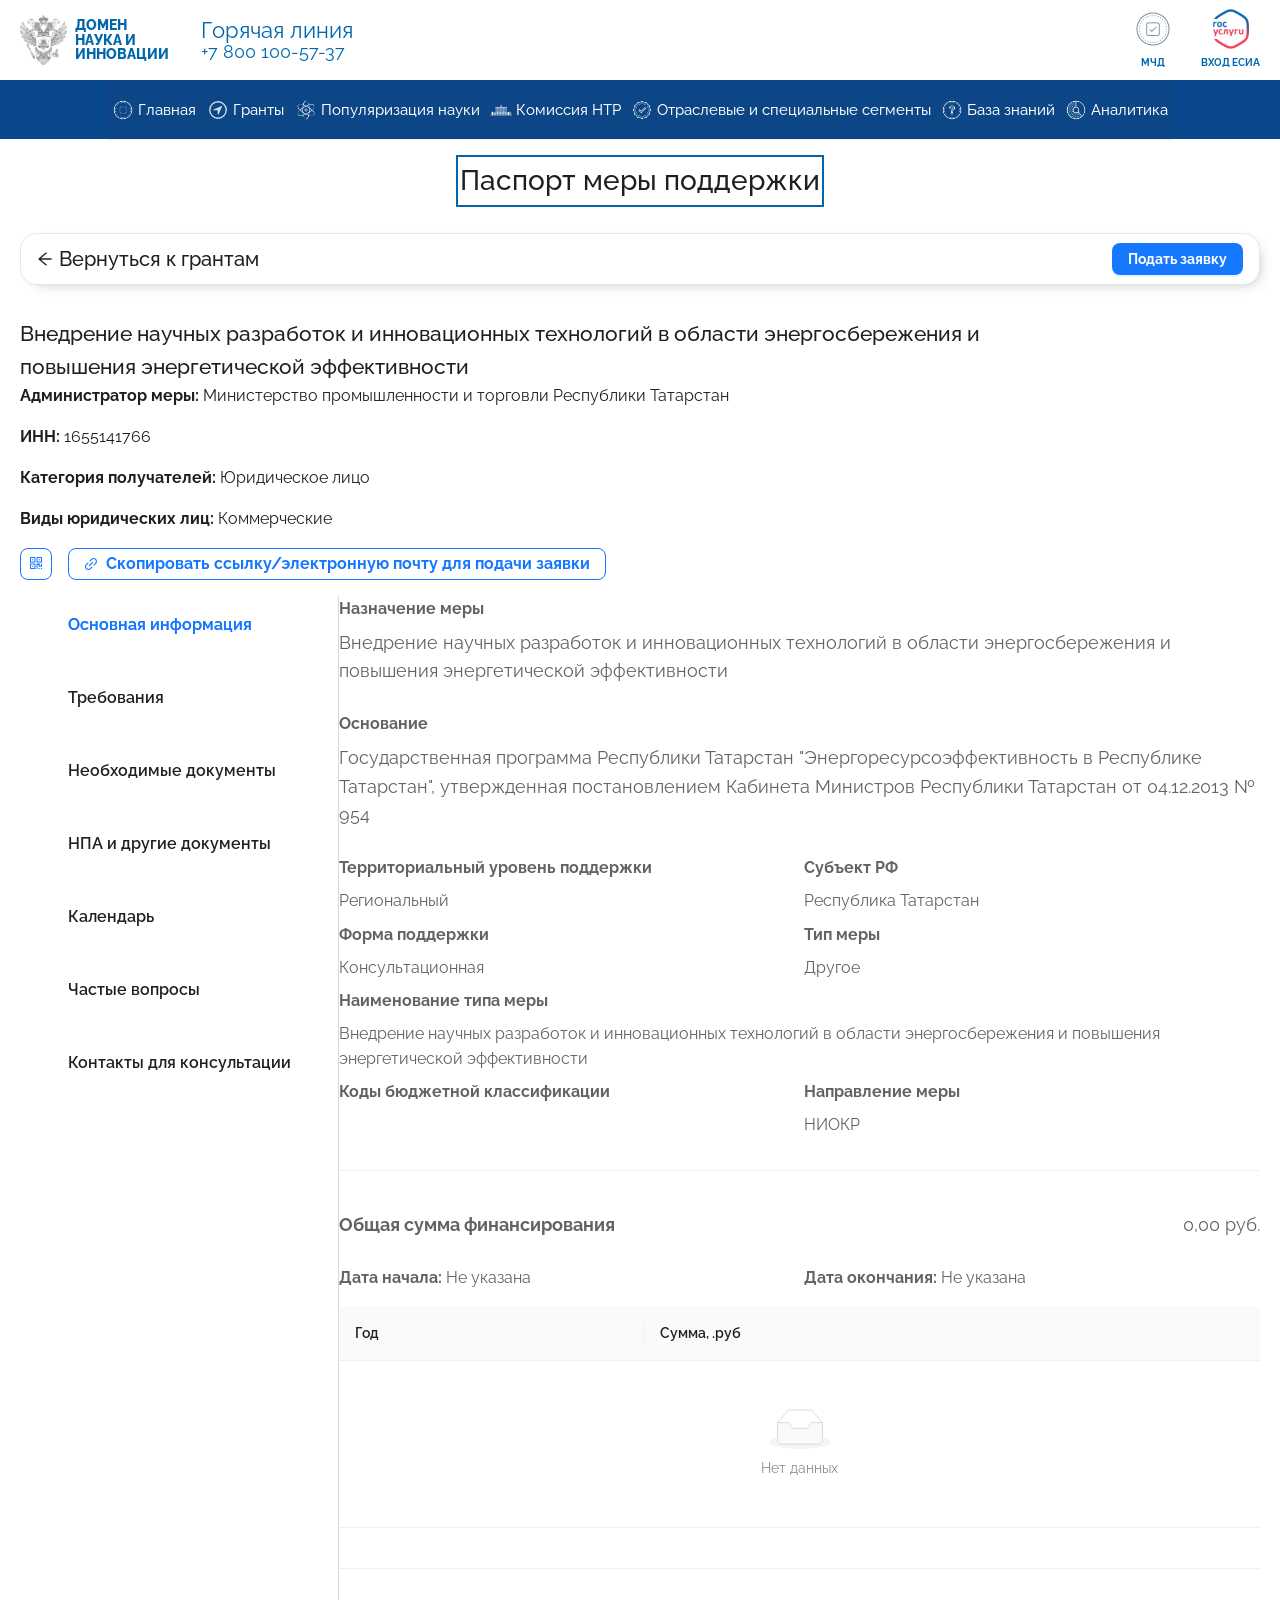
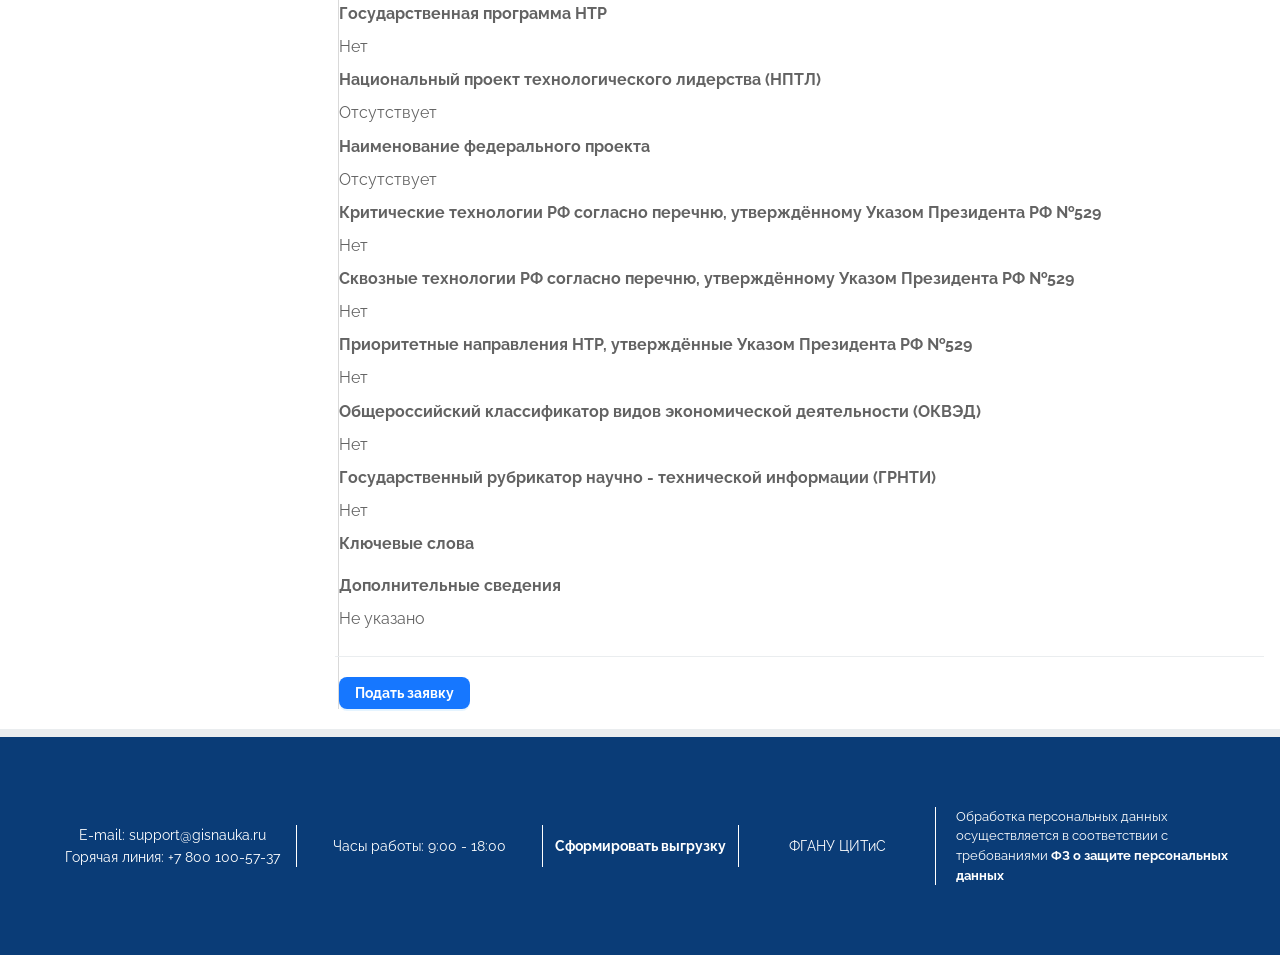
==== commit 96f30050: "remove Info badge" ====
--- a/details.html
+++ b/details.html
@@ -1,8 +1,4 @@
-<!DOCTYPE html><html lang="ru" style="--header-height:140px"><!--
- Page saved with SingleFile 
- url: https://gisnauka.ru/aggregator-service/support-measure-passport/248 
- saved date: Tue Apr 21 2026 15:12:24 GMT+0300 (Moscow Standard Time)
---><head><meta charset="utf-8">
+<!DOCTYPE html><html lang="ru" style="--header-height:140px"><head><meta charset="utf-8">
 
 
 <meta name="viewport" content="width=device-width, initial-scale=1">
@@ -544,12 +540,7 @@
                                                                                         технологии РФ согласно перечню,
                                                                                         утверждённому Указом Президента
                                                                                         РФ №529</b></div>
-                                                                                <div class="ant-space-item"><span role="img" aria-label="question-circle" aria-describedby=":ru:" class="anticon anticon-question-circle" style="font-size:16px"><svg viewBox="64 64 896 896" focusable="false" data-icon="question-circle" width="1em" height="1em" fill="currentColor" aria-hidden="true">
-                                                                                            <path d="M512 64C264.6 64 64 264.6 64 512s200.6 448 448 448 448-200.6 448-448S759.4 64 512 64zm0 820c-205.4 0-372-166.6-372-372s166.6-372 372-372 372 166.6 372 372-166.6 372-372 372z" fill="#1890ff"></path>
-                                                                                            <path d="M512 140c-205.4 0-372 166.6-372 372s166.6 372 372 372 372-166.6 372-372-166.6-372-372-372zm0 632c-22.1 0-40-17.9-40-40s17.9-40 40-40 40 17.9 40 40-17.9 40-40 40zm62.9-219.5a48.3 48.3 0 00-30.9 44.8V620c0 4.4-3.6 8-8 8h-48c-4.4 0-8-3.6-8-8v-21.5c0-23.1 6.7-45.9 19.9-64.9 12.9-18.6 30.9-32.8 52.1-40.9 34-13.1 56-41.6 56-72.7 0-44.1-43.1-80-96-80s-96 35.9-96 80v7.6c0 4.4-3.6 8-8 8h-48c-4.4 0-8-3.6-8-8V420c0-39.3 17.2-76 48.4-103.3C430.4 290.4 470 276 512 276s81.6 14.5 111.6 40.7C654.8 344 672 380.7 672 420c0 57.8-38.1 109.8-97.1 132.5z" fill="#e6f7ff"></path>
-                                                                                            <path d="M472 732a40 40 0 1080 0 40 40 0 10-80 0zm151.6-415.3C593.6 290.5 554 276 512 276s-81.6 14.4-111.6 40.7C369.2 344 352 380.7 352 420v7.6c0 4.4 3.6 8 8 8h48c4.4 0 8-3.6 8-8V420c0-44.1 43.1-80 96-80s96 35.9 96 80c0 31.1-22 59.6-56 72.7-21.2 8.1-39.2 22.3-52.1 40.9-13.2 19-19.9 41.8-19.9 64.9V620c0 4.4 3.6 8 8 8h48c4.4 0 8-3.6 8-8v-22.7a48.3 48.3 0 0130.9-44.8c59-22.7 97.1-74.7 97.1-132.5 0-39.3-17.2-76-48.4-103.3z" fill="#1890ff"></path>
-                                                                                        </svg></span></div>
-                                                                            </div>
+                                                                                </div>
                                                                         </div>
                                                                         <div class="ant-space-item"><span style="font-size:16px">Нет</span></div>
                                                                     </div>
@@ -562,12 +553,7 @@
                                                                                         технологии РФ согласно перечню,
                                                                                         утверждённому Указом Президента
                                                                                         РФ №529</b></div>
-                                                                                <div class="ant-space-item"><span role="img" aria-label="question-circle" aria-describedby=":r10:" class="anticon anticon-question-circle" style="font-size:16px"><svg viewBox="64 64 896 896" focusable="false" data-icon="question-circle" width="1em" height="1em" fill="currentColor" aria-hidden="true">
-                                                                                            <path d="M512 64C264.6 64 64 264.6 64 512s200.6 448 448 448 448-200.6 448-448S759.4 64 512 64zm0 820c-205.4 0-372-166.6-372-372s166.6-372 372-372 372 166.6 372 372-166.6 372-372 372z" fill="#1890ff"></path>
-                                                                                            <path d="M512 140c-205.4 0-372 166.6-372 372s166.6 372 372 372 372-166.6 372-372-166.6-372-372-372zm0 632c-22.1 0-40-17.9-40-40s17.9-40 40-40 40 17.9 40 40-17.9 40-40 40zm62.9-219.5a48.3 48.3 0 00-30.9 44.8V620c0 4.4-3.6 8-8 8h-48c-4.4 0-8-3.6-8-8v-21.5c0-23.1 6.7-45.9 19.9-64.9 12.9-18.6 30.9-32.8 52.1-40.9 34-13.1 56-41.6 56-72.7 0-44.1-43.1-80-96-80s-96 35.9-96 80v7.6c0 4.4-3.6 8-8 8h-48c-4.4 0-8-3.6-8-8V420c0-39.3 17.2-76 48.4-103.3C430.4 290.4 470 276 512 276s81.6 14.5 111.6 40.7C654.8 344 672 380.7 672 420c0 57.8-38.1 109.8-97.1 132.5z" fill="#e6f7ff"></path>
-                                                                                            <path d="M472 732a40 40 0 1080 0 40 40 0 10-80 0zm151.6-415.3C593.6 290.5 554 276 512 276s-81.6 14.4-111.6 40.7C369.2 344 352 380.7 352 420v7.6c0 4.4 3.6 8 8 8h48c4.4 0 8-3.6 8-8V420c0-44.1 43.1-80 96-80s96 35.9 96 80c0 31.1-22 59.6-56 72.7-21.2 8.1-39.2 22.3-52.1 40.9-13.2 19-19.9 41.8-19.9 64.9V620c0 4.4 3.6 8 8 8h48c4.4 0 8-3.6 8-8v-22.7a48.3 48.3 0 0130.9-44.8c59-22.7 97.1-74.7 97.1-132.5 0-39.3-17.2-76-48.4-103.3z" fill="#1890ff"></path>
-                                                                                        </svg></span></div>
-                                                                            </div>
+                                                                                </div>
                                                                         </div>
                                                                         <div class="ant-space-item"><span style="font-size:16px">Нет</span></div>
                                                                     </div>
@@ -580,12 +566,7 @@
                                                                                         направления НТР, утверждённые
                                                                                         Указом Президента РФ №529</b>
                                                                                 </div>
-                                                                                <div class="ant-space-item"><span role="img" aria-label="question-circle" aria-describedby=":r12:" class="anticon anticon-question-circle" style="font-size:16px"><svg viewBox="64 64 896 896" focusable="false" data-icon="question-circle" width="1em" height="1em" fill="currentColor" aria-hidden="true">
-                                                                                            <path d="M512 64C264.6 64 64 264.6 64 512s200.6 448 448 448 448-200.6 448-448S759.4 64 512 64zm0 820c-205.4 0-372-166.6-372-372s166.6-372 372-372 372 166.6 372 372-166.6 372-372 372z" fill="#1890ff"></path>
-                                                                                            <path d="M512 140c-205.4 0-372 166.6-372 372s166.6 372 372 372 372-166.6 372-372-166.6-372-372-372zm0 632c-22.1 0-40-17.9-40-40s17.9-40 40-40 40 17.9 40 40-17.9 40-40 40zm62.9-219.5a48.3 48.3 0 00-30.9 44.8V620c0 4.4-3.6 8-8 8h-48c-4.4 0-8-3.6-8-8v-21.5c0-23.1 6.7-45.9 19.9-64.9 12.9-18.6 30.9-32.8 52.1-40.9 34-13.1 56-41.6 56-72.7 0-44.1-43.1-80-96-80s-96 35.9-96 80v7.6c0 4.4-3.6 8-8 8h-48c-4.4 0-8-3.6-8-8V420c0-39.3 17.2-76 48.4-103.3C430.4 290.4 470 276 512 276s81.6 14.5 111.6 40.7C654.8 344 672 380.7 672 420c0 57.8-38.1 109.8-97.1 132.5z" fill="#e6f7ff"></path>
-                                                                                            <path d="M472 732a40 40 0 1080 0 40 40 0 10-80 0zm151.6-415.3C593.6 290.5 554 276 512 276s-81.6 14.4-111.6 40.7C369.2 344 352 380.7 352 420v7.6c0 4.4 3.6 8 8 8h48c4.4 0 8-3.6 8-8V420c0-44.1 43.1-80 96-80s96 35.9 96 80c0 31.1-22 59.6-56 72.7-21.2 8.1-39.2 22.3-52.1 40.9-13.2 19-19.9 41.8-19.9 64.9V620c0 4.4 3.6 8 8 8h48c4.4 0 8-3.6 8-8v-22.7a48.3 48.3 0 0130.9-44.8c59-22.7 97.1-74.7 97.1-132.5 0-39.3-17.2-76-48.4-103.3z" fill="#1890ff"></path>
-                                                                                        </svg></span></div>
-                                                                            </div>
+                                                                                </div>
                                                                         </div>
                                                                         <div class="ant-space-item"><span style="font-size:16px">Нет</span></div>
                                                                     </div>
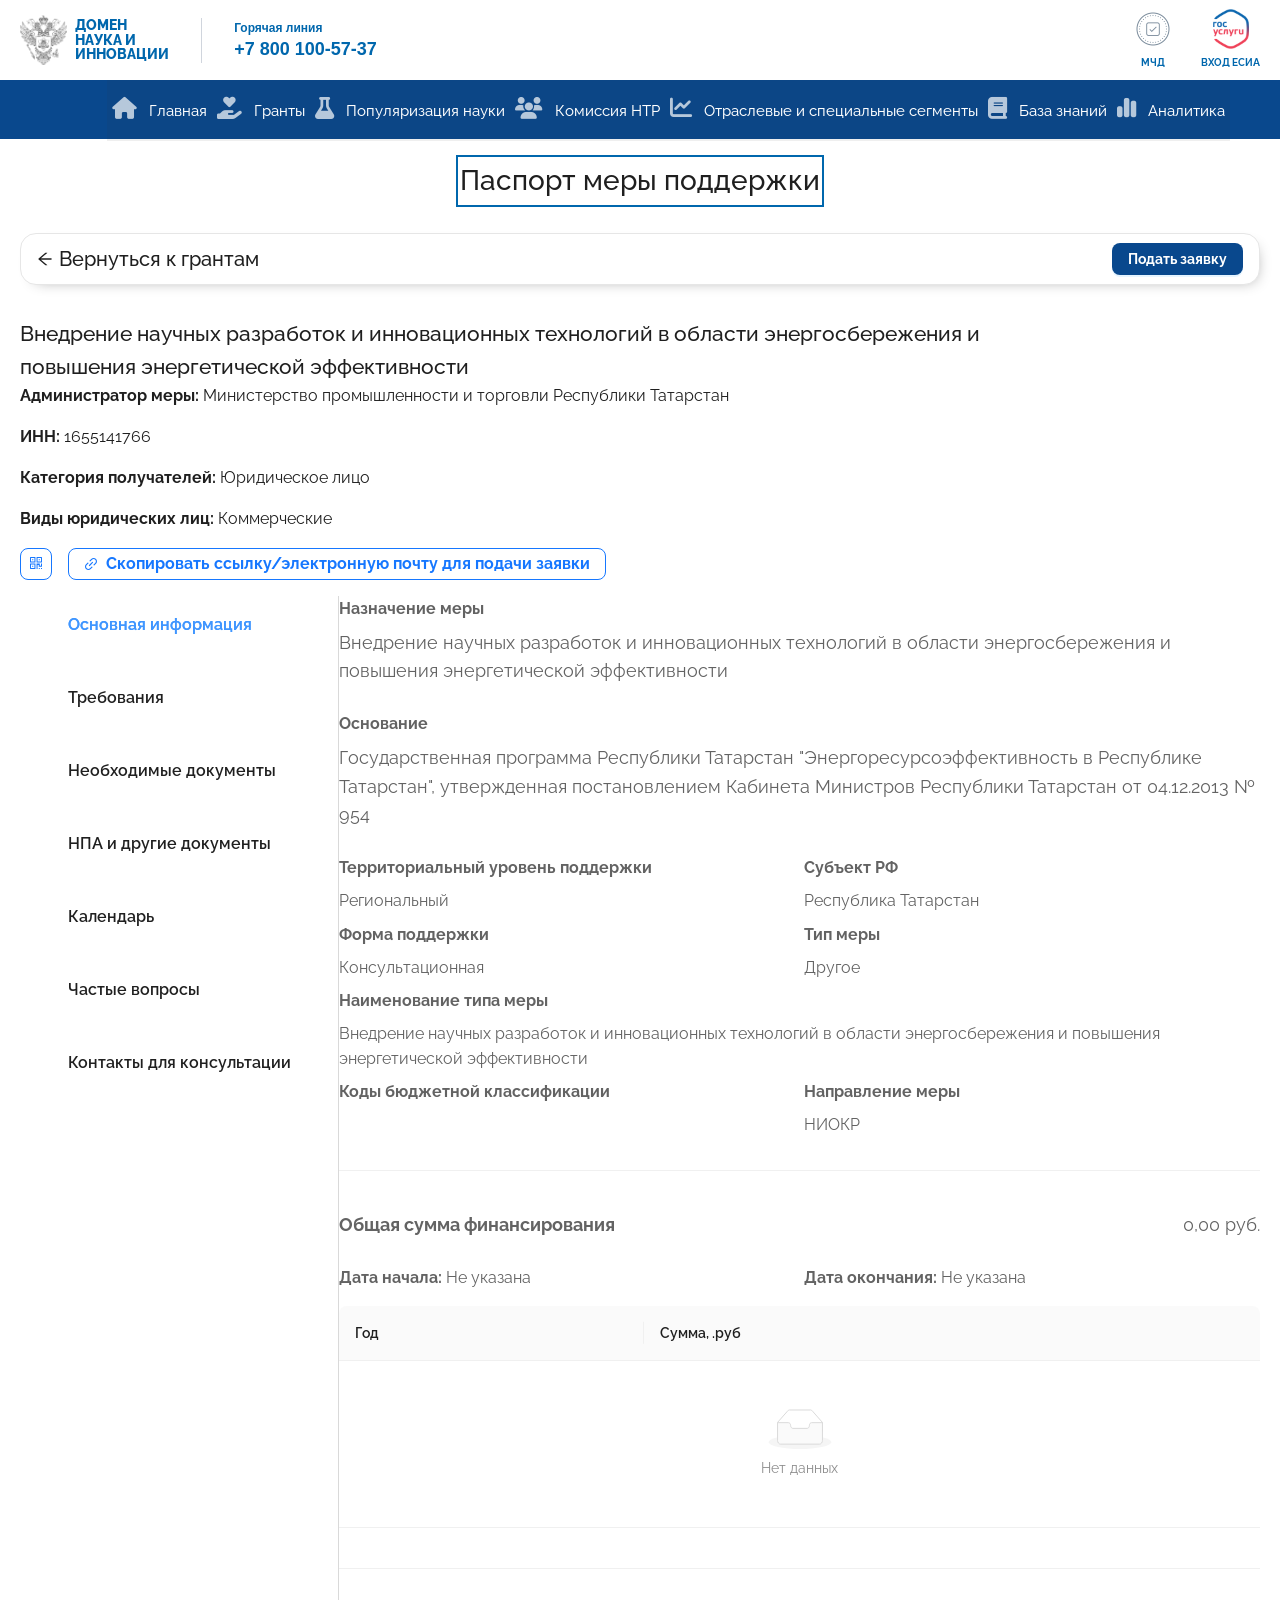
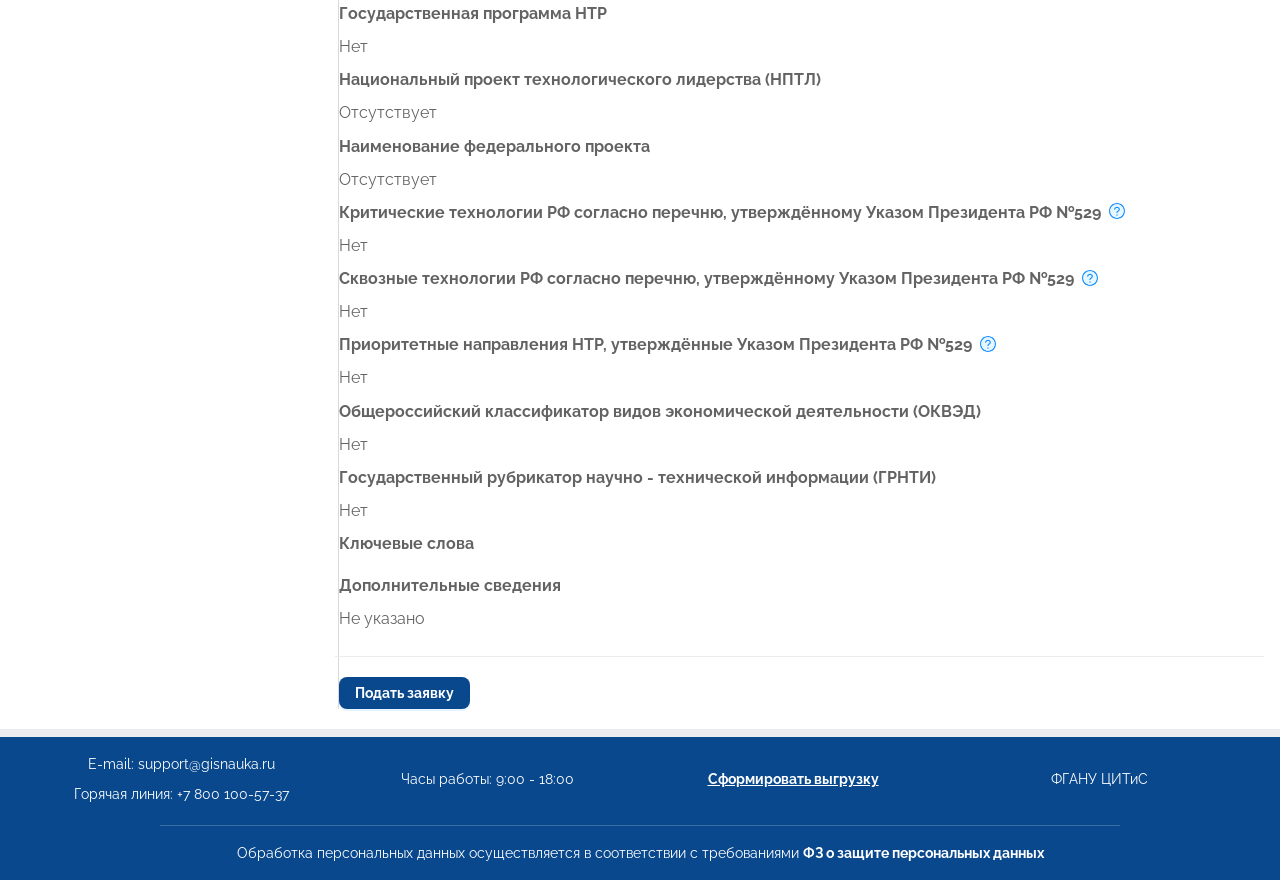
==== commit 416f8cdc: "feat: update footer with accessibility and responsive design" ====
--- a/details.html
+++ b/details.html
@@ -1,4 +1,8 @@
-<!DOCTYPE html><html lang="ru" style="--header-height:140px"><head><meta charset="utf-8">
+<!DOCTYPE html><html lang="ru" style="--header-height:140px"><!--
+ Page saved with SingleFile 
+ url: https://gisnauka.ru/aggregator-service/support-measure-passport/248 
+ saved date: Tue Apr 21 2026 15:12:24 GMT+0300 (Moscow Standard Time)
+--><head><meta charset="utf-8">
 
 
 <meta name="viewport" content="width=device-width, initial-scale=1">
@@ -7,11 +11,14 @@
 <title>Домен наука и инновации</title>
 <link rel="icon" href="assets/images/7d8b7d2dfdc6ee4c.ico">
 
-
 <meta name="referrer" content="no-referrer">
 
 <link rel="canonical" href="details.html">
-<meta http-equiv="content-security-policy" content="default-src 'none'; font-src 'self' data:; img-src 'self' data:; style-src 'self' 'unsafe-inline'; media-src 'self' data:; connect-src 'self'; script-src 'unsafe-inline' data:; object-src 'self' data:; frame-src 'self' data:;">
+
+<link rel="stylesheet" href="https://cdnjs.cloudflare.com/ajax/libs/font-awesome/6.6.0/css/all.min.css">
+
+<meta http-equiv="content-security-policy" content="default-src 'none'; font-src 'self' data: https://cdnjs.cloudflare.com; style-src 'self' 'unsafe-inline' https://cdnjs.cloudflare.com; img-src 'self' data:; media-src 'self' data:; connect-src 'self'; script-src 'unsafe-inline' data:; object-src 'self' data:; frame-src 'self' data:;">
+
 <link rel="stylesheet" href="css/pages/details.css">
 <style>
 .skip-links { position: absolute; top: 0; left: 0; z-index: 9999; }
@@ -77,31 +84,38 @@
                                 style=height:80px;width:100%;background:white;display:flex;justify-content:center;z-index:3>
                                 <div class="ant-space css-1ce7347 ant-space-horizontal ant-space-align-center ant-space-gap-row-small ant-space-gap-col-small"
                                     style="width:100%;justify-content:space-between;align-items:center;max-width:1470px;padding:0px 20px">
-                                    <div class=ant-space-item>
-                                        <div class="ant-space css-1ce7347 ant-space-horizontal ant-space-align-center"
-                                            style=gap:32px>
-                                            <div class=ant-space-item><a href=index.html>
-                                                <div
-                                                    class="ant-space css-1ce7347 ant-space-horizontal ant-space-align-center ant-space-gap-row-small ant-space-gap-col-small">
-                                                    <div class=ant-space-item><img alt=""
-                                                            src=assets/images/7eed857cf3c38d44.png
-                                                            style=height:50px></div>
-                                                    <div class=ant-space-item>
-                                                        <div
-                                                            style=font-family:Nunito,sans-serif;font-weight:800;color:rgb(0,103,173);font-size:14px;line-height:1.05>
-                                                            ДОМЕН<br><span style=color:#0067ad>НАУКА
-                                                                И<br>ИННОВАЦИИ</span></div>
-                                                    </div>
-                                                </div></a>
-                                            </div>
-                                            <div class=ant-space-item>
-                                                <div style=color:#0067ad;line-height:1.1><span
-                                                        style=font-size:22px;font-family:Nunito,sans-serif>Горячая
-                                                        линия</span><br><span style=font-size:18px>+7 800
-                                                        100-57-37</span></div>
-                                            </div>
-                                        </div>
-                                    </div>
+                                    <div class="ant-space-item">
+    <div class="ant-space css-1ce7347 ant-space-horizontal ant-space-align-center" style="gap:32px">
+        
+        <div class="ant-space-item">
+            <a href="index.html">
+                <div class="ant-space css-1ce7347 ant-space-horizontal ant-space-align-center ant-space-gap-row-small ant-space-gap-col-small">
+                    <div class="ant-space-item">
+                        <img alt="" src="assets/images/7eed857cf3c38d44.png" style="height:50px">
+                    </div>
+                    <div class="ant-space-item">
+                        <div style="font-family:Nunito,sans-serif; font-weight:800; color:rgb(0,103,173); font-size:14px; line-height:1.05">
+                            ДОМЕН<br><span style="color:#0067ad">НАУКА И<br>ИННОВАЦИИ</span>
+                        </div>
+                    </div>
+                </div>
+            </a>
+        </div>
+
+        <div class="ant-space-item">
+            <div style="width:1px; height:45px; background-color:#d0d5dd;"></div>
+        </div>
+
+        <div class="ant-space-item">
+            <div style="color:#0067ad; line-height:1.4; font-family: 'Segoe UI', Arial, sans-serif">
+                <span style="font-size:12px; font-weight:600">Горячая линия</span>
+                <br>
+                <span style="font-size:18px; font-weight:bold">+7 800 100-57-37</span>
+            </div>
+        </div>
+
+    </div>
+</div>
                                     <div class=ant-space-item>
                                         <div class="ant-space css-1ce7347 ant-space-horizontal ant-space-align-center"
                                             style=gap:28px>
@@ -143,54 +157,41 @@
                                                         <div class="ant-row css-1ce7347">
                                                             <div class="ant-col ant-col-24 css-1ce7347">
                                                                 <div class="ant-space-compact css-1ce7347 groupJustify">
-                                                                    <a class=menuLink href=index.html ><img
-                                                                        alt=""
-                                                                        src="assets/images/a76a8df3dac988c4.png"
-                                                                        class=menuImg aria-hidden=true><span
-                                                                        class=menuName>Главная</span></a><a
-                                                                        class=menuLink title="Гранты и меры поддержки"
-                                                                        href=grant.html aria-label="Гранты и меры поддержки"><svg
-                                                                            viewBox="0 0 512 512"
-                                                                            xmlns=http://www.w3.org/2000/svg width=22px
-                                                                            height=22px class=menuImg
-                                                                            style=vertical-align:middle
-                                                                            aria-hidden=true>
-                                                                            <path
-                                                                                d=M336.76,161,150.23,243.35c-10.47,4.8-6.95,20.67,4.57,20.67H244a4,4,0,0,1,4,4V357.2c0,11.52,16,15,20.78,4.56L351,175.24A10.73,10.73,0,0,0,336.76,161Z
-                                                                                style=fill:rgb(255,255,255);fill-opacity:0.8>
-                                                                            </path>
-                                                                            <path
-                                                                                d=M448,256c0-106-86-192-192-192S64,150,64,256s86,192,192,192S448,362,448,256Z
-                                                                                style=fill:none;stroke:rgb(255,255,255);stroke-miterlimit:10;stroke-width:32px;stroke-opacity:0.8>
-                                                                            </path>
-                                                                        </svg><span class=menuName>Гранты</span></a><a
-                                                                        class=menuLink
-                                                                        href=v-razrabotke.html ><img
-                                                                            alt=""
-                                                                            src=assets/images/861148c521dd5856.png
-                                                                            class=menuImg aria-hidden=true><span
-                                                                            class=menuName>Популяризация
-                                                                            науки</span></a><a class=menuLink
-                                                                        href=v-razrabotke.html ><img alt=""
-                                                                            src=assets/images/8f2d19c318044659.png
-                                                                            class=menuImg aria-hidden=true><span class=menuName>Комиссия
-                                                                            НТР</span></a><a class=menuLink href=v-razrabotke.html
-                                                                        
-                                                                        ><img alt=""
-                                                                            src="assets/images/d27a557076baae20.png"
-                                                                            class=menuImg aria-hidden=true><span
-                                                                            class=menuName>Отраслевые и специальные
-                                                                            сегменты</span></a><a class=menuLink
-                                                                        href=v-razrabotke.html ><img alt=""
-                                                                            src=assets/images/b79fe0459545086f.png
-                                                                            class=menuImg aria-hidden=true><span class=menuName>База
-                                                                            знаний</span></a><a class=menuLink href=v-razrabotke.html
-                                                                        
-                                                                        ><img alt=""
-                                                                            src=assets/images/8d92bfa7603c6024.png
-                                                                            class=menuImg aria-hidden=true><span
-                                                                            class=menuName>Аналитика</span></a>
-                                                                </div>
+    <a class="menuLink" href="index.html">
+        <i class="fa-solid fa-house" style="font-size:22px; color:#fff; margin-right:8px; opacity:0.7;"></i>
+        <span class="menuName">Главная</span>
+    </a>
+    
+    <a class="menuLink" title="Гранты и меры поддержки" href="grant.html" aria-label="Гранты и меры поддержки">
+        <i class="fa-solid fa-hand-holding-heart" style="font-size:22px; color:#fff; margin-right:8px; opacity:0.7;"></i>
+        <span class="menuName">Гранты</span>
+    </a>
+    
+    <a class="menuLink" href="v-razrabotke.html">
+        <i class="fa-solid fa-flask" style="font-size:22px; color:#fff; margin-right:8px; opacity:0.7;"></i>
+        <span class="menuName">Популяризация науки</span>
+    </a>
+    
+    <a class="menuLink" href="v-razrabotke.html">
+        <i class="fa-solid fa-users" style="font-size:22px; color:#fff; margin-right:8px; opacity:0.7;"></i>
+        <span class="menuName">Комиссия НТР</span>
+    </a>
+    
+    <a class="menuLink" href="v-razrabotke.html">
+        <i class="fa-solid fa-chart-line" style="font-size:22px; color:#fff; margin-right:8px; opacity:0.7;"></i>
+        <span class="menuName">Отраслевые и специальные сегменты</span>
+    </a>
+    
+    <a class="menuLink" href="v-razrabotke.html">
+        <i class="fa-solid fa-book" style="font-size:22px; color:#fff; margin-right:8px; opacity:0.7;"></i>
+        <span class="menuName">База знаний</span>
+    </a>
+    
+    <a class="menuLink" href="v-razrabotke.html">
+        <i class="fa-solid fa-chart-simple" style="font-size:22px; color:#fff; margin-right:8px; opacity:0.7;"></i>
+        <span class="menuName">Аналитика</span>
+    </a>
+</div>
                                                             </div>
                                                         </div>
                                                     </div>
@@ -324,9 +325,9 @@
                                                 </aside>
                                                 <div class="ant-tabs-content-holder">
                                                     <div id="details-tab-message" class="details-a11y-banner details-a11y-banner--info" role="status" aria-live="polite" aria-atomic="true" tabindex="-1" hidden></div>
-                                                    <div id="details-main-info-region" role="region" aria-labelledby="details-section-btn-main-info" tabindex="-1">
+                                                    <div id="details-main-info-region" role="region" aria-label="Основная информация по паспорту меры поддержки" tabindex="-1">
                                                     <div class="ant-tabs-content ant-tabs-content-left">
-                                                        <div class="ant-tabs-tabpane ant-tabs-tabpane-active" id="rc-tabs-0-panel-main-info">
+                                                        <div role="tabpanel" tabindex="-1" aria-hidden="false" class="ant-tabs-tabpane ant-tabs-tabpane-active" id="rc-tabs-0-panel-main-info" aria-labelledby="details-section-btn-main-info">
                                                             <div class="ant-row css-1ce7347" style="margin-left:-4px;margin-right:-4px;row-gap:8px">
                                                                 <div class="ant-col ant-col-24 css-1ce7347" style="padding-left:4px;padding-right:4px"><b style="font-size:16px">Назначение меры</b></div>
                                                                 <div class="ant-col ant-col-24 css-1ce7347" style="padding-left:4px;padding-right:4px">
@@ -540,7 +541,12 @@
                                                                                         технологии РФ согласно перечню,
                                                                                         утверждённому Указом Президента
                                                                                         РФ №529</b></div>
-                                                                                </div>
+                                                                                <div class="ant-space-item"><span role="img" aria-label="question-circle" aria-describedby=":ru:" class="anticon anticon-question-circle" style="font-size:16px"><svg viewBox="64 64 896 896" focusable="false" data-icon="question-circle" width="1em" height="1em" fill="currentColor" aria-hidden="true">
+                                                                                            <path d="M512 64C264.6 64 64 264.6 64 512s200.6 448 448 448 448-200.6 448-448S759.4 64 512 64zm0 820c-205.4 0-372-166.6-372-372s166.6-372 372-372 372 166.6 372 372-166.6 372-372 372z" fill="#1890ff"></path>
+                                                                                            <path d="M512 140c-205.4 0-372 166.6-372 372s166.6 372 372 372 372-166.6 372-372-166.6-372-372-372zm0 632c-22.1 0-40-17.9-40-40s17.9-40 40-40 40 17.9 40 40-17.9 40-40 40zm62.9-219.5a48.3 48.3 0 00-30.9 44.8V620c0 4.4-3.6 8-8 8h-48c-4.4 0-8-3.6-8-8v-21.5c0-23.1 6.7-45.9 19.9-64.9 12.9-18.6 30.9-32.8 52.1-40.9 34-13.1 56-41.6 56-72.7 0-44.1-43.1-80-96-80s-96 35.9-96 80v7.6c0 4.4-3.6 8-8 8h-48c-4.4 0-8-3.6-8-8V420c0-39.3 17.2-76 48.4-103.3C430.4 290.4 470 276 512 276s81.6 14.5 111.6 40.7C654.8 344 672 380.7 672 420c0 57.8-38.1 109.8-97.1 132.5z" fill="#e6f7ff"></path>
+                                                                                            <path d="M472 732a40 40 0 1080 0 40 40 0 10-80 0zm151.6-415.3C593.6 290.5 554 276 512 276s-81.6 14.4-111.6 40.7C369.2 344 352 380.7 352 420v7.6c0 4.4 3.6 8 8 8h48c4.4 0 8-3.6 8-8V420c0-44.1 43.1-80 96-80s96 35.9 96 80c0 31.1-22 59.6-56 72.7-21.2 8.1-39.2 22.3-52.1 40.9-13.2 19-19.9 41.8-19.9 64.9V620c0 4.4 3.6 8 8 8h48c4.4 0 8-3.6 8-8v-22.7a48.3 48.3 0 0130.9-44.8c59-22.7 97.1-74.7 97.1-132.5 0-39.3-17.2-76-48.4-103.3z" fill="#1890ff"></path>
+                                                                                        </svg></span></div>
+                                                                            </div>
                                                                         </div>
                                                                         <div class="ant-space-item"><span style="font-size:16px">Нет</span></div>
                                                                     </div>
@@ -553,7 +559,12 @@
                                                                                         технологии РФ согласно перечню,
                                                                                         утверждённому Указом Президента
                                                                                         РФ №529</b></div>
-                                                                                </div>
+                                                                                <div class="ant-space-item"><span role="img" aria-label="question-circle" aria-describedby=":r10:" class="anticon anticon-question-circle" style="font-size:16px"><svg viewBox="64 64 896 896" focusable="false" data-icon="question-circle" width="1em" height="1em" fill="currentColor" aria-hidden="true">
+                                                                                            <path d="M512 64C264.6 64 64 264.6 64 512s200.6 448 448 448 448-200.6 448-448S759.4 64 512 64zm0 820c-205.4 0-372-166.6-372-372s166.6-372 372-372 372 166.6 372 372-166.6 372-372 372z" fill="#1890ff"></path>
+                                                                                            <path d="M512 140c-205.4 0-372 166.6-372 372s166.6 372 372 372 372-166.6 372-372-166.6-372-372-372zm0 632c-22.1 0-40-17.9-40-40s17.9-40 40-40 40 17.9 40 40-17.9 40-40 40zm62.9-219.5a48.3 48.3 0 00-30.9 44.8V620c0 4.4-3.6 8-8 8h-48c-4.4 0-8-3.6-8-8v-21.5c0-23.1 6.7-45.9 19.9-64.9 12.9-18.6 30.9-32.8 52.1-40.9 34-13.1 56-41.6 56-72.7 0-44.1-43.1-80-96-80s-96 35.9-96 80v7.6c0 4.4-3.6 8-8 8h-48c-4.4 0-8-3.6-8-8V420c0-39.3 17.2-76 48.4-103.3C430.4 290.4 470 276 512 276s81.6 14.5 111.6 40.7C654.8 344 672 380.7 672 420c0 57.8-38.1 109.8-97.1 132.5z" fill="#e6f7ff"></path>
+                                                                                            <path d="M472 732a40 40 0 1080 0 40 40 0 10-80 0zm151.6-415.3C593.6 290.5 554 276 512 276s-81.6 14.4-111.6 40.7C369.2 344 352 380.7 352 420v7.6c0 4.4 3.6 8 8 8h48c4.4 0 8-3.6 8-8V420c0-44.1 43.1-80 96-80s96 35.9 96 80c0 31.1-22 59.6-56 72.7-21.2 8.1-39.2 22.3-52.1 40.9-13.2 19-19.9 41.8-19.9 64.9V620c0 4.4 3.6 8 8 8h48c4.4 0 8-3.6 8-8v-22.7a48.3 48.3 0 0130.9-44.8c59-22.7 97.1-74.7 97.1-132.5 0-39.3-17.2-76-48.4-103.3z" fill="#1890ff"></path>
+                                                                                        </svg></span></div>
+                                                                            </div>
                                                                         </div>
                                                                         <div class="ant-space-item"><span style="font-size:16px">Нет</span></div>
                                                                     </div>
@@ -566,7 +577,12 @@
                                                                                         направления НТР, утверждённые
                                                                                         Указом Президента РФ №529</b>
                                                                                 </div>
-                                                                                </div>
+                                                                                <div class="ant-space-item"><span role="img" aria-label="question-circle" aria-describedby=":r12:" class="anticon anticon-question-circle" style="font-size:16px"><svg viewBox="64 64 896 896" focusable="false" data-icon="question-circle" width="1em" height="1em" fill="currentColor" aria-hidden="true">
+                                                                                            <path d="M512 64C264.6 64 64 264.6 64 512s200.6 448 448 448 448-200.6 448-448S759.4 64 512 64zm0 820c-205.4 0-372-166.6-372-372s166.6-372 372-372 372 166.6 372 372-166.6 372-372 372z" fill="#1890ff"></path>
+                                                                                            <path d="M512 140c-205.4 0-372 166.6-372 372s166.6 372 372 372 372-166.6 372-372-166.6-372-372-372zm0 632c-22.1 0-40-17.9-40-40s17.9-40 40-40 40 17.9 40 40-17.9 40-40 40zm62.9-219.5a48.3 48.3 0 00-30.9 44.8V620c0 4.4-3.6 8-8 8h-48c-4.4 0-8-3.6-8-8v-21.5c0-23.1 6.7-45.9 19.9-64.9 12.9-18.6 30.9-32.8 52.1-40.9 34-13.1 56-41.6 56-72.7 0-44.1-43.1-80-96-80s-96 35.9-96 80v7.6c0 4.4-3.6 8-8 8h-48c-4.4 0-8-3.6-8-8V420c0-39.3 17.2-76 48.4-103.3C430.4 290.4 470 276 512 276s81.6 14.5 111.6 40.7C654.8 344 672 380.7 672 420c0 57.8-38.1 109.8-97.1 132.5z" fill="#e6f7ff"></path>
+                                                                                            <path d="M472 732a40 40 0 1080 0 40 40 0 10-80 0zm151.6-415.3C593.6 290.5 554 276 512 276s-81.6 14.4-111.6 40.7C369.2 344 352 380.7 352 420v7.6c0 4.4 3.6 8 8 8h48c4.4 0 8-3.6 8-8V420c0-44.1 43.1-80 96-80s96 35.9 96 80c0 31.1-22 59.6-56 72.7-21.2 8.1-39.2 22.3-52.1 40.9-13.2 19-19.9 41.8-19.9 64.9V620c0 4.4 3.6 8 8 8h48c4.4 0 8-3.6 8-8v-22.7a48.3 48.3 0 0130.9-44.8c59-22.7 97.1-74.7 97.1-132.5 0-39.3-17.2-76-48.4-103.3z" fill="#1890ff"></path>
+                                                                                        </svg></span></div>
+                                                                            </div>
                                                                         </div>
                                                                         <div class="ant-space-item"><span style="font-size:16px">Нет</span></div>
                                                                     </div>
@@ -614,38 +630,51 @@
                             </div>
                         </div>
                     </main>
-                    <footer id="site-footer" class="ant-layout-footer css-1ce7347" role="contentinfo" aria-label="Подвал сайта" style="border-top:var(--layout-gap) solid #eaedef">
-                        <div class=footer style=text-align:center>
-                            <div type=flex class="ant-row ant-row-space-around ant-row-middle css-1ce7347">
-                                <div
-                                    class="ant-col ant-col-xs-24 ant-col-sm-24 ant-col-md-5 ant-col-lg-5 ant-col-xl-5 css-1ce7347">
-                                    <p>E-mail: support@gisnauka.ru
-                                    <p>Горячая линия: +7 800 100-57-37</p>
-                                </div>
-                                <div class="ant-col footerP ant-col-xs-24 ant-col-sm-24 ant-col-md-5 ant-col-lg-5 ant-col-xl-5 css-1ce7347"
-                                    style=padding:10px>
-                                    <p>Часы работы: 9:00 - 18:00</p>
-                                </div>
-                                <div class="ant-col footerP ant-col-xs-24 ant-col-sm-24 ant-col-md-3 ant-col-lg-3 ant-col-xl-4 css-1ce7347"
-                                    style=padding:5px><button type=button
-                                        class="ant-btn css-1ce7347 ant-btn-link ant-btn-color-var(--white-100) ant-btn-variant-link footer__upload-button"
-                                        style=color:var(--white-100);padding:0px><span>Сформировать
-                                            выгрузку</span></button></div>
-                                <div class="ant-col footerP ant-col-xs-24 ant-col-sm-24 ant-col-md-3 ant-col-lg-3 ant-col-xl-4 css-1ce7347"
-                                    style=padding:10px>
-                                    <p><a href=https://citis.ru/ target=_blank rel="noopener noreferrer">ФГАНУ ЦИТиС</a>
-                                    </p>
-                                </div>
-                                <div
-                                    class="ant-col footerP ant-col-xs-24 ant-col-sm-24 ant-col-md-6 ant-col-lg-6 ant-col-xl-6 css-1ce7347">
-                                    <p class=footerLastP>Обработка персональных данных осуществляется в соответствии с
-                                        требованиями<a href=https://legalacts.ru/doc/152_FZ-o-personalnyh-dannyh/
-                                            target=_blank rel=noreferrer><em><b> ФЗ о защите персональных
-                                                    данных</b></em></a></p>
-                                </div>
-                            </div>
-                        </div>
-                    </footer>
+                    <footer id="site-footer" class="ant-layout-footer css-1ce7347" role="contentinfo" aria-label="Подвал сайта" style="border-top: var(--layout-gap) solid #eaedef; background: #09488d; color: #fff; padding: 16px 16px;">
+    <div style="max-width: 1200px; margin: 0 auto;">
+        
+        <div style="display: grid; grid-template-columns: repeat(auto-fit, minmax(200px, 1fr)); gap: 16px 24px; text-align: center; align-items: center; justify-items: center;">
+            
+            <section aria-labelledby="contacts-heading" style="width: 100%;">
+                <h2 id="contacts-heading" style="position: absolute; width: 1px; height: 1px; padding: 0; margin: -1px; overflow: hidden; clip: rect(0,0,0,0); border: 0;">Контакты</h2>
+                <address style="font-style: normal;">
+                    <p style="margin: 0;">E-mail: <a href="mailto:support@gisnauka.ru" style="color: #fff;">support@gisnauka.ru</a></p>
+                    <p style="margin: 8px 0 0 0;">Горячая линия: <a href="tel:+78001005737" style="color: #fff; text-decoration: none;">+7 800 100-57-37</a></p>
+                </address>
+            </section>
+            
+            <section aria-labelledby="hours-heading" style="width: 100%;">
+                <h2 id="hours-heading" style="position: absolute; width: 1px; height: 1px; padding: 0; margin: -1px; overflow: hidden; clip: rect(0,0,0,0); border: 0;">Режим работы</h2>
+                <p style="margin: 0;">Часы работы: 9:00 - 18:00</p>
+            </section>
+            
+            <section aria-labelledby="report-heading" style="width: 100%;">
+                <h2 id="report-heading" style="position: absolute; width: 1px; height: 1px; padding: 0; margin: -1px; overflow: hidden; clip: rect(0,0,0,0); border: 0;">Отчётность</h2>
+                <button type="button" class="ant-btn css-1ce7347 ant-btn-link" style="color: #fff; padding: 0; background: none; border: none; cursor: pointer; text-decoration: underline; display: inline-block;" aria-label="Сформировать выгрузку отчётности">
+                    <span>Сформировать выгрузку</span>
+                </button>
+            </section>
+            
+            <section aria-labelledby="developer-heading" style="width: 100%;">
+                <h2 id="developer-heading" style="position: absolute; width: 1px; height: 1px; padding: 0; margin: -1px; overflow: hidden; clip: rect(0,0,0,0); border: 0;">Разработчик</h2>
+                <p style="margin: 0;"><a href="https://citis.ru/" target="_blank" rel="noopener noreferrer" style="color: #fff; text-decoration: none;" aria-label="ФГАНУ ЦИТиС, откроется в новой вкладке">ФГАНУ ЦИТиС</a></p>
+            </section>
+            
+        </div>
+        
+        <div role="separator" aria-hidden="true" style="height: 1px; background: rgba(255,255,255,0.2); margin: 20px auto 16px; width: 80%;"></div>
+        
+        <div style="text-align: center;">
+            <p style="margin: 0;">
+                Обработка персональных данных осуществляется в соответствии с требованиями 
+                <a href="https://legalacts.ru/doc/152_FZ-o-personalnyh-dannyh/" target="_blank" rel="noreferrer" style="color: #fff;">
+                    <em><b>ФЗ о защите персональных данных</b></em>
+                </a>
+            </p>
+        </div>
+        
+    </div>
+</footer>
 
 
 
@@ -711,9 +740,6 @@
             msg.textContent = '';
             msg.setAttribute('hidden', '');
           }
-          window.setTimeout(function () {
-            if (mainRegion) mainRegion.focus({ preventScroll: false });
-          }, 0);
           return;
         }
 
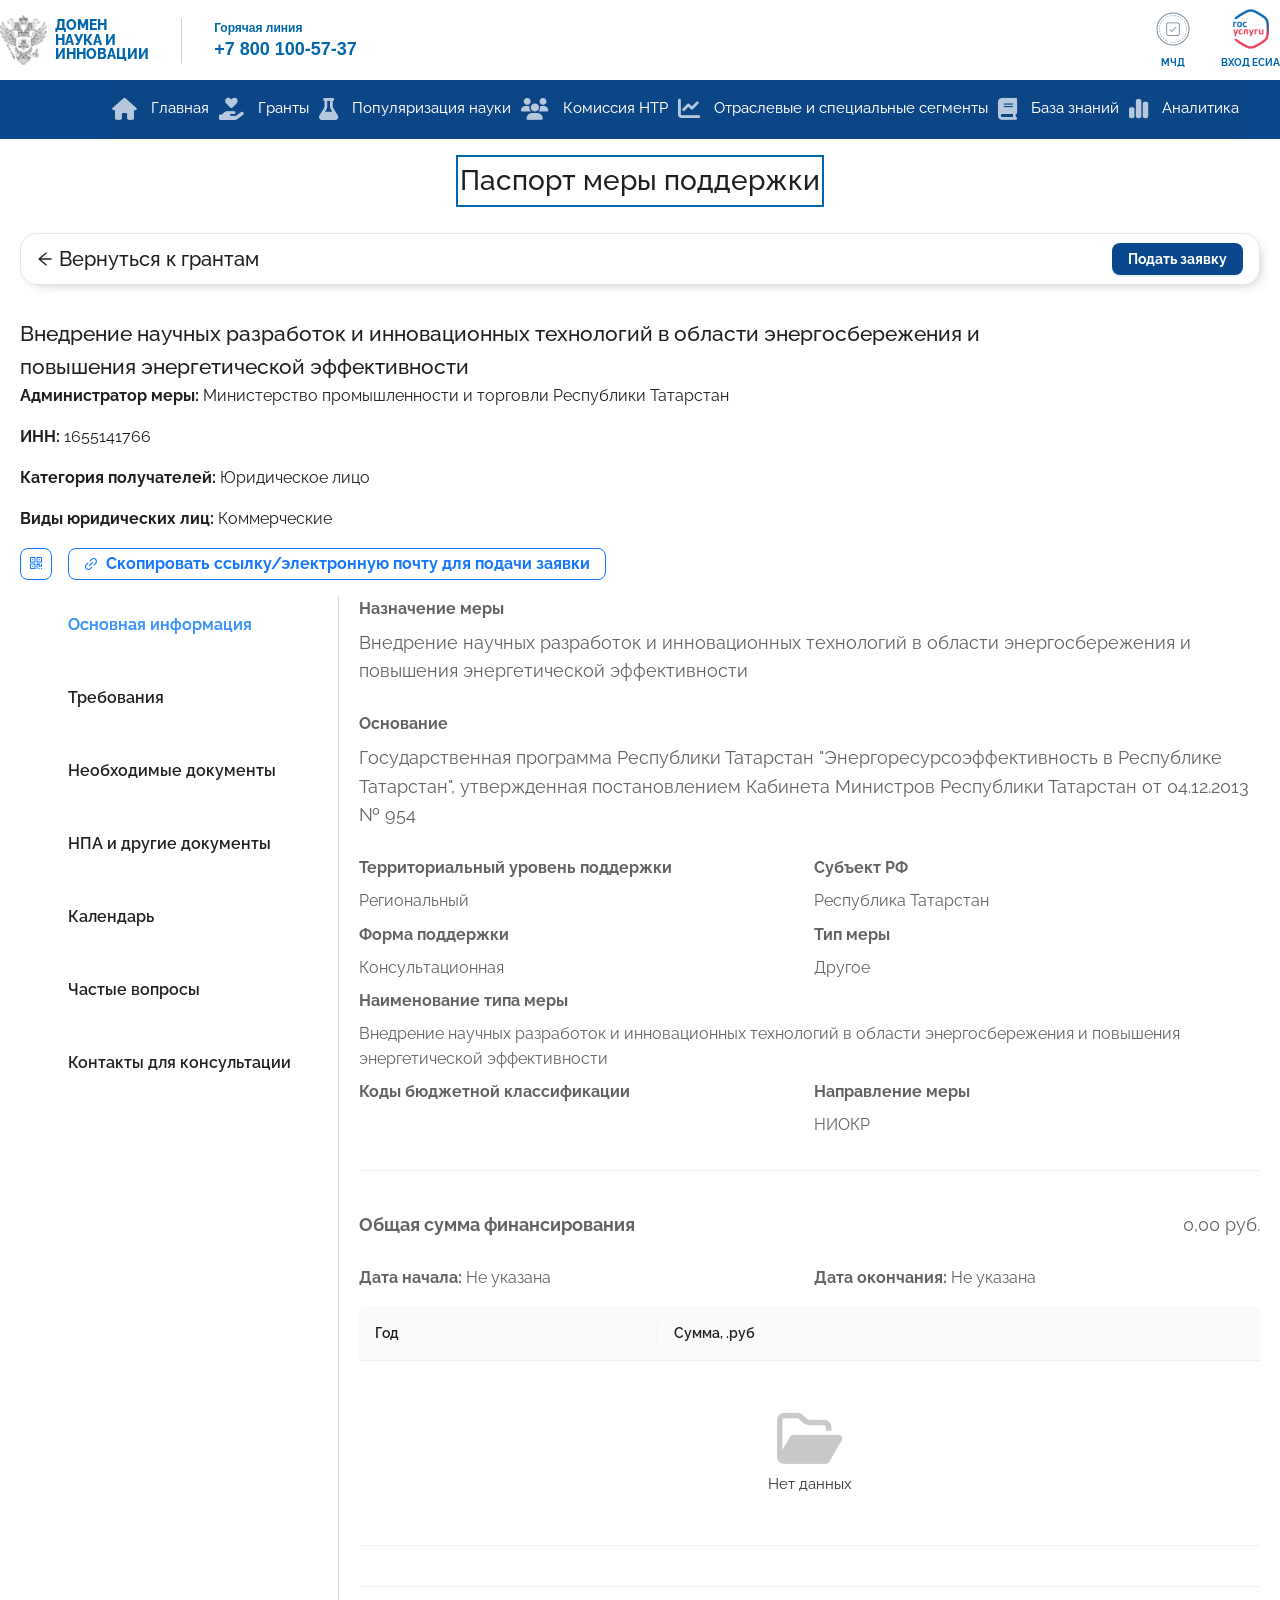
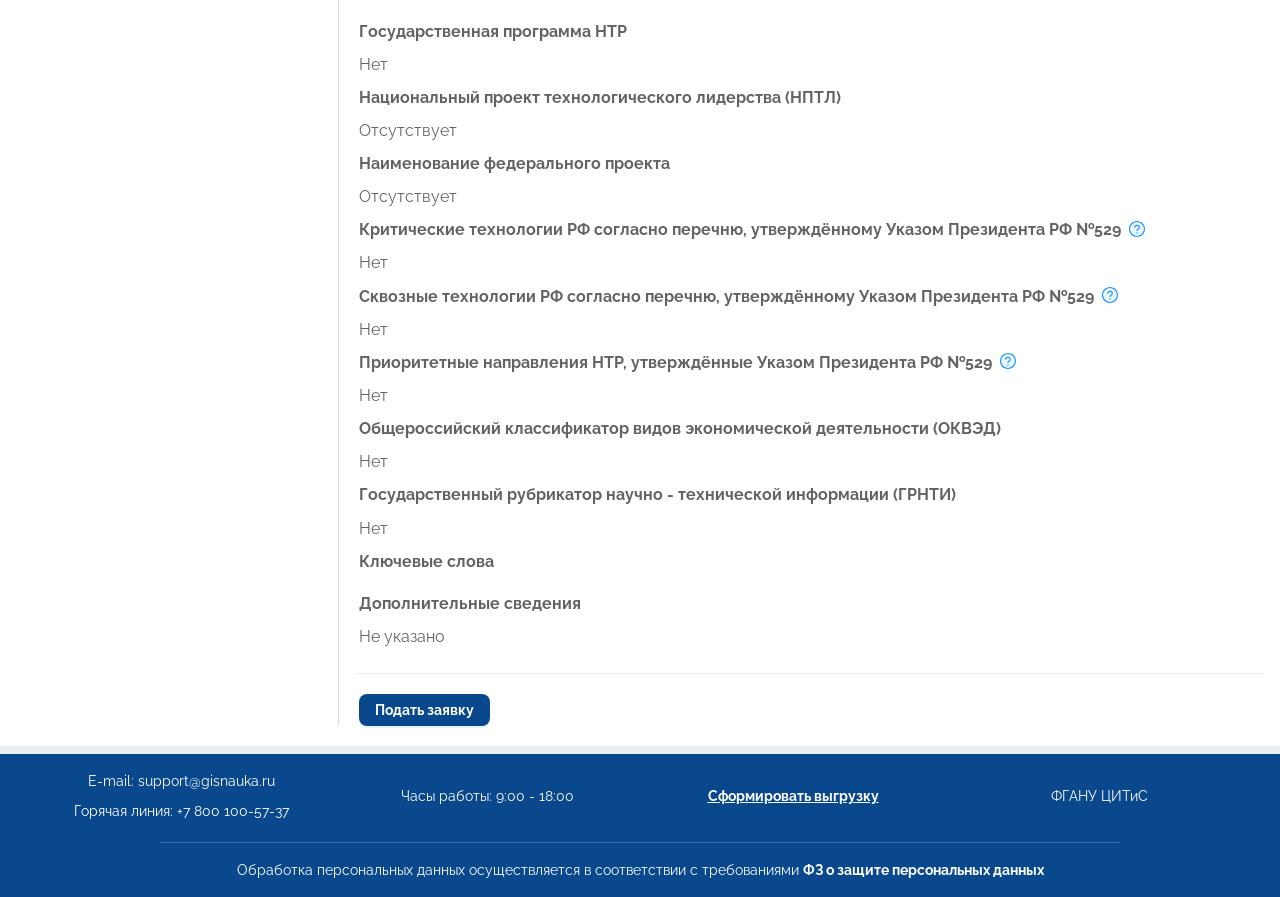
==== commit 32488340: "feat: update menu styles and accessibility" ====
--- a/details.html
+++ b/details.html
@@ -74,18 +74,18 @@
   <a class="skip-link" href="#site-footer">Перейти к подвалу</a>
 </div>
 
-    <div id="root">
-        <div style="display:contents">
-            <div class="css-1ce7347 ant-app">
-                <div class="ant-layout css-1ce7347" style="min-height:100vh">
-                    <div id="site-header" class=affixTop role="banner" aria-label="Шапка сайта" tabindex="-1">
-                        <div class="css-1ce7347" style="position:relative;width:100%;max-width:100%">
-                            <div
-                                style=height:80px;width:100%;background:white;display:flex;justify-content:center;z-index:3>
-                                <div class="ant-space css-1ce7347 ant-space-horizontal ant-space-align-center ant-space-gap-row-small ant-space-gap-col-small"
-                                    style="width:100%;justify-content:space-between;align-items:center;max-width:1470px;padding:0px 20px">
-                                    <div class="ant-space-item">
-    <div class="ant-space css-1ce7347 ant-space-horizontal ant-space-align-center" style="gap:32px">
+     <div id="root">
+    <div style="display:contents">
+        <div class="css-1ce7347 ant-app">
+            <div class="ant-layout css-1ce7347" style="min-height:100vh">
+                <div id="site-header" class="affixTop" role="banner" aria-label="Шапка сайта" tabindex="-1">
+                    <div class="css-1ce7347" style="position:relative;width:100%;max-width:100%">
+                        <div style="height:80px; width:100%; background:white; display:flex; justify-content:center; z-index:3;">
+                            <div class="ant-space css-1ce7347 ant-space-horizontal ant-space-align-center ant-space-gap-row-small ant-space-gap-col-small"
+                                 style="width:100%; justify-content:space-between; align-items:center; max-width:1300px; padding:0 0;">
+                                
+                                <div class="ant-space-item">
+                                    <div class="ant-space css-1ce7347 ant-space-horizontal ant-space-align-center" style="gap:32px">
         
         <div class="ant-space-item">
             <a href="index.html">
@@ -328,7 +328,7 @@
                                                     <div id="details-main-info-region" role="region" aria-label="Основная информация по паспорту меры поддержки" tabindex="-1">
                                                     <div class="ant-tabs-content ant-tabs-content-left">
                                                         <div role="tabpanel" tabindex="-1" aria-hidden="false" class="ant-tabs-tabpane ant-tabs-tabpane-active" id="rc-tabs-0-panel-main-info" aria-labelledby="details-section-btn-main-info">
-                                                            <div class="ant-row css-1ce7347" style="margin-left:-4px;margin-right:-4px;row-gap:8px">
+                                                            <div class="ant-row css-1ce7347" style="margin-left:16px;margin-right:-4px;row-gap:8px">
                                                                 <div class="ant-col ant-col-24 css-1ce7347" style="padding-left:4px;padding-right:4px"><b style="font-size:16px">Назначение меры</b></div>
                                                                 <div class="ant-col ant-col-24 css-1ce7347" style="padding-left:4px;padding-right:4px">
                                                                     <div class="aggregator__joditor-content">
@@ -480,27 +480,11 @@
                                                                                                                 <td class="ant-table-cell" colspan="2">
                                                                                                                     <div class="css-1ce7347 ant-empty ant-empty-normal">
                                                                                                                         <div class="ant-empty-image">
-                                                                                                                            <svg width="64" height="41" viewBox="0 0 64 41" xmlns="http://www.w3.org/2000/svg">
-                                                                                                                                <title>
-                                                                                                                                    Нет
-                                                                                                                                    данных
-                                                                                                                                </title>
-                                                                                                                                <g transform="translate(0 1)" fill="none" fill-rule="evenodd">
-                                                                                                                                    <ellipse fill="#f5f5f5" cx="32" cy="33" rx="32" ry="7">
-                                                                                                                                    </ellipse>
-                                                                                                                                    <g fill-rule="nonzero" stroke="#d9d9d9">
-                                                                                                                                        <path d="M55 12.76L44.854 1.258C44.367.474 43.656 0 42.907 0H21.093c-.749 0-1.46.474-1.947 1.257L9 12.761V22h46v-9.24z">
-                                                                                                                                        </path>
-                                                                                                                                        <path d="M41.613 15.931c0-1.605.994-2.93 2.227-2.931H55v18.137C55 33.26 53.68 35 52.05 35h-40.1C10.32 35 9 33.259 9 31.137V13h11.16c1.233 0 2.227 1.323 2.227 2.928v.022c0 1.605 1.005 2.901 2.237 2.901h14.752c1.232 0 2.237-1.308 2.237-2.913v-.007z" fill="#fafafa">
-                                                                                                                                        </path>
-                                                                                                                                    </g>
-                                                                                                                                </g>
-                                                                                                                            </svg>
-                                                                                                                        </div>
-                                                                                                                        <div class="ant-empty-description">
-                                                                                                                            Нет
-                                                                                                                            данных
-                                                                                                                        </div>
+    <i class="fa-regular fa-folder-open" style="font-size: 58px; color: #c9c9c9;"></i>
+</div>
+                                                                                                                        <div class="ant-empty-description" style="margin-top: 24px;">
+    Нет данных
+</div>
                                                                                                                     </div>
                                                                                                     </td></tr></tbody></table>
                                                                                                 </div>
